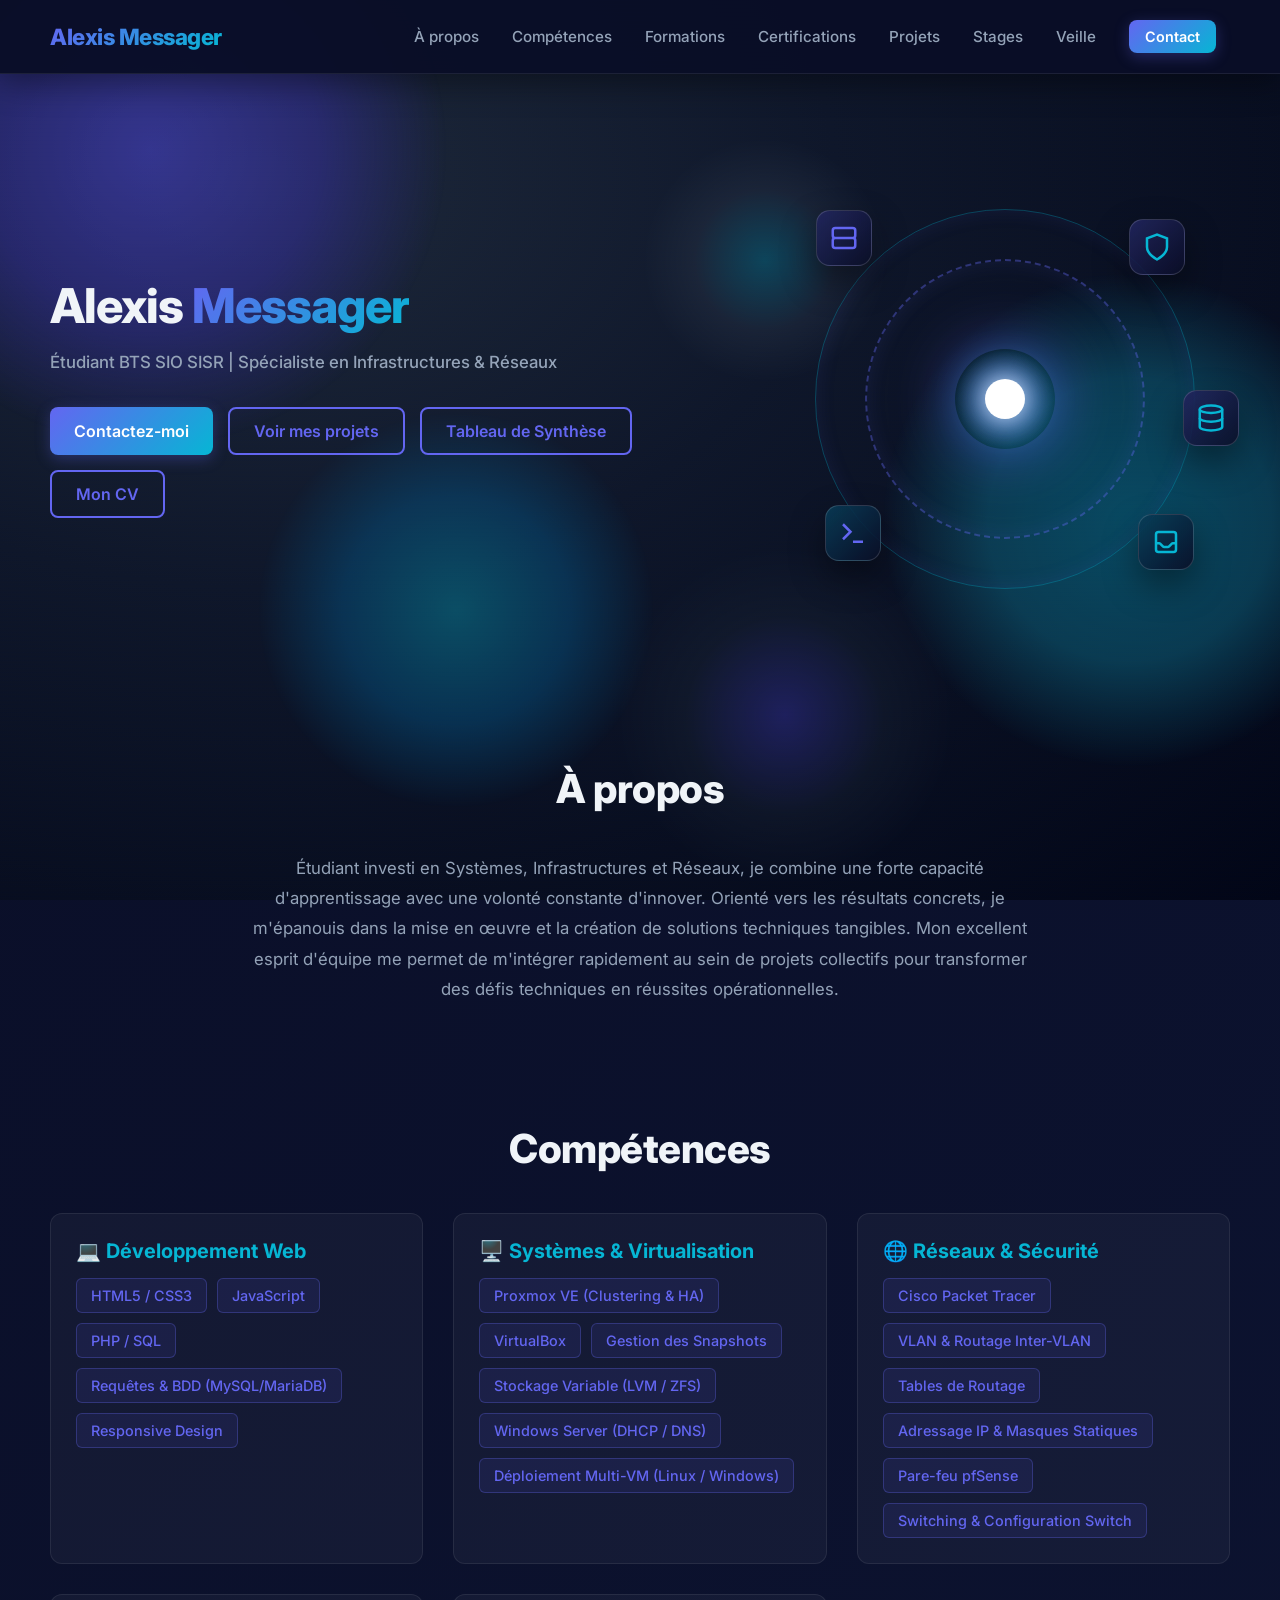
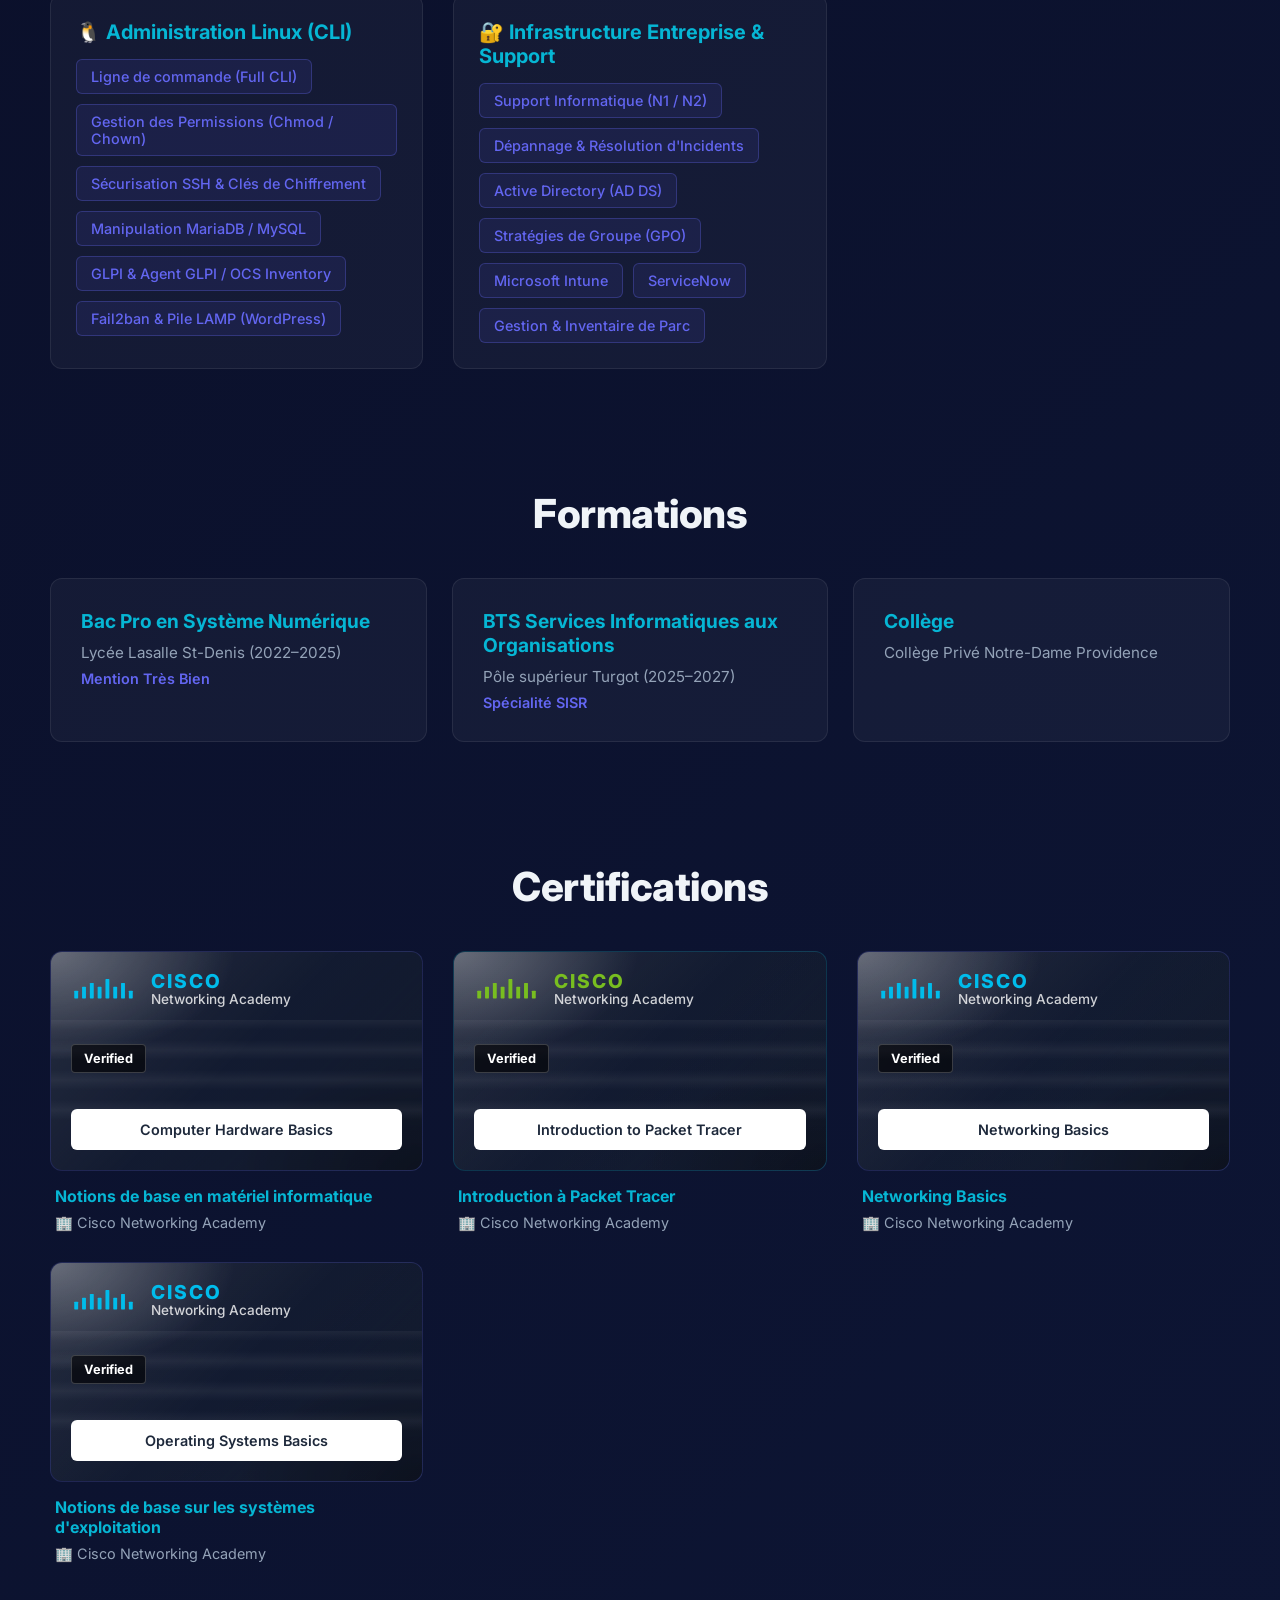
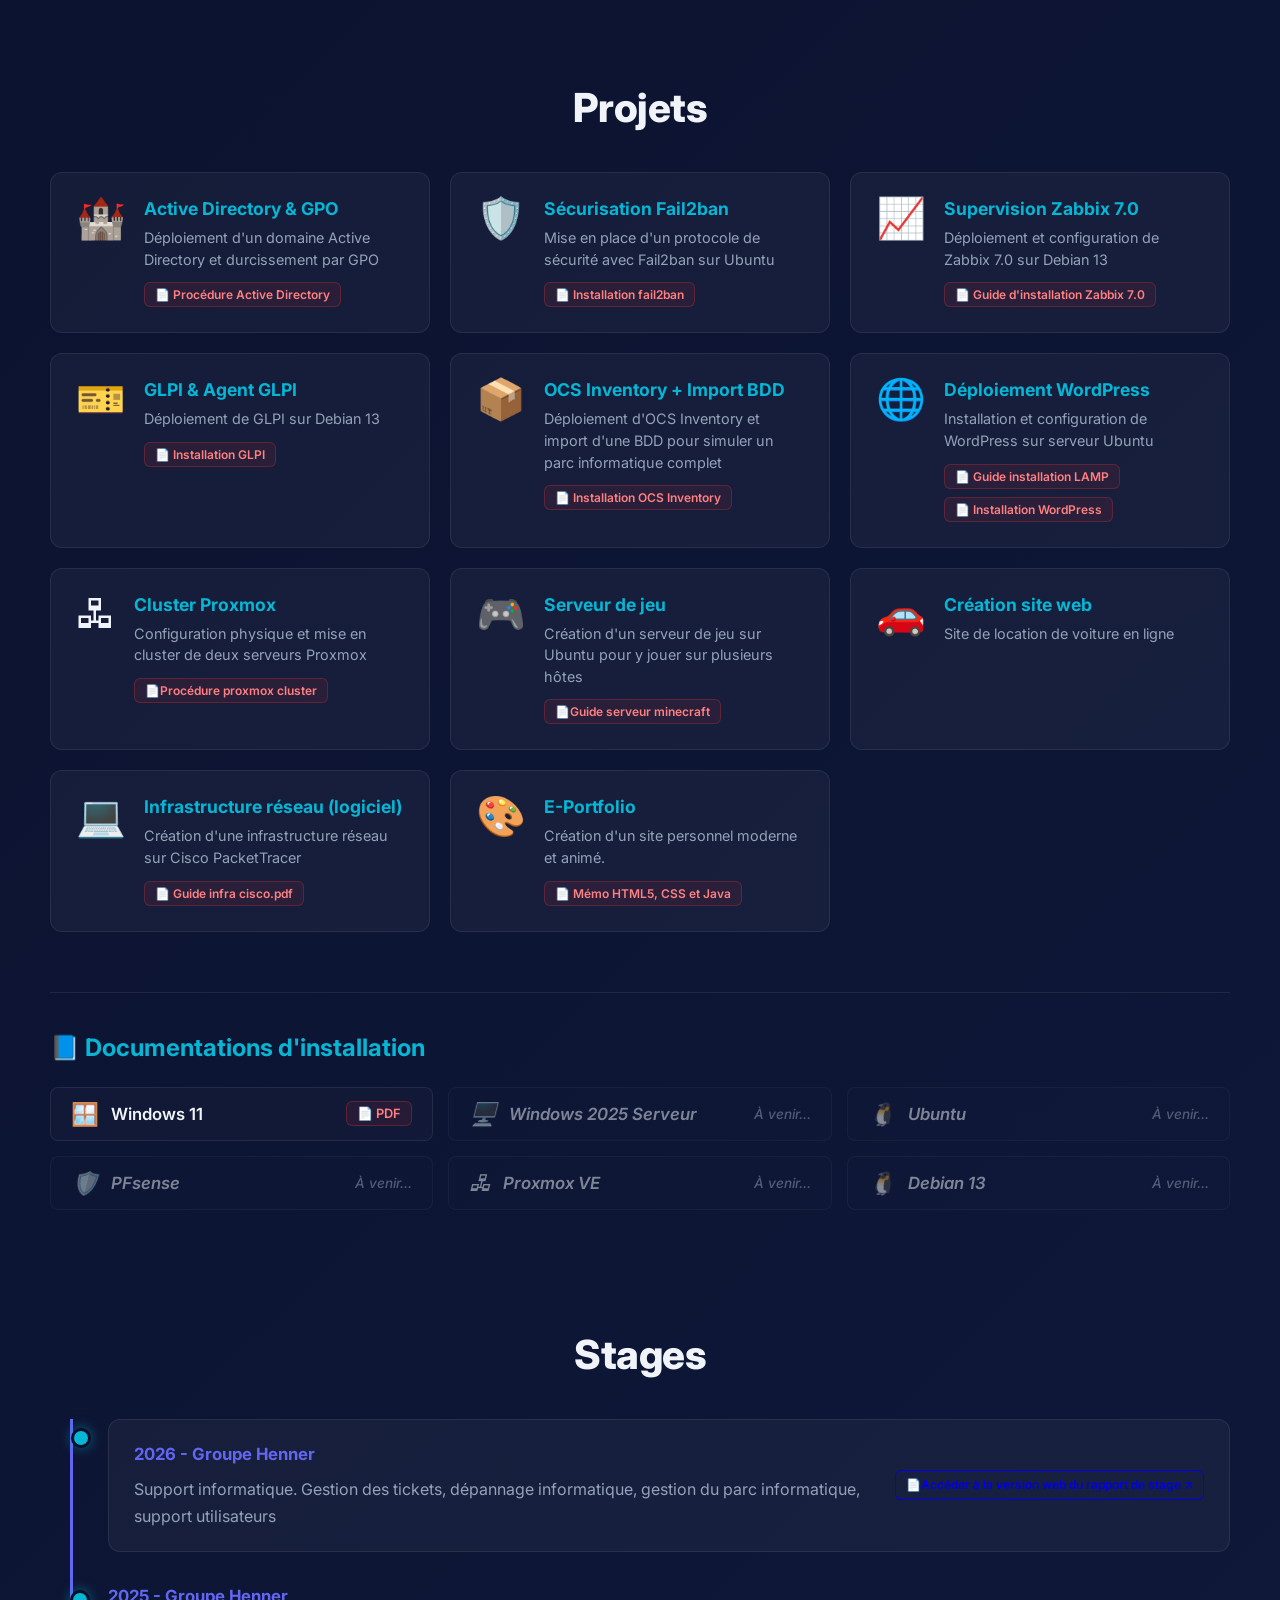
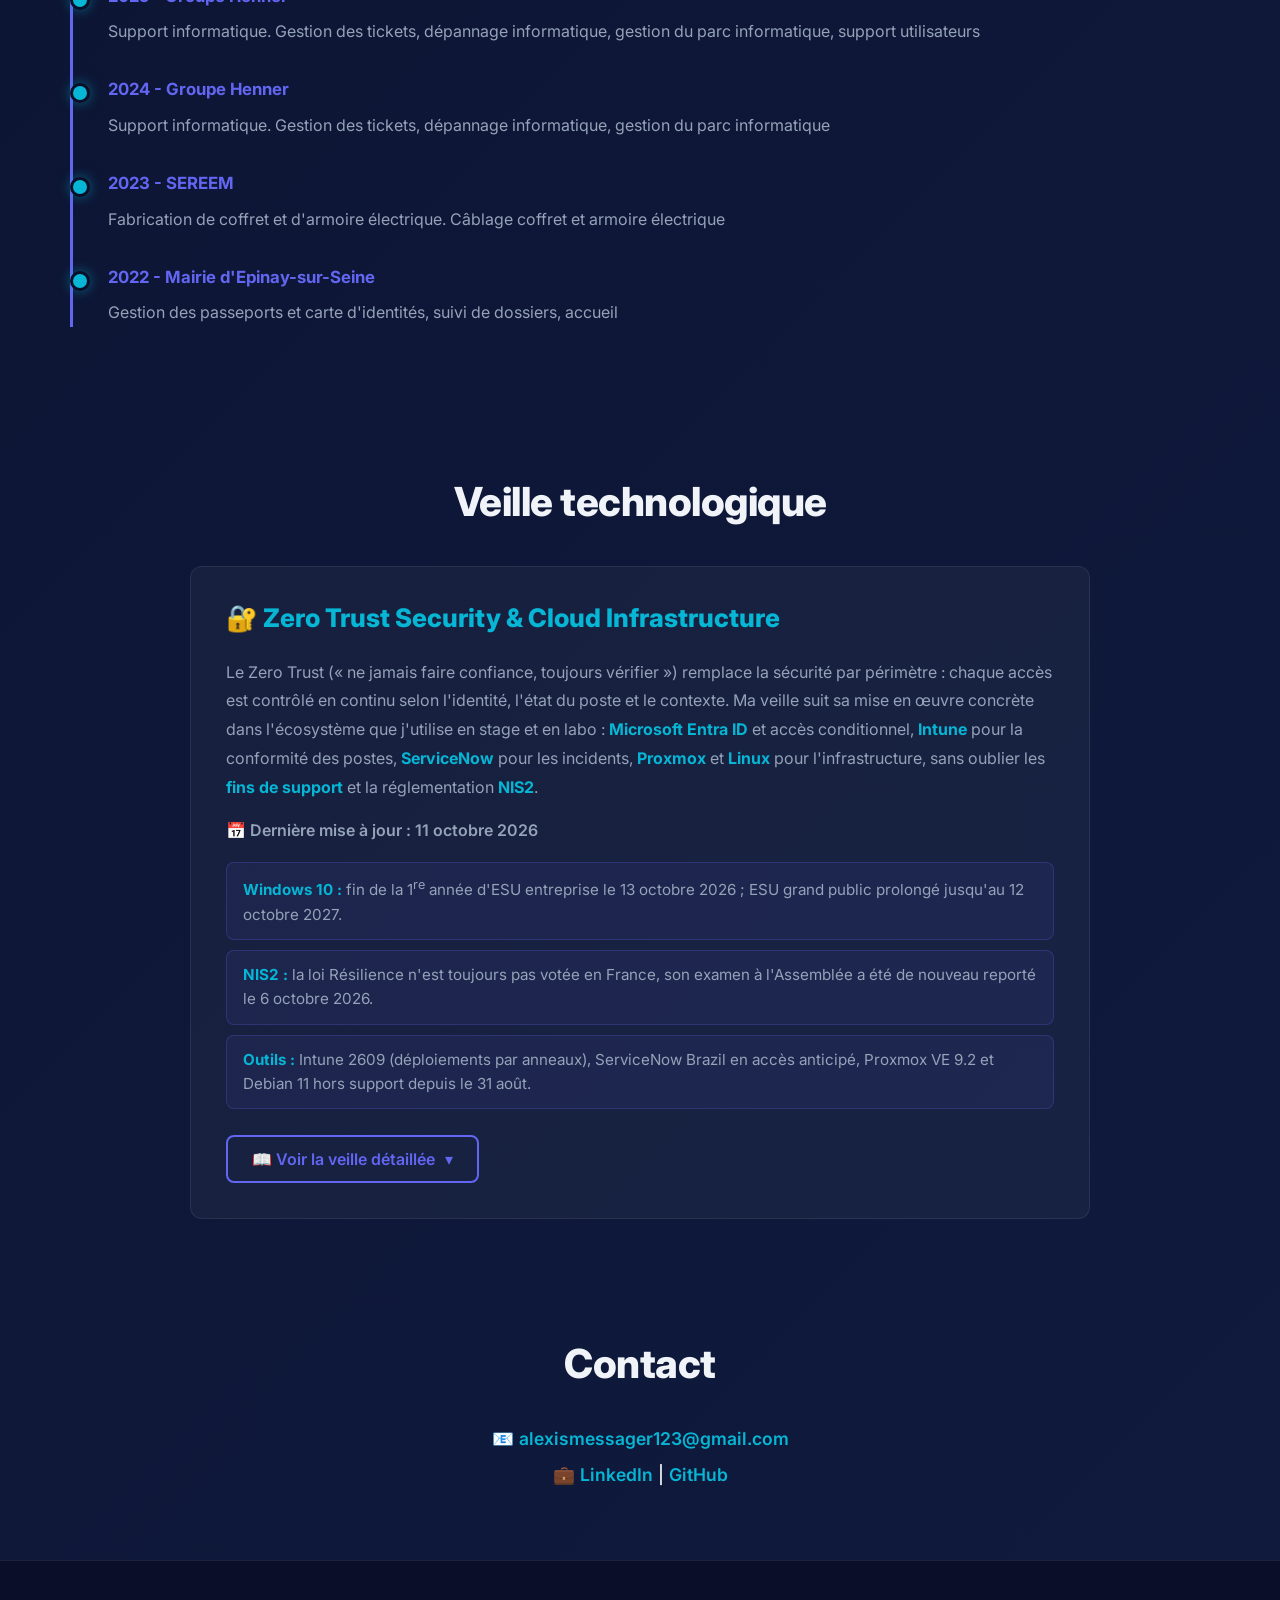
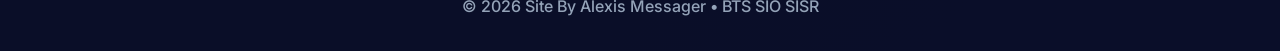
==== index.html @ 8b548053 "Update index.html" ====
<!DOCTYPE html>
<html lang="fr">
<head>
  <meta charset="UTF-8" />
  <meta name="viewport" content="width=device-width, initial-scale=1.0" />
  <title>ePortfolio - Alexis Messager | BTS SIO SISR</title>
  <link rel="preconnect" href="https://fonts.googleapis.com" />
  <link rel="preconnect" href="https://fonts.gstatic.com" crossorigin />
  <link href="https://fonts.googleapis.com/css2?family=Inter:wght@400;500;600;700;800&display=swap" rel="stylesheet" />
  <link rel="stylesheet" href="style.css" />
  <!-- Sans JavaScript : les sections doivent rester visibles -->
  <noscript><style>.reveal { opacity: 1; transform: none; }</style></noscript>
  <script src="script.js" defer></script>
</head>
<body>
  <!-- Sprite SVG : logo Cisco défini une seule fois, réutilisé par les 4 certifications -->
  <svg class="svg-sprite" aria-hidden="true" focusable="false">
    <defs>
      <g id="cisco-bars">
        <rect x="5" y="18" width="6" height="12" rx="1"/>
        <rect x="17" y="12" width="6" height="18" rx="1"/>
        <rect x="29" y="6" width="6" height="24" rx="1"/>
        <rect x="41" y="12" width="6" height="18" rx="1"/>
        <rect x="53" y="0" width="6" height="30" rx="1"/>
        <rect x="65" y="12" width="6" height="18" rx="1"/>
        <rect x="77" y="6" width="6" height="24" rx="1"/>
        <rect x="89" y="18" width="6" height="12" rx="1"/>
      </g>
    </defs>
  </svg>

  <!-- Animated blue background -->
  <div class="bg-canvas">
    <div class="orb orb-1"></div>
    <div class="orb orb-2"></div>
    <div class="orb orb-3"></div>
    <div class="orb orb-4"></div>
    <div class="orb orb-5"></div>
  </div>

  <header>
    <div class="logo">Alexis Messager</div>
    <nav>
      <a href="#about">À propos</a>
      <a href="#competences">Compétences</a>
      <a href="#formations">Formations</a>
      <a href="#certifications">Certifications</a>
      <a href="#projets">Projets</a>
      <a href="#stages">Stages</a>
      <a href="#veille">Veille</a>
      <a href="#contact" class="btn small">Contact</a>
    </nav>
  </header>

  <section class="hero">
    <div class="hero-text">
      <h1>Alexis <span class="gradient">Messager</span></h1>
      <p class="subtitle">Étudiant BTS SIO SISR | Spécialiste en Infrastructures &amp; Réseaux</p>
      <div class="cta">
        <button type="button" class="btn" data-modal="Contact">Contactez-moi</button>
        <button type="button" class="btn outline" data-scroll="projets">Voir mes projets</button>
        <a href="tableau.pdf" target="_blank" rel="noopener" class="btn outline">Tableau de Synthèse</a>
        <a href="CV_MESSAGER_Alexis.pdf" target="_blank" rel="noopener" class="btn outline">Mon CV</a>
      </div>
    </div>
    <div class="hero-visual">
      <!-- Anneaux de données rotatifs -->
      <div class="orbital-ring ring-1"></div>
      <div class="orbital-ring ring-2"></div>

      <!-- Noyau central lumineux -->
      <div class="core-element">
        <div class="glowing-core"></div>
      </div>

      <!-- Modules / Icônes informatique flottants -->
      <div class="floating-module mod-1" title="Serveur">
        <svg viewBox="0 0 24 24" fill="none" stroke="currentColor" stroke-width="2"><path d="M5 12h14M5 12a2 2 0 01-2-2V6a2 2 0 012-2h14a2 2 0 012 2v4a2 2 0 01-2 2M5 12a2 2 0 00-2 2v4a2 2 0 002 2h14a2 2 0 002-2v-4a2 2 0 00-2-2m-2-4h.01M17 16h.01"/></svg>
      </div>
      <div class="floating-module mod-2" title="Réseau">
        <svg viewBox="0 0 24 24" fill="none" stroke="currentColor" stroke-width="2"><path d="M20 13V6a2 2 0 00-2-2H6a2 2 0 00-2 2v7m16 0v5a2 2 0 01-2 2H6a2 2 0 01-2-2v-5m16 0h-2.586a1 1 0 00-.707.293l-2.414 2.414a1 1 0 01-.707.293h-3.172a1 1 0 01-.707-.293l-2.414-2.414A1 1 0 006.586 13H4"/></svg>
      </div>
      <div class="floating-module mod-3" title="Sécurité &amp; GPO">
        <svg viewBox="0 0 24 24" fill="none" stroke="currentColor" stroke-width="2"><path d="M12 22s8-4 8-10V5l-8-3-8 3v7c0 6 8 10 8 10z"/></svg>
      </div>
      <div class="floating-module mod-4" title="Terminal &amp; Shell">
        <svg viewBox="0 0 24 24" fill="none" stroke="currentColor" stroke-width="2"><polyline points="4 17 10 11 4 5"/><line x1="12" y1="19" x2="20" y2="19"/></svg>
      </div>
      <div class="floating-module mod-5" title="Base de données &amp; Cloud">
        <svg viewBox="0 0 24 24" fill="none" stroke="currentColor" stroke-width="2"><ellipse cx="12" cy="5" rx="9" ry="3"/><path d="M21 12c0 1.66-4 3-9 3s-9-1.34-9-3"/><path d="M3 5v14c0 1.66 4 3 9 3s9-1.34 9-3V5"/></svg>
      </div>
    </div>
  </section>

  <main>
    <section id="about" class="reveal">
      <h2>À propos</h2>
      <p>
        Étudiant investi en Systèmes, Infrastructures et Réseaux, je combine une forte capacité d'apprentissage avec une volonté constante d'innover. Orienté vers les résultats concrets, je m'épanouis dans la mise en œuvre et la création de solutions techniques tangibles. Mon excellent esprit d'équipe me permet de m'intégrer rapidement au sein de projets collectifs pour transformer des défis techniques en réussites opérationnelles.
      </p>
    </section>

      <section id="competences" class="reveal">
      <h2>Compétences</h2>
      <div class="skills-grid">
        <div class="skill-category">
          <h3>💻 Développement Web</h3>
          <div class="skills-list">
            <span class="skill-tag">HTML5 / CSS3</span>
            <span class="skill-tag">JavaScript</span>
            <span class="skill-tag">PHP / SQL</span>
            <span class="skill-tag">Requêtes & BDD (MySQL/MariaDB)</span>
            <span class="skill-tag">Responsive Design</span>
          </div>
        </div>
        <div class="skill-category">
          <h3>🖥️ Systèmes & Virtualisation</h3>
          <div class="skills-list">
            <span class="skill-tag">Proxmox VE (Clustering & HA)</span>
            <span class="skill-tag">VirtualBox</span>
            <span class="skill-tag">Gestion des Snapshots</span>
            <span class="skill-tag">Stockage Variable (LVM / ZFS)</span>
            <span class="skill-tag">Windows Server (DHCP / DNS)</span>
            <span class="skill-tag">Déploiement Multi-VM (Linux / Windows)</span>
          </div>
        </div>
        <div class="skill-category">
          <h3>🌐 Réseaux & Sécurité</h3>
          <div class="skills-list">
            <span class="skill-tag">Cisco Packet Tracer</span>
            <span class="skill-tag">VLAN & Routage Inter-VLAN</span>
            <span class="skill-tag">Tables de Routage</span>
            <span class="skill-tag">Adressage IP & Masques Statiques</span>
            <span class="skill-tag">Pare-feu pfSense</span>
            <span class="skill-tag">Switching & Configuration Switch</span>
          </div>
        </div>
        <div class="skill-category">
          <h3>🐧 Administration Linux (CLI)</h3>
          <div class="skills-list">
            <span class="skill-tag">Ligne de commande (Full CLI)</span>
            <span class="skill-tag">Gestion des Permissions (Chmod / Chown)</span>
            <span class="skill-tag">Sécurisation SSH & Clés de Chiffrement</span>
            <span class="skill-tag">Manipulation MariaDB / MySQL</span>
            <span class="skill-tag">GLPI & Agent GLPI / OCS Inventory</span>
            <span class="skill-tag">Fail2ban & Pile LAMP (WordPress)</span>
          </div>
        </div>
        <div class="skill-category">
          <h3>🔐 Infrastructure Entreprise & Support</h3>
          <div class="skills-list">
            <span class="skill-tag">Support Informatique (N1 / N2)</span>
            <span class="skill-tag">Dépannage & Résolution d'Incidents</span>
            <span class="skill-tag">Active Directory (AD DS)</span>
            <span class="skill-tag">Stratégies de Groupe (GPO)</span>
            <span class="skill-tag">Microsoft Intune</span>
            <span class="skill-tag">ServiceNow</span>
            <span class="skill-tag">Gestion & Inventaire de Parc</span>
          </div>
        </div>
      </div>
    </section>
      </div>
    </section>

    <section id="formations" class="reveal">
      <h2>Formations</h2>
      <div class="cards">
        <div class="card">
          <h3>Bac Pro en Système Numérique</h3>
          <p class="card-date">Lycée Lasalle St-Denis (2022–2025)</p>
          <p class="card-detail">Mention Très Bien</p>
        </div>
        <div class="card">
          <h3>BTS Services Informatiques aux Organisations</h3>
          <p class="card-date">Pôle supérieur Turgot (2025–2027)</p>
          <p class="card-detail">Spécialité SISR</p>
        </div>
        <div class="card">
          <h3>Collège</h3>
          <p class="card-date">Collège Privé Notre-Dame Providence</p>
        </div>
      </div>
    </section>

    <section id="certifications" class="reveal">
      <h2>Certifications</h2>
      <div class="certifications-grid">
        <div class="certification-card">
          <div class="cert-badge cisco-blue">
            <div class="cert-header">
              <svg class="cisco-svg" viewBox="0 0 100 40" fill="currentColor" aria-hidden="true"><use href="#cisco-bars" xlink:href="#cisco-bars"/></svg>
              <div class="cert-titles">
                <span class="cisco-logo-text">CISCO</span>
                <span class="networking-academy">Networking Academy</span>
              </div>
            </div>
            <div class="verified-badge">Verified</div>
            <div class="cert-waves blue-waves"></div>
            <div class="cert-title">Computer Hardware Basics</div>
          </div>
          <div class="cert-info">
            <a href="https://www.credly.com/badges/cb7bc615-512a-4272-97a5-005c4af1ce9b/public_url" target="_blank" rel="noopener"><h3>Notions de base en matériel informatique</h3></a>
            <p class="cert-issuer">🏢 Cisco Networking Academy</p>
          </div>
        </div>

        <div class="certification-card">
          <div class="cert-badge cisco-green">
            <div class="cert-header">
              <svg class="cisco-svg" viewBox="0 0 100 40" fill="currentColor" aria-hidden="true"><use href="#cisco-bars" xlink:href="#cisco-bars"/></svg>
              <div class="cert-titles">
                <span class="cisco-logo-text">CISCO</span>
                <span class="networking-academy">Networking Academy</span>
              </div>
            </div>
            <div class="verified-badge">Verified</div>
            <div class="cert-waves green-waves"></div>
            <div class="cert-title">Introduction to Packet Tracer</div>
          </div>
          <div class="cert-info">
            <a href="https://www.credly.com/badges/60abd931-b20b-4126-98ea-74a25fc81924/public_url" target="_blank" rel="noopener"><h3>Introduction à Packet Tracer</h3></a>
            <p class="cert-issuer">🏢 Cisco Networking Academy</p>
          </div>
        </div>

        <div class="certification-card">
          <div class="cert-badge cisco-blue">
            <div class="cert-header">
              <svg class="cisco-svg" viewBox="0 0 100 40" fill="currentColor" aria-hidden="true"><use href="#cisco-bars" xlink:href="#cisco-bars"/></svg>
              <div class="cert-titles">
                <span class="cisco-logo-text">CISCO</span>
                <span class="networking-academy">Networking Academy</span>
              </div>
            </div>
            <div class="verified-badge">Verified</div>
            <div class="cert-waves blue-waves"></div>
            <div class="cert-title">Networking Basics</div>
          </div>
          <div class="cert-info">
            <a href="https://www.credly.com/badges/b9cbf13e-a9bc-4567-839e-75670ef25b5b/public_url" target="_blank" rel="noopener"><h3>Networking Basics</h3></a>
            <p class="cert-issuer">🏢 Cisco Networking Academy</p>
          </div>
        </div>

        <div class="certification-card">
          <div class="cert-badge cisco-blue">
            <div class="cert-header">
              <svg class="cisco-svg" viewBox="0 0 100 40" fill="currentColor" aria-hidden="true"><use href="#cisco-bars" xlink:href="#cisco-bars"/></svg>
              <div class="cert-titles">
                <span class="cisco-logo-text">CISCO</span>
                <span class="networking-academy">Networking Academy</span>
              </div>
            </div>
            <div class="verified-badge">Verified</div>
            <div class="cert-waves blue-waves"></div>
            <div class="cert-title">Operating Systems Basics</div>
          </div>
          <div class="cert-info">
            <a href="https://www.credly.com/badges/120495bf-d6ab-49b7-ab44-d18e151e4d86/public_url" target="_blank" rel="noopener"><h3>Notions de base sur les systèmes d'exploitation</h3></a>
            <p class="cert-issuer">🏢 Cisco Networking Academy</p>
          </div>
        </div>
      </div>
    </section>

    <section id="projets" class="reveal">
      <h2>Projets</h2>
      <div class="projects">
        <!-- 1. Active Directory & GPO -->
        <div class="project" data-modal="Active Directory &amp; GPO">
          <div class="thumb">🏰</div>
          <div class="info">
            <h3>Active Directory &amp; GPO</h3>
            <p>Déploiement d'un domaine Active Directory et durcissement par GPO</p>
            <div class="project-docs">
              <a href="Procédure_AD.pdf" target="_blank" rel="noopener" class="doc-link pdf">📄 Procédure Active Directory</a>
            </div>
          </div>
        </div>

        <!-- 2. Fail2ban -->
        <div class="project" data-modal="Fail2ban">
          <div class="thumb">🛡️</div>
          <div class="info">
            <h3>Sécurisation Fail2ban</h3>
            <p>Mise en place d'un protocole de sécurité avec Fail2ban sur Ubuntu</p>
            <div class="project-docs">
              <a href="installation_fail2ban.pdf" target="_blank" rel="noopener" class="doc-link pdf">📄 Installation fail2ban</a>
            </div>
          </div>
        </div>
         <!-- Zabbix 7.0 -->
<div class="project" data-modal="Zabbix 7.0">
  <div class="thumb">📈</div>
  <div class="info">
    <h3>Supervision Zabbix 7.0</h3>
    <p>Déploiement et configuration de Zabbix 7.0 sur Debian 13</p>
    <div class="project-docs">
      <a href="Guide d'installation Zabbix 7.0.pdf" target="_blank" rel="noopener" class="doc-link pdf">📄 Guide d'installation Zabbix 7.0</a>
    </div>
  </div>
</div>

        <!-- 3. GLPI & Agent GLPI -->
        <div class="project" data-modal="GLPI">
          <div class="thumb">🎫</div>
          <div class="info">
            <h3>GLPI &amp; Agent GLPI</h3>
            <p>Déploiement de GLPI sur Debian 13</p>
            <div class="project-docs">
              <a href="Guide d'installation GLPI 12.pdf" target="_blank" rel="noopener" class="doc-link pdf">📄 Installation GLPI</a>
            </div>
          </div>
        </div>

        <!-- 4. OCS Inventory + Import BDD -->
        <div class="project" data-modal="OCS Inventory">
          <div class="thumb">📦</div>
          <div class="info">
            <h3>OCS Inventory + Import BDD</h3>
            <p>Déploiement d'OCS Inventory et import d'une BDD pour simuler un parc informatique complet</p>
            <div class="project-docs">
              <a href="installation_OCS.pdf" target="_blank" rel="noopener" class="doc-link pdf">📄 Installation OCS Inventory</a>
            </div>
          </div>
        </div>

        <!-- 5. Déploiement WordPress -->
        <div class="project" data-modal="WordPress Ubuntu">
          <div class="thumb">🌐</div>
          <div class="info">
            <h3>Déploiement WordPress</h3>
            <p>Installation et configuration de WordPress sur serveur Ubuntu</p>
            <div class="project-docs">
              <a href="Guide_pile_LAMP.pdf" target="_blank" rel="noopener" class="doc-link pdf">📄 Guide installation LAMP</a>
              <a href="guide_installation_wordpress.pdf" target="_blank" rel="noopener" class="doc-link pdf">📄 Installation WordPress</a>
            </div>
          </div>
        </div>

        <!-- 6. Cluster Proxmox -->
        <div class="project" data-modal="Proxmox">
          <div class="thumb">🖧</div>
          <div class="info">
            <h3>Cluster Proxmox</h3>
            <p>Configuration physique et mise en cluster de deux serveurs Proxmox</p>
            <div class="project-docs">
              <a href="procédure_proxmox_cluster.pdf" target="_blank" rel="noopener" class="doc-link pdf">📄Procédure proxmox cluster</a>
            </div>
          </div>
        </div>

        <!-- 7. Serveur de jeu -->
        <div class="project" data-modal="Serveur de jeu">
          <div class="thumb">🎮</div>
          <div class="info">
            <h3>Serveur de jeu</h3>
            <p>Création d'un serveur de jeu sur Ubuntu pour y jouer sur plusieurs hôtes</p>
            <div class="project-docs">
              <a href="serveur_minecraft.pdf" target="_blank" rel="noopener" class="doc-link pdf">📄Guide serveur minecraft</a>
            </div>
          </div>
        </div>

        <!-- 8. Création site web -->
        <div class="project" data-modal="Site de location">
          <div class="thumb">🚗</div>
          <div class="info">
            <h3>Création site web</h3>
            <p>Site de location de voiture en ligne</p>
          </div>
        </div>

        <!-- 9. Infrastructure réseau -->
        <div class="project" data-modal="Infrastructure réseau">
          <div class="thumb">💻</div>
          <div class="info">
            <h3>Infrastructure réseau (logiciel)</h3>
            <p>Création d'une infrastructure réseau sur Cisco PacketTracer</p>
            <div class="project-docs">
              <a href="documentation_infra_cisco.pdf" target="_blank" rel="noopener" class="doc-link pdf">📄 Guide infra cisco.pdf</a>
            </div>
          </div>
        </div>

        <!-- 10. Portfolio (E-portfolio) en dernier -->
        <div class="project" data-modal="Portfolio">
          <div class="thumb">🎨</div>
          <div class="info">
            <h3>E-Portfolio</h3>
            <p>Création d'un site personnel moderne et animé.</p>
            <div class="project-docs">
              <a href="memo_HTML5_CSS_Java.pdf" target="_blank" rel="noopener" class="doc-link pdf">📄 Mémo HTML5, CSS et Java</a>
            </div>
          </div>
        </div>
      </div>

      <!-- Sous-catégorie : Documentations d'installation -->
      <div class="sub-category">
        <h3 class="sub-title">📘 Documentations d'installation</h3>
        <div class="doc-grid">

          <!-- Doc Windows 11 (Disponible) -->
          <a href="configwindows11.pdf" target="_blank" rel="noopener" class="doc-item">
            <div class="doc-details">
              <span class="thumb-mini">🪟</span>
              <h4>Windows 11</h4>
            </div>
            <span class="doc-link pdf">📄 PDF</span>
          </a>

          <!-- Doc Windows 2025 Serveur -->
          <div class="doc-item unavailable">
            <div class="doc-details">
              <span class="thumb-mini">🖥️</span>
              <h4>Windows 2025 Serveur</h4>
            </div>
            <span class="doc-status">À venir...</span>
          </div>

          <!-- Doc Ubuntu -->
          <div class="doc-item unavailable">
            <div class="doc-details">
              <span class="thumb-mini">🐧</span>
              <h4>Ubuntu</h4>
            </div>
            <span class="doc-status">À venir...</span>
          </div>

          <!-- Doc PFsense -->
          <div class="doc-item unavailable">
            <div class="doc-details">
              <span class="thumb-mini">🛡️</span>
              <h4>PFsense</h4>
            </div>
            <span class="doc-status">À venir...</span>
          </div>

          <!-- Doc Proxmox -->
          <div class="doc-item unavailable">
            <div class="doc-details">
              <span class="thumb-mini">🖧</span>
              <h4>Proxmox VE</h4>
            </div>
            <span class="doc-status">À venir...</span>
          </div>

          <!-- Doc Debian 13 -->
          <div class="doc-item unavailable">
            <div class="doc-details">
              <span class="thumb-mini">🐧</span>
              <h4>Debian 13</h4>
            </div>
            <span class="doc-status">À venir...</span>
          </div>

        </div>
      </div>
    </section>

    <section id="stages" class="reveal">
      <h2>Stages</h2>
      <ul class="timeline">
        <li class="stage-item">
          <div class="stage-content">
            <span>2026 - Groupe Henner</span>
            Support informatique. Gestion des tickets, dépannage informatique, gestion du parc informatique, support utilisateurs
          </div>
          <a href="rapport_stage_henner.html" target="_blank" rel="noopener" class="doc-link html-report">📄Accéder à la version web du rapport de stage ↗</a>
        </li>
        <li>
          <span>2025 - Groupe Henner</span>
          Support informatique. Gestion des tickets, dépannage informatique, gestion du parc informatique, support utilisateurs
        </li>
        <li>
          <span>2024 - Groupe Henner</span>
          Support informatique. Gestion des tickets, dépannage informatique, gestion du parc informatique
        </li>
        <li>
          <span>2023 - SEREEM</span>
          Fabrication de coffret et d'armoire électrique. Câblage coffret et armoire électrique
        </li>
        <li>
          <span>2022 - Mairie d'Epinay-sur-Seine</span>
          Gestion des passeports et carte d'identités, suivi de dossiers, accueil
        </li>
      </ul>
    </section>

    <section id="veille" class="reveal">
      <h2>Veille technologique</h2>
      <div class="veille-container">
        <div class="veille-card">
          <h3>🔐 Zero Trust Security &amp; Cloud Infrastructure</h3>

          <!-- ===== RÉSUMÉ (toujours visible) ===== -->
          <div class="veille-summary">
            <p>Le Zero Trust (« ne jamais faire confiance, toujours vérifier ») remplace la sécurité par périmètre : chaque accès est contrôlé en continu selon l'identité, l'état du poste et le contexte. Ma veille suit sa mise en œuvre concrète dans l'écosystème que j'utilise en stage et en labo : <strong>Microsoft Entra ID</strong> et accès conditionnel, <strong>Intune</strong> pour la conformité des postes, <strong>ServiceNow</strong> pour les incidents, <strong>Proxmox</strong> et <strong>Linux</strong> pour l'infrastructure, sans oublier les <strong>fins de support</strong> et la réglementation <strong>NIS2</strong>.</p>
            <p class="veille-updated">📅 Dernière mise à jour : <time datetime="2026-10-11">11 octobre 2026</time></p>
            <ul class="veille-highlights">
              <li><strong>Windows 10 :</strong> fin de la 1<sup>re</sup> année d'ESU entreprise le 13 octobre 2026 ; ESU grand public prolongé jusqu'au 12 octobre 2027.</li>
              <li><strong>NIS2 :</strong> la loi Résilience n'est toujours pas votée en France, son examen à l'Assemblée a été de nouveau reporté le 6 octobre 2026.</li>
              <li><strong>Outils :</strong> Intune 2609 (déploiements par anneaux), ServiceNow Brazil en accès anticipé, Proxmox VE 9.2 et Debian 11 hors support depuis le 31 août.</li>
            </ul>
          </div>

          <!-- ===== VOLET DÉROULANT (veille complète) ===== -->
          <details class="veille-details">
            <summary>
              <span class="label-closed">📖 Voir la veille détaillée</span>
              <span class="label-open">📖 Masquer la veille détaillée</span>
            </summary>

            <div class="veille-content">
              <p class="veille-note">Informations vérifiées le 11 octobre 2026 auprès des sources listées en bas de section. Certaines échéances (NIS2, ESU Windows 10, sorties ServiceNow) évoluent régulièrement.</p>

              <h4>📌 Contexte &amp; Enjeux</h4>
              <p>L'architecture Zero Trust ("Ne jamais faire confiance, toujours vérifier") révolutionne la sécurité du système d'information. En éliminant la notion de périmètre de confiance traditionnel, elle impose un contrôle continu des accès, des identités et des terminaux, indispensable pour accompagner l'essor du travail hybride et des infrastructures Cloud.</p>
              <ul>
                <li><strong>Trois principes :</strong> vérifier explicitement chaque demande d'accès, appliquer le moindre privilège, partir du principe qu'une compromission a déjà eu lieu.</li>
                <li><strong>Cinq piliers (NIST SP 800-207, modèle de maturité CISA) :</strong> identité, appareils, réseaux, applications &amp; charges de travail, données.</li>
                <li><strong>Évolution en 2026 :</strong> l'identité devient le principal point de contrôle, le Zero Trust s'étend aux environnements industriels (OT) et, depuis septembre 2026, au trafic des agents IA.</li>
              </ul>

              <h4>⚙️ Méthodologie &amp; Supports de veille</h4>
              <ul>
                <li><strong>Collecte automatisée (Push) :</strong> Flux RSS centralisés sur Feedly (IT-Connect, ZDNet, Microsoft Security Blog) et Google Alerts sur les mots-clés <code>Zero Trust</code>, <code>Microsoft Entra ID</code>, <code>Intune Compliance</code>.</li>
                <li><strong>Recherche active (Pull) :</strong> Consultation hebdomadaire des documentations officielles Microsoft Learn, ServiceNow Community et bulletins de sécurité cert-fr.</li>
              </ul>
              <div class="veille-table-wrap">
                <table class="veille-table">
                  <thead>
                    <tr><th>Support</th><th>Type</th><th>Rythme</th><th>Ce que j'y cherche</th></tr>
                  </thead>
                  <tbody>
                    <tr><td>Feedly (IT-Connect, ZDNet, Microsoft Security Blog)</td><td>Flux RSS (push)</td><td>Quotidien</td><td>Actualités sécurité et écosystème Microsoft</td></tr>
                    <tr><td>Google Alerts</td><td>Alertes mail (push)</td><td>Au fil de l'eau</td><td>Zero Trust, Entra ID, Intune Compliance</td></tr>
                    <tr><td>Microsoft Learn — « What's new in Intune »</td><td>Documentation officielle (pull)</td><td>Hebdomadaire</td><td>Nouvelles fonctions, versions de service (2609…)</td></tr>
                    <tr><td>Message Center Microsoft (via Entra.News)</td><td>Annonces éditeur</td><td>Hebdomadaire</td><td>Changements Entra ID avec dates d'application</td></tr>
                    <tr><td>ServiceNow Community &amp; Release Notes</td><td>Documentation officielle (pull)</td><td>À chaque release</td><td>Calendrier des familles, patchs, nouveautés</td></tr>
                    <tr><td>Debian (annonces LTS), Proxmox (communiqués, forum)</td><td>Annonces projet (pull)</td><td>À chaque publication</td><td>Versions, fins de support, correctifs</td></tr>
                    <tr><td>ANSSI / CERT-FR</td><td>Bulletins officiels (pull)</td><td>Hebdomadaire</td><td>Alertes, NIS2, référentiel ReCyF</td></tr>
                    <tr><td>CISA — « Journey to Zero Trust »</td><td>Guides officiels (pull)</td><td>À chaque publication</td><td>Bonnes pratiques Zero Trust</td></tr>
                  </tbody>
                </table>
              </div>

              <h4>📰 Fil d'actualités &amp; Évolution de la thématique</h4>
              <p>Classées par domaine, de la plus récente à la plus ancienne.</p>

              <details class="veille-sub" open>
                <summary>🔑 Identité &amp; accès — Microsoft Entra ID</summary>
                <ul>
                  <li><strong>Octobre 2026 :</strong> Windows Hello for Business et macOS Platform SSO sont reconnus comme facteurs MFA à part entière : l'utilisateur n'a plus besoin d'une clé d'accès supplémentaire pour satisfaire l'exigence de MFA.</li>
                  <li><strong>5 octobre 2026 :</strong> campagne d'inscription SSPR (réinitialisation de mot de passe en libre-service) qui invite administrateurs et utilisateurs à enregistrer leurs méthodes d'authentification avant le durcissement.</li>
                  <li><strong>Septembre 2026 :</strong> échéance de migration des « Custom controls » de l'accès conditionnel vers <em>External MFA</em> (solutions MFA tierces) ; leur retrait définitif est prévu en mai 2027.</li>
                  <li><strong>Printemps–été 2026 :</strong> application renforcée de l'accès conditionnel. Une stratégie ciblant « toutes les ressources » avec des exclusions s'applique désormais aussi aux connexions qui ne demandent que des autorisations OIDC ou annuaire limitées : ces applications peuvent recevoir un défi MFA ou de conformité de l'appareil. Déploiement progressif à partir de fin mars 2026.</li>
                  <li><strong>Depuis octobre 2024 :</strong> MFA obligatoire pour les portails d'administration (Azure, Entra, Intune), dans le cadre de la Secure Future Initiative lancée en novembre 2023.</li>
                </ul>
              </details>

              <details class="veille-sub" open>
                <summary>💻 Postes, Windows &amp; Intune</summary>
                <ul>
                  <li><strong>13 octobre 2026 :</strong> fin de la première année d'ESU entreprise pour Windows 10 ; la deuxième année court jusqu'au 12 octobre 2027 et la troisième jusqu'au 10 octobre 2028. Les tarifs d'ESU des entreprises vont environ doubler d'après la presse spécialisée.</li>
                  <li><strong>Fin septembre 2026 — Intune 2609 :</strong> la nouvelle page « appareil unique » devient l'expérience par défaut, paramètres pour Windows 26H2, nouveaux réglages de protection d'exécution des agents IA (Microsoft Defender for Endpoint) et intégration en libre-service des partenaires de conformité MDM.</li>
                  <li><strong>Septembre 2026 — Intune « Deployments » (aperçu public) :</strong> déploiement progressif d'applications et de stratégies de configuration par anneaux, avec maîtrise du calendrier et couplage possible à l'approbation par plusieurs administrateurs (Multiple Admin Approval).</li>
                  <li><strong>Septembre 2026 :</strong> Microsoft poursuit son objectif de désactiver NTLM par défaut dans Windows, à terme, pour une authentification sécurisée par défaut.</li>
                  <li><strong>Septembre 2026 :</strong> le Zero Trust s'étend au trafic des agents IA : Microsoft Purview et Entra Global Secure Access protègent désormais les données en transit (disponibilité générale), y compris les flux d'agents agissant pour le compte d'un utilisateur.</li>
                  <li><strong>25 juin 2026 :</strong> Microsoft prolonge d'un an l'ESU grand public de Windows 10, désormais valable jusqu'au 12 octobre 2027 (changement apparu dans la documentation, sans annonce formelle).</li>
                  <li><strong>14 octobre 2025 :</strong> fin du support standard de Windows 10.</li>
                </ul>
              </details>

              <details class="veille-sub" open>
                <summary>🎫 ServiceNow</summary>
                <ul>
                  <li><strong>24 septembre 2026 :</strong> la release <strong>Brazil</strong> passe en accès anticipé (instances de développement personnelles disponibles le même jour) ; disponibilité générale attendue début novembre 2026. Au programme : outils de développement basés sur des agents IA (Build Agent, Autonomous Engineer).</li>
                  <li><strong>5 mai 2026 :</strong> disponibilité générale de la release <strong>Australia</strong> (accès anticipé le 12 mars). Première release à nom de pays, après Zurich (septembre 2025) qui concluait la série des noms de villes de A à Z. Les versions majeures passent à un rythme T2/T4. Nouveautés : analytique de plateforme unifiée, gouvernance de l'IA renforcée, rôles d'administration granulaires, historique d'usurpation d'identité.</li>
                  <li><strong>À venir :</strong> la release suivante, Canada, est annoncée pour 2027.</li>
                </ul>
              </details>

              <details class="veille-sub" open>
                <summary>🖧 Virtualisation — Proxmox VE</summary>
                <ul>
                  <li><strong>21 mai 2026 — Proxmox VE 9.2 :</strong> équilibreur de charge dynamique (migration automatique des VM gérées par la haute disponibilité), commandes pour « armer » et « désarmer » la HA sur tout le cluster pendant une maintenance, WireGuard et BGP dans le SDN, gestion graphique des modèles de CPU personnalisés. Base Debian 13.5, noyau Linux 7.0, QEMU 11.0, LXC 7.0, ZFS 2.4.</li>
                  <li><strong>19 novembre 2025 — Proxmox VE 9.1 :</strong> conteneurs LXC créés depuis des images OCI, état TPM au format qcow2, virtualisation imbriquée, Intel TDX, actions groupées au niveau du datacenter, noyau 6.17.</li>
                  <li><strong>Août 2025 — Proxmox VE 9.0 :</strong> passage à Debian 13, snapshots en chaînes de volumes (iSCSI, Fibre Channel), règles d'affinité HA, SDN fabrics (OpenFabric, OSPF), extension RAIDZ avec ZFS 2.3.</li>
                </ul>
              </details>

              <details class="veille-sub" open>
                <summary>🐧 Systèmes Linux — Debian &amp; Ubuntu</summary>
                <ul>
                  <li><strong>12 septembre 2026 :</strong> Debian 13.7, mise à jour intermédiaire de « Trixie » (version stable depuis le 9 août 2025).</li>
                  <li><strong>31 août 2026 :</strong> fin du support LTS de Debian 11 « Bullseye » : plus aucune mise à jour de sécurité depuis septembre (un support commercial étendu existe pour un sous-ensemble de paquets). Debian 12 « Bookworm » est en LTS depuis juin 2026.</li>
                  <li><strong>27 août 2026 :</strong> Ubuntu 26.04.1 LTS « Resolute Raccoon ».</li>
                </ul>
              </details>

              <details class="veille-sub" open>
                <summary>🏛️ Réglementation &amp; référentiels</summary>
                <ul>
                  <li><strong>6 octobre 2026 :</strong> l'examen en séance à l'Assemblée nationale du projet de loi Résilience (transposition de NIS2, REC et DORA), prévu le 7 octobre, est de nouveau retiré de l'ordre du jour, sans nouvelle date.</li>
                  <li><strong>1<sup>er</sup> octobre 2026 :</strong> le directeur général de l'ANSSI indique envisager d'exiger une conformité complète à NIS2 fin 2028.</li>
                  <li><strong>8 juillet 2026 :</strong> la Commission européenne saisit la Cour de justice de l'UE contre la France et trois autres États pour défaut de transposition dans les délais (échéance initiale : 17 octobre 2024).</li>
                  <li><strong>24 juin 2026 :</strong> la CISA publie un guide sur la transition vers des architectures Zero Trust modernes (TIC 3.0 et SASE), dans sa série « Journey to Zero Trust ».</li>
                  <li><strong>29 avril 2026 :</strong> la CISA et ses partenaires publient « Adapting Zero Trust Principles to Operational Technology », premier guide complet d'application du Zero Trust aux systèmes industriels, aligné sur le NIST CSF 2.0.</li>
                  <li><strong>17 mars 2026 :</strong> l'ANSSI met à disposition le Référentiel Cyber France (ReCyF), mesures recommandées pour atteindre les objectifs de NIS2, diffusé comme document de travail.</li>
                </ul>
              </details>

              <h4>⏳ Fins de support à surveiller</h4>
              <div class="veille-table-wrap">
                <table class="veille-table">
                  <thead>
                    <tr><th>Produit</th><th>Échéance</th><th>Statut</th></tr>
                  </thead>
                  <tbody>
                    <tr><td>Windows 10 22H2 — ESU entreprise, année 1</td><td>13 octobre 2026</td><td><span class="tag tag-soon">Imminent</span></td></tr>
                    <tr><td>Windows Server 2016 — support étendu</td><td>12 janvier 2027</td><td><span class="tag tag-soon">Proche</span></td></tr>
                    <tr><td>Entra ID — Custom controls (accès conditionnel)</td><td>Retrait en mai 2027</td><td><span class="tag tag-plan">Migration à faire</span></td></tr>
                    <tr><td>Windows 10 — ESU grand public (prolongé) et ESU entreprise, année 2</td><td>12 octobre 2027</td><td><span class="tag tag-plan">À planifier</span></td></tr>
                    <tr><td>Windows 10 — ESU entreprise, année 3</td><td>10 octobre 2028</td><td><span class="tag tag-plan">À planifier</span></td></tr>
                    <tr><td>Debian 12 « Bookworm » — LTS</td><td>30 juin 2028</td><td><span class="tag tag-ok">En LTS</span></td></tr>
                    <tr><td>Debian 13 « Trixie » — sécurité, puis LTS</td><td>9 août 2028, puis 30 juin 2030</td><td><span class="tag tag-ok">Support actif</span></td></tr>
                    <tr><td>Debian 11 « Bullseye » — LTS</td><td>31 août 2026</td><td><span class="tag tag-ended">Terminé</span></td></tr>
                    <tr><td>Windows 10 — support standard</td><td>14 octobre 2025</td><td><span class="tag tag-ended">Terminé</span></td></tr>
                  </tbody>
                </table>
              </div>

              <h4>🛠️ Technologies &amp; Notions clés</h4>
              <ul>
                <li><strong>Gestion des Identités (IAM) :</strong> Microsoft Entra ID, authentification forte (MFA), accès conditionnel, External MFA, Windows Hello for Business.</li>
                <li><strong>Gestion des Terminaux (MDM) :</strong> Microsoft Intune pour garantir la conformité des postes avant autorisation réseau.</li>
                <li><strong>Segmentation &amp; Supervision :</strong> Microsegmentation sur hyperviseurs (Proxmox/VirtualBox), filtrage applicatif (Fail2ban, UFW) et gestion d'incidents via ServiceNow.</li>
                <li><strong>Cadres de référence :</strong> NIST SP 800-207, modèle de maturité Zero Trust de la CISA, directive NIS2 et référentiel ReCyF de l'ANSSI.</li>
              </ul>

              <h4>💡 Application pratique &amp; Impact dans mon parcours</h4>
              <p>Cette veille a directement nourri mon expérience professionnelle lors de mes stages chez <strong>Groupe Henner</strong> (enrôlement et conformité de postes via Microsoft Intune, gestion des tickets sous ServiceNow). Elle m'a également permis d'appliquer des stratégies de segmentation et de durcissement réseau sur mes environnements de laboratoire (VirtualBox, clusters Proxmox et règles GPO sous Active Directory).</p>

              <h4>🔗 Sources consultées</h4>
              <ul class="veille-sources">
                <li><a href="https://www.helpnetsecurity.com/2026/01/29/microsoft-entra-conditional-access-policy-enforcement/" target="_blank" rel="noopener">Help Net Security — Changement d'application de l'accès conditionnel Entra</a></li>
                <li><a href="https://techcommunity.microsoft.com/blog/microsoft-entra-blog/microsoft-entra-id-security-updates-what-organizations-need-to-do-now/4522024" target="_blank" rel="noopener">Microsoft Tech Community — Entra ID security updates (Custom controls, SSPR)</a></li>
                <li><a href="https://daily.entra.news/topics/conditional-access/" target="_blank" rel="noopener">Entra.News — Conditional Access</a></li>
                <li><a href="https://learn.microsoft.com/en-us/intune/whats-new/" target="_blank" rel="noopener">Microsoft Learn — What's new in Microsoft Intune</a></li>
                <li><a href="https://www.microsoft.com/en-us/security/blog/2026/09/24/whats-new-in-microsoft-security-september-2026/" target="_blank" rel="noopener">Microsoft Security Blog — What's new in Microsoft Security : septembre 2026</a></li>
                <li><a href="https://techcommunity.microsoft.com/blog/windows-itpro-blog/windows-news-you-can-use-september-2026/4552395" target="_blank" rel="noopener">Windows IT Pro Blog — Windows news you can use : septembre 2026</a></li>
                <li><a href="https://www.bleepingcomputer.com/news/microsoft/microsoft-quietly-extends-free-windows-10-esu-support-to-october-2027/" target="_blank" rel="noopener">BleepingComputer — Prolongation de l'ESU grand public Windows 10</a></li>
                <li><a href="https://computerworld.com/article/4231366/windows-11-gains-ground-as-price-hike-looms-for-windows-10-security-updates.html" target="_blank" rel="noopener">Computerworld — Hausse des tarifs ESU Windows 10</a></li>
                <li><a href="https://www.microsoft.com/en-us/windows-server/blog/2026/02/25/planning-ahead-for-windows-server-2016-end-of-support/" target="_blank" rel="noopener">Microsoft Windows Server Blog — Fin de support de Windows Server 2016</a></li>
                <li><a href="https://www.servicenow.com/community/product-launch-forum/i-would-like-to-know-the-new-australia-version-release-date/td-p/3577767" target="_blank" rel="noopener">ServiceNow Community — Dates de la release Australia</a></li>
                <li><a href="https://www.dotsquares.com/press-and-events/tech/servicenow-brazil-release-2026" target="_blank" rel="noopener">Dotsquares — ServiceNow Brazil release 2026</a></li>
                <li><a href="https://proxmox.com/en/about/company-details/press-releases/proxmox-virtual-environment-9-2" target="_blank" rel="noopener">Proxmox — Communiqué Proxmox VE 9.2</a></li>
                <li><a href="https://www.proxmox.com/en/services/training-courses/videos/proxmox-virtual-environment/whats-new-in-proxmox-ve-9-1" target="_blank" rel="noopener">Proxmox — Nouveautés de Proxmox VE 9.1</a></li>
                <li><a href="https://www.debian.org/News/2026/20260831" target="_blank" rel="noopener">Debian — Fin du support LTS de Debian 11</a></li>
                <li><a href="https://en.wikipedia.org/wiki/Debian_release_version_history" target="_blank" rel="noopener">Wikipedia — Historique des versions de Debian</a></li>
                <li><a href="https://en.wikipedia.org/wiki/Ubuntu" target="_blank" rel="noopener">Wikipedia — Ubuntu</a></li>
                <li><a href="https://www.leto.legal/news/assemblee-nationale-report-projet-loi-resilience-nis2-octobre-2026" target="_blank" rel="noopener">Leto — Report de l'examen de la loi Résilience (NIS2)</a></li>
                <li><a href="https://aocsi.fr/blog/loi-resilience-transposition-nis2" target="_blank" rel="noopener">AOCSI — Où en est la transposition de NIS2</a></li>
                <li><a href="https://www.assemblee-nationale.fr/dyn/17/dossiers/DLR5L17N50731" target="_blank" rel="noopener">Assemblée nationale — Dossier législatif du projet de loi Résilience</a></li>
                <li><a href="https://www.cisa.gov/news-events/news/new-cisa-guide-assists-federal-agencies-transitioning-modernized-zero-trust-architectures" target="_blank" rel="noopener">CISA — Guide de transition vers le Zero Trust (TIC 3.0)</a></li>
                <li><a href="https://industrialcyber.co/zero-trust/new-cisa-guidance-outlines-zero-trust-roadmap-for-ot-environments-facing-legacy-constraints-and-growing-attack-surfaces/" target="_blank" rel="noopener">Industrial Cyber — Guide CISA Zero Trust pour l'OT</a></li>
              </ul>
            </div>
          </details>
        </div>
      </div>
    </section>

    <section id="contact" class="reveal">
      <h2>Contact</h2>
      <div class="contact-content">
        <p>📧 <a href="mailto:alexismessager123@gmail.com">alexismessager123@gmail.com</a></p>
        <p>💼 <a href="https://linkedin.com" target="_blank" rel="noopener">LinkedIn</a> | <a href="https://github.com" target="_blank" rel="noopener">GitHub</a></p>
      </div>
    </section>
  </main>

  <footer>
    <p>© <span id="year"></span> Site By Alexis Messager • BTS SIO SISR</p>
  </footer>

  <div id="modal" class="modal" role="dialog" aria-modal="true" aria-labelledby="modalTitle">
    <div class="modal-content">
      <span class="close" data-close-modal>&times;</span>
      <h3 id="modalTitle"></h3>
      <p id="modalBody"></p>
    </div>
  </div>

  <button type="button" class="scroll-top" data-scroll-top aria-label="Retour en haut">⬆</button>
</body>
</html>
---- style.css ----
/* ============================================================
   ePortfolio — Alexis Messager
   Sommaire : variables · fond animé · header · boutons · hero ·
   sections · modale · responsive · mode "lite" · reduced-motion
   ============================================================ */

:root {
  --bg: #0a0e27;
  --card: rgba(255, 255, 255, 0.04);
  --accent1: #6366f1;
  --accent2: #06b6d4;
  --text: #f0f4f8;
  --muted: #94a3b8;
  --border: rgba(255, 255, 255, 0.08);

  /* Flou "verre dépoli" : remplacé par un fond uni dans le mode .lite
     et quand le navigateur ne supporte pas backdrop-filter (voir bas du fichier) */
  --blur-sm: blur(4px);
  --blur-md: blur(10px);
  --blur-lg: blur(12px);
  --header-bg: rgba(10, 14, 39, 0.8);
  --module-bg: transparent;

  /* Transitions ciblées (évite "transition: all" qui surveille toutes les propriétés) */
  --card-transition: background-color 0.3s ease, border-color 0.3s ease,
                     box-shadow 0.3s ease, transform 0.3s ease;
  --reveal-ease: cubic-bezier(0.25, 0.46, 0.45, 0.94);
}

* {
  box-sizing: border-box;
  margin: 0;
  padding: 0;
  font-family: "Inter", system-ui, -apple-system, "Segoe UI", Roboto, "Helvetica Neue", Arial, sans-serif;
}

html {
  scroll-behavior: smooth;
}

body {
  background: linear-gradient(135deg, #0a0e27 0%, #0f1a3d 100%);
  color: var(--text);
  overflow-x: hidden;
  position: relative;
}

/* Sprite SVG (logo Cisco défini une seule fois dans le HTML) */
.svg-sprite {
  position: absolute;
  width: 0;
  height: 0;
  overflow: hidden;
}

/* ===== ANIMATED BACKGROUND ===== */
.bg-canvas {
  position: fixed;
  top: 0;
  left: 0;
  width: 100%;
  height: 100%;
  z-index: -1;
  overflow: hidden;
  pointer-events: none;
  background: radial-gradient(ellipse at 20% 20%, #1e293b 0%, #0f172a 40%, #020617 100%);
}

/* Orbes + anneaux : promus sur leur propre couche GPU.
   (will-change fait le travail ; translateZ(0) sert de repli pour les vieux
   navigateurs. Le transform des @keyframes prend le dessus pendant l'animation.) */
.orb,
.orbital-ring {
  will-change: transform;
  transform: translateZ(0);
  -webkit-backface-visibility: hidden;
  backface-visibility: hidden;
}

.orb {
  position: absolute;
  border-radius: 50%;
  -webkit-filter: blur(90px);
  filter: blur(90px);
  opacity: 0.5;
  mix-blend-mode: screen;
}

.orb-1 {
  width: 600px; height: 600px;
  background: radial-gradient(circle, #4f46e5 0%, #3730a3 40%, transparent 70%);
  top: -150px; left: -150px;
  animation: orbFloat1 20s linear infinite;
}

.orb-2 {
  width: 500px; height: 500px;
  background: radial-gradient(circle, #0891b2 0%, #0e7490 40%, transparent 70%);
  top: 30%; right: -100px;
  animation: orbFloat2 24s linear infinite;
  opacity: 0.45;
}

.orb-3 {
  width: 400px; height: 400px;
  background: radial-gradient(circle, #06b6d4 0%, #0369a1 40%, transparent 70%);
  bottom: 10%; left: 20%;
  animation: orbFloat3 18s linear infinite;
  opacity: 0.35;
}

.orb-4 {
  width: 350px; height: 350px;
  background: radial-gradient(circle, #4f46e5 0%, #1e293b 40%, transparent 70%);
  top: 60%; right: 25%;
  animation: orbFloat4 26s linear infinite;
  opacity: 0.3;
}

.orb-5 {
  width: 250px; height: 250px;
  background: radial-gradient(circle, #06b6d4 0%, #334155 40%, transparent 70%);
  top: 15%; left: 50%;
  animation: orbFloat5 22s linear infinite;
  opacity: 0.28;
}

@keyframes orbFloat1 {
  0%   { transform: translate3d(0, 0, 0) scale(1); }
  25%  { transform: translate3d(80px, 60px, 0) scale(1.1); }
  50%  { transform: translate3d(30px, 120px, 0) scale(0.95); }
  75%  { transform: translate3d(-40px, 50px, 0) scale(1.05); }
  100% { transform: translate3d(0, 0, 0) scale(1); }
}

@keyframes orbFloat2 {
  0%   { transform: translate3d(0, 0, 0) scale(1); }
  33%  { transform: translate3d(-70px, 80px, 0) scale(1.08); }
  66%  { transform: translate3d(-100px, 20px, 0) scale(0.92); }
  100% { transform: translate3d(0, 0, 0) scale(1); }
}

@keyframes orbFloat3 {
  0%   { transform: translate3d(0, 0, 0) scale(1); }
  40%  { transform: translate3d(60px, -50px, 0) scale(1.12); }
  80%  { transform: translate3d(-30px, -80px, 0) scale(0.9); }
  100% { transform: translate3d(0, 0, 0) scale(1); }
}

@keyframes orbFloat4 {
  0%   { transform: translate3d(0, 0, 0) scale(1); }
  30%  { transform: translate3d(-80px, -40px, 0) scale(1.06); }
  60%  { transform: translate3d(40px, -70px, 0) scale(0.94); }
  100% { transform: translate3d(0, 0, 0) scale(1); }
}

@keyframes orbFloat5 {
  0%   { transform: translate3d(0, 0, 0) scale(1); }
  50%  { transform: translate3d(-50px, 90px, 0) scale(1.15); }
  100% { transform: translate3d(0, 0, 0) scale(1); }
}

.bg-canvas::after {
  content: '';
  position: absolute;
  top: 0; left: 0;
  width: 100%; height: 100%;
  background: repeating-linear-gradient(
    0deg,
    transparent,
    transparent 3px,
    rgba(0, 60, 180, 0.01) 3px,
    rgba(0, 60, 180, 0.01) 4px
  );
  pointer-events: none;
}

/* ===== HEADER ===== */
header {
  display: flex;
  justify-content: space-between;
  align-items: center;
  padding: 20px 50px;
  position: -webkit-sticky;
  position: sticky;
  top: 0;
  background: var(--header-bg);
  -webkit-backdrop-filter: var(--blur-lg);
  backdrop-filter: var(--blur-lg);
  z-index: 10;
  box-shadow: 0 8px 32px rgba(0, 0, 0, 0.4);
  border-bottom: 1px solid var(--border);
}

.logo {
  font-weight: 800;
  font-size: 1.4rem;
  background: linear-gradient(135deg, var(--accent1), var(--accent2));
  -webkit-background-clip: text;
  background-clip: text;
  -webkit-text-fill-color: transparent;
  letter-spacing: -0.5px;
}

nav {
  display: flex;
  align-items: center;
  gap: 5px;
}

nav a {
  color: var(--muted);
  text-decoration: none;
  margin: 0 14px;
  transition: color 0.3s ease;
  font-size: 0.95rem;
  font-weight: 500;
  position: relative;
}

nav a::after {
  content: '';
  position: absolute;
  bottom: -5px;
  left: 0;
  width: 0;
  height: 2px;
  background: linear-gradient(90deg, var(--accent1), var(--accent2));
  transition: width 0.3s ease;
}

nav a:hover {
  color: var(--text);
}

nav a:hover::after {
  width: 100%;
}

/* ===== BUTTONS ===== */
.btn {
  background: linear-gradient(135deg, var(--accent1), var(--accent2));
  border: none;
  color: white;
  padding: 12px 24px;
  border-radius: 8px;
  cursor: pointer;
  font-weight: 600;
  transition: transform 0.3s ease, box-shadow 0.3s ease, background-color 0.3s ease;
  font-size: 1rem;
  box-shadow: 0 4px 15px rgba(99, 102, 241, 0.3);
  text-decoration: none;
  display: inline-block;
}

.btn:hover {
  transform: translateY(-2px);
  box-shadow: 0 8px 25px rgba(99, 102, 241, 0.4);
}

.btn:active {
  transform: translateY(0);
}

.btn.outline {
  background: transparent;
  border: 2px solid var(--accent1);
  color: var(--accent1);
  box-shadow: none;
}

.btn.outline:hover {
  background: rgba(99, 102, 241, 0.1);
  box-shadow: 0 4px 15px rgba(99, 102, 241, 0.2);
}

.btn.small {
  padding: 8px 16px;
  font-size: 0.9rem;
}

/* ===== HERO ===== */
.hero {
  display: flex;
  align-items: center;
  justify-content: space-between;
  padding: 100px 50px 80px;
  gap: 60px;
}

.hero-text {
  max-width: 600px;
}

.hero-text h1 {
  font-size: 3rem;
  margin-bottom: 15px;
  font-weight: 800;
  letter-spacing: -1px;
  line-height: 1.1;
}

.subtitle {
  color: var(--muted);
  font-size: 1.1rem;
  margin-bottom: 30px;
  font-weight: 500;
}

.hero-text p {
  color: var(--muted);
  line-height: 1.7;
  font-size: 1.05rem;
}

.cta {
  display: flex;
  gap: 15px;
  margin-top: 30px;
  flex-wrap: wrap;
}

.gradient {
  background: linear-gradient(135deg, var(--accent1), var(--accent2));
  -webkit-background-clip: text;
  background-clip: text;
  -webkit-text-fill-color: transparent;
}

/* ===== ANIMATION HERO (DATA CORE + ORBITING MODULES) ===== */
.hero-visual {
  width: 450px;
  height: 450px;
  position: relative;
  display: flex;
  align-items: center;
  justify-content: center;
  flex-shrink: 0;
}

/* Animations du hero mises en pause quand il sort de l'écran (classe posée par script.js) */
.hero-visual.is-paused,
.hero-visual.is-paused * {
  animation-play-state: paused;
}

.orbital-ring {
  position: absolute;
  border-radius: 50%;
  box-shadow: inset 0 0 20px rgba(99, 102, 241, 0.1);
}

.ring-1 {
  width: 280px;
  height: 280px;
  border: 2px dashed rgba(99, 102, 241, 0.4);
  animation: spin 20s linear infinite;
}

.ring-2 {
  width: 380px;
  height: 380px;
  border: 1px solid rgba(6, 182, 212, 0.3);
  animation: spin 30s linear infinite reverse;
}

.core-element {
  position: absolute;
  width: 100px;
  height: 100px;
  border-radius: 50%;
  background: radial-gradient(circle, rgba(99, 102, 241, 0.8) 0%, transparent 70%);
  box-shadow: 0 0 60px rgba(99, 102, 241, 0.6);
  animation: pulseCore 4s ease-in-out infinite;
  will-change: transform, opacity;
  display: flex;
  align-items: center;
  justify-content: center;
  z-index: 2;
}

.glowing-core {
  width: 40px;
  height: 40px;
  border-radius: 50%;
  background: #fff;
  box-shadow: 0 0 30px #fff, 0 0 50px var(--accent2);
}

/* Modules informatique en orbite autour de l'animation */
.floating-module {
  position: absolute;
  background-color: var(--module-bg);
  -webkit-backdrop-filter: var(--blur-lg);
  backdrop-filter: var(--blur-lg);
  border: 1px solid rgba(255, 255, 255, 0.15);
  border-radius: 14px;
  padding: 12px;
  box-shadow: 0 15px 35px rgba(0, 0, 0, 0.4);
  animation: float 6s ease-in-out infinite;
  will-change: transform;
  color: var(--accent2);
  z-index: 3;
  transition: transform 0.3s ease, border-color 0.3s ease;
}

.floating-module:hover {
  border-color: var(--accent1);
  transform: scale(1.15);
}

.floating-module svg {
  width: 30px;
  height: 30px;
  display: block;
}

/* Positions et délais d'animation individuels */
.mod-1 {
  top: 8%;
  left: 8%;
  animation-delay: 0s;
  background-image: linear-gradient(135deg, rgba(99, 102, 241, 0.25), transparent);
  color: var(--accent1);
}

.mod-2 {
  bottom: 12%;
  right: 8%;
  animation-delay: -3s;
  background-image: linear-gradient(135deg, rgba(6, 182, 212, 0.25), transparent);
}

.mod-3 {
  top: 10%;
  right: 10%;
  animation-delay: -1.5s;
  background-image: linear-gradient(135deg, rgba(99, 102, 241, 0.25), transparent);
  color: var(--accent2);
}

.mod-4 {
  bottom: 14%;
  left: 10%;
  animation-delay: -4.5s;
  background-image: linear-gradient(135deg, rgba(6, 182, 212, 0.25), transparent);
  color: var(--accent1);
}

.mod-5 {
  top: 48%;
  right: -2%;
  animation-delay: -2s;
  background-image: linear-gradient(135deg, rgba(99, 102, 241, 0.25), transparent);
  color: var(--accent2);
}

@keyframes spin {
  100% { transform: rotate(360deg); }
}

@keyframes pulseCore {
  0%, 100% { transform: scale(1); opacity: 0.8; }
  50%      { transform: scale(1.15); opacity: 1; }
}

@keyframes float {
  0%, 100% { transform: translateY(0px) rotate(0deg); }
  50%      { transform: translateY(-16px) rotate(4deg); }
}

/* ===== MAIN CONTENT ===== */
main {
  position: relative;
  z-index: 1;
}

section {
  padding: 60px 50px;
  max-width: 1400px;
  margin: 0 auto;
}

section h2 {
  font-size: 2.5rem;
  margin-bottom: 40px;
  text-align: center;
  font-weight: 800;
  letter-spacing: -0.5px;
}

/* ===== EFFET "VERRE" + TRANSITION COMMUNE DES CARTES ===== */
.skill-category,
.card,
.project,
.timeline li.stage-item,
.veille-card,
.doc-item {
  -webkit-backdrop-filter: var(--blur-md);
  backdrop-filter: var(--blur-md);
  transition: var(--card-transition);
}

/* ===== ABOUT ===== */
#about {
  padding: 60px 50px;
}

#about p {
  font-size: 1.05rem;
  line-height: 1.8;
  text-align: center;
  max-width: 800px;
  margin: 0 auto;
  color: var(--muted);
}

/* ===== SKILLS ===== */
.skills-grid {
  display: grid;
  grid-template-columns: repeat(auto-fit, minmax(320px, 1fr));
  gap: 30px;
}

.skill-category {
  background: var(--card);
  padding: 25px;
  border-radius: 12px;
  border: 1px solid var(--border);
}

.skill-category:hover {
  background: rgba(255, 255, 255, 0.06);
  border-color: rgba(99, 102, 241, 0.3);
  box-shadow: 0 8px 25px rgba(99, 102, 241, 0.1);
  transform: translateY(-5px);
}

.skill-category h3 {
  font-size: 1.25rem;
  margin-bottom: 15px;
  color: var(--accent2);
  font-weight: 700;
}

.skills-list {
  display: flex;
  flex-wrap: wrap;
  gap: 10px;
}

.skill-tag {
  background: rgba(99, 102, 241, 0.1);
  border: 1px solid rgba(99, 102, 241, 0.3);
  color: var(--accent1);
  padding: 8px 14px;
  border-radius: 6px;
  font-size: 0.9rem;
  font-weight: 500;
  transition: background-color 0.3s ease, border-color 0.3s ease, transform 0.3s ease;
  cursor: default;
}

.skill-tag:hover {
  background: rgba(99, 102, 241, 0.2);
  border-color: rgba(99, 102, 241, 0.5);
  transform: scale(1.05);
}

/* ===== FORMATIONS ===== */
.cards {
  display: grid;
  grid-template-columns: repeat(auto-fit, minmax(280px, 1fr));
  gap: 25px;
}

.card {
  background: var(--card);
  padding: 30px;
  border-radius: 12px;
  border: 1px solid var(--border);
}

.card:hover {
  background: rgba(255, 255, 255, 0.06);
  border-color: rgba(6, 182, 212, 0.3);
  box-shadow: 0 8px 25px rgba(6, 182, 212, 0.1);
  transform: translateY(-5px);
}

.card h3 {
  color: var(--accent2);
  margin-bottom: 10px;
  font-size: 1.2rem;
  font-weight: 700;
}

.card-date {
  color: var(--muted);
  font-size: 0.95rem;
  margin-bottom: 8px;
}

.card-detail {
  color: var(--accent1);
  font-size: 0.9rem;
  font-weight: 600;
}

/* ===== CERTIFICATIONS ===== */
.certifications-grid {
  display: grid;
  grid-template-columns: repeat(auto-fit, minmax(300px, 1fr));
  gap: 30px;
}

.certification-card {
  display: flex;
  flex-direction: column;
  gap: 15px;
  transition: transform 0.3s ease;
}

.certification-card:hover {
  transform: translateY(-8px);
}

.cert-badge {
  position: relative;
  height: 220px;
  border-radius: 12px;
  padding: 20px;
  display: flex;
  flex-direction: column;
  justify-content: space-between;
  overflow: hidden;
  border: 1px solid rgba(255, 255, 255, 0.1);
}

.cert-badge.cisco-blue {
  background: linear-gradient(135deg, rgba(15, 23, 42, 0.8) 0%, rgba(30, 41, 59, 0.6) 100%);
  border-color: rgba(99, 102, 241, 0.2);
}

.cert-badge.cisco-green {
  background: linear-gradient(135deg, rgba(15, 23, 42, 0.8) 0%, rgba(30, 41, 59, 0.6) 100%);
  border-color: rgba(6, 182, 212, 0.2);
}

.cert-badge::before {
  content: '';
  position: absolute;
  top: 0;
  left: 0;
  right: 0;
  bottom: 0;
  background:
    radial-gradient(ellipse at top left, rgba(255, 255, 255, 0.3) 0%, transparent 35%),
    radial-gradient(ellipse at bottom right, rgba(0, 0, 0, 0.3) 0%, transparent 35%),
    linear-gradient(135deg, rgba(255, 255, 255, 0.1) 0%, transparent 50%, rgba(0, 0, 0, 0.2) 100%);
  pointer-events: none;
}

/* ===== LOGOS CISCO DYNAMIQUES ===== */
.cert-header {
  display: flex;
  align-items: flex-end;
  gap: 15px;
  position: relative;
  z-index: 2;
}

.cert-titles {
  display: flex;
  flex-direction: column;
}

.cisco-svg {
  width: 65px;
  height: auto;
  margin-bottom: 2px;
}

.cisco-logo-text {
  font-weight: 800;
  font-size: 1.2rem;
  letter-spacing: 2px;
  line-height: 1;
}

.networking-academy {
  font-size: 0.85rem;
  color: rgba(255, 255, 255, 0.8);
  font-weight: 500;
}

.cisco-blue .cisco-svg,
.cisco-blue .cisco-logo-text {
  color: #00bceb;
}

.cisco-green .cisco-svg,
.cisco-green .cisco-logo-text {
  color: #78be20;
}

.verified-badge {
  background: rgba(0, 0, 0, 0.6);
  color: white;
  padding: 6px 12px;
  border-radius: 4px;
  font-size: 0.8rem;
  font-weight: 700;
  align-self: flex-start;
  position: relative;
  z-index: 2;
  border: 1px solid rgba(255, 255, 255, 0.2);
}

.cert-waves {
  position: absolute;
  bottom: 50px;
  left: 0;
  right: 0;
  height: 100px;
  opacity: 0.25;
}

.blue-waves,
.green-waves {
  background: repeating-linear-gradient(180deg, rgba(255, 255, 255, 0.2) 0px, transparent 10px, transparent 20px, rgba(255, 255, 255, 0.2) 30px);
}

.cert-title {
  background: white;
  color: #1e293b;
  padding: 12px 15px;
  border-radius: 6px;
  text-align: center;
  font-weight: 600;
  font-size: 0.9rem;
  position: relative;
  z-index: 2;
}

.cert-info {
  padding: 0 5px;
}

.cert-info h3 {
  color: var(--accent2);
  margin-bottom: 8px;
  font-size: 1rem;
  font-weight: 700;
}

.cert-info a {
  text-decoration: none;
}

.cert-info a:hover h3 {
  color: var(--accent1);
}

.cert-issuer {
  color: var(--muted);
  font-size: 0.9rem;
}

/* ===== PROJECT DOC LINKS ===== */
.project-docs {
  display: flex;
  flex-wrap: wrap;
  gap: 8px;
  margin-top: 12px;
}

.doc-link {
  display: inline-flex;
  align-items: center;
  gap: 4px;
  font-size: 0.75rem;
  padding: 4px 10px;
  border-radius: 6px;
  text-decoration: none;
  font-weight: 600;
  transition: background-color 0.2s ease, box-shadow 0.2s ease, transform 0.2s ease;
  border: 1px solid;
  white-space: nowrap;
}

.doc-link.pdf {
  background: rgba(220, 50, 50, 0.1);
  color: #ff8080;
  border-color: rgba(220, 50, 50, 0.3);
}

.doc-link.pdf:hover {
  background: rgba(220, 50, 50, 0.2);
  box-shadow: 0 4px 12px rgba(220, 50, 50, 0.25);
  transform: translateY(-2px);
}

/* ===== PROJECTS ===== */
.projects {
  display: grid;
  grid-template-columns: repeat(auto-fit, minmax(300px, 1fr));
  gap: 20px;
}

.project {
  display: flex;
  align-items: flex-start;
  gap: 18px;
  background: var(--card);
  padding: 25px;
  border-radius: 12px;
  cursor: pointer;
  border: 1px solid var(--border);
}

.project:hover {
  background: rgba(255, 255, 255, 0.07);
  border-color: rgba(99, 102, 241, 0.3);
  transform: translateY(-5px);
  box-shadow: 0 10px 30px rgba(99, 102, 241, 0.15);
}

.thumb {
  font-size: 2.5rem;
  flex-shrink: 0;
  line-height: 1;
}

.info {
  flex: 1;
}

.info h3 {
  color: var(--accent2);
  margin-bottom: 8px;
  font-size: 1.1rem;
  font-weight: 700;
}

.info p {
  color: var(--muted);
  font-size: 0.9rem;
  line-height: 1.5;
}

/* ===== TIMELINE (STAGES) ===== */
.timeline {
  list-style: none;
  border-left: 3px solid var(--accent1);
  padding-left: 35px;
  margin-left: 20px;
}

.timeline li {
  margin: 30px 0;
  position: relative;
  padding-left: 0;
  color: var(--muted);
  line-height: 1.7;
}

.timeline li::before {
  content: '';
  position: absolute;
  left: -38px;
  top: 8px;
  width: 14px;
  height: 14px;
  background: var(--accent2);
  border-radius: 50%;
  border: 3px solid var(--bg);
  box-shadow: 0 0 12px rgba(6, 182, 212, 0.5);
}

.timeline span {
  color: var(--accent1);
  font-weight: 700;
  display: block;
  margin-bottom: 8px;
  font-size: 1.05rem;
}

.timeline li.stage-item {
  display: flex;
  justify-content: space-between;
  align-items: center;
  gap: 20px;
  background: var(--card);
  padding: 20px 25px;
  border-radius: 12px;
  border: 1px solid var(--border);
}

.timeline li.stage-item:hover {
  background: rgba(255, 255, 255, 0.06);
  border-color: rgba(99, 102, 241, 0.3);
  box-shadow: 0 8px 25px rgba(99, 102, 241, 0.15);
  transform: translateY(-2px);
}

.timeline li.stage-item .stage-content {
  flex: 1;
}

/* ===== VEILLE ===== */
.veille-container {
  max-width: 900px;
  margin: 0 auto;
}

.veille-card {
  background: var(--card);
  padding: 35px;
  border-radius: 12px;
  border: 1px solid var(--border);
}

.veille-card:hover {
  background: rgba(255, 255, 255, 0.06);
  border-color: rgba(99, 102, 241, 0.3);
  box-shadow: 0 12px 30px rgba(99, 102, 241, 0.12);
}

.veille-card h3 {
  color: var(--accent2);
  margin-bottom: 25px;
  font-size: 1.6rem;
  font-weight: 800;
}

.veille-content h4 {
  color: var(--accent1);
  margin-top: 25px;
  margin-bottom: 12px;
  font-size: 1.15rem;
  font-weight: 700;
}

.veille-content p {
  color: var(--muted);
  line-height: 1.8;
  margin-bottom: 18px;
  font-size: 1rem;
}

.veille-content ul {
  list-style: none;
  padding-left: 0;
  margin-bottom: 20px;
}

.veille-content ul li {
  color: var(--muted);
  padding: 10px 0;
  padding-left: 28px;
  position: relative;
  line-height: 1.7;
  font-size: 0.95rem;
}

.veille-content ul li::before {
  content: "→";
  position: absolute;
  left: 0;
  color: var(--accent2);
  font-weight: bold;
}

.veille-content ul li strong {
  color: var(--accent2);
  font-weight: 700;
}

/* ===== VEILLE : résumé + volet déroulant ===== */
.veille-summary p {
  color: var(--muted);
  line-height: 1.8;
  margin-bottom: 14px;
  font-size: 1rem;
}

.veille-summary strong {
  color: var(--accent2);
  font-weight: 700;
}

.veille-updated {
  font-size: 0.9rem;
  color: var(--accent2);
  font-weight: 600;
}

.veille-highlights {
  list-style: none;
  display: grid;
  gap: 10px;
  margin: 18px 0 26px;
}

.veille-highlights li {
  background: rgba(99, 102, 241, 0.08);
  border: 1px solid rgba(99, 102, 241, 0.25);
  border-radius: 8px;
  padding: 12px 16px;
  color: var(--muted);
  font-size: 0.95rem;
  line-height: 1.6;
}

.veille-highlights strong {
  color: var(--accent2);
}

/* Bouton d'ouverture du volet principal */
.veille-details > summary {
  display: inline-flex;
  align-items: center;
  gap: 10px;
  cursor: pointer;
  list-style: none;
  padding: 12px 24px;
  border: 2px solid var(--accent1);
  border-radius: 8px;
  color: var(--accent1);
  font-weight: 600;
  font-size: 1rem;
  transition: background-color 0.3s ease;
}

.veille-details > summary::-webkit-details-marker {
  display: none;
}

.veille-details > summary::after {
  content: "▾";
  display: inline-block;
  transition: transform 0.3s ease;
}

.veille-details[open] > summary::after {
  transform: rotate(180deg);
}

.veille-details > summary:hover {
  background: rgba(99, 102, 241, 0.1);
}

.veille-details .label-open,
.veille-details[open] .label-closed {
  display: none;
}

.veille-details[open] .label-open {
  display: inline;
}

.veille-details[open] > .veille-content {
  margin-top: 10px;
}

.veille-note {
  font-size: 0.9rem;
  font-style: italic;
  padding: 10px 14px;
  border-left: 3px solid var(--accent2);
  background: rgba(6, 182, 212, 0.06);
  border-radius: 0 8px 8px 0;
}

/* Sous-volets par domaine */
.veille-sub {
  border: 1px solid var(--border);
  border-radius: 10px;
  margin: 14px 0;
  background: rgba(255, 255, 255, 0.02);
}

.veille-sub > summary {
  display: flex;
  justify-content: space-between;
  align-items: center;
  gap: 10px;
  cursor: pointer;
  list-style: none;
  padding: 14px 18px;
  color: var(--text);
  font-weight: 700;
}

.veille-sub > summary::-webkit-details-marker {
  display: none;
}

.veille-sub > summary::after {
  content: "+";
  color: var(--accent2);
  font-size: 1.4rem;
  line-height: 1;
}

.veille-sub[open] > summary::after {
  content: "–";
}

.veille-sub > ul {
  padding: 0 18px;
  margin-bottom: 8px;
}

/* Tableaux (supports de veille, fins de support) */
.veille-table-wrap {
  overflow-x: auto;
  margin: 10px 0 24px;
  -webkit-overflow-scrolling: touch;
}

.veille-table {
  width: 100%;
  min-width: 560px;
  border-collapse: collapse;
  font-size: 0.92rem;
}

.veille-table th,
.veille-table td {
  text-align: left;
  vertical-align: top;
  padding: 10px 14px;
  border-bottom: 1px solid var(--border);
  color: var(--muted);
  line-height: 1.5;
}

.veille-table th {
  color: var(--accent1);
  font-size: 0.8rem;
  font-weight: 700;
  text-transform: uppercase;
  letter-spacing: 0.5px;
}

.veille-table td:first-child {
  color: var(--text);
  font-weight: 600;
}

.tag {
  display: inline-block;
  padding: 3px 10px;
  border: 1px solid;
  border-radius: 6px;
  font-size: 0.78rem;
  font-weight: 700;
  white-space: nowrap;
}

.tag-ended { background: rgba(220, 50, 50, 0.1);  color: #ff8080; border-color: rgba(220, 50, 50, 0.3); }
.tag-soon  { background: rgba(245, 158, 11, 0.1); color: #fbbf24; border-color: rgba(245, 158, 11, 0.35); }
.tag-plan  { background: rgba(99, 102, 241, 0.1); color: #a5b4fc; border-color: rgba(99, 102, 241, 0.35); }
.tag-ok    { background: rgba(34, 197, 94, 0.1);  color: #4ade80; border-color: rgba(34, 197, 94, 0.3); }

/* Sources */
.veille-sources li {
  padding: 6px 0 6px 28px;
  font-size: 0.9rem;
}

.veille-sources a {
  color: var(--accent2);
  text-decoration: none;
  font-weight: 600;
}

.veille-sources a:hover {
  color: var(--accent1);
}

/* ===== CONTACT ===== */
.contact-content {
  text-align: center;
}

#contact p {
  margin: 15px 0;
  font-size: 1.1rem;
  font-weight: 500;
}

#contact a {
  color: var(--accent2);
  text-decoration: none;
  transition: color 0.3s ease;
  font-weight: 600;
  position: relative;
}

#contact a::after {
  content: '';
  position: absolute;
  bottom: -3px;
  left: 0;
  width: 0;
  height: 2px;
  background: linear-gradient(90deg, var(--accent2), var(--accent1));
  transition: width 0.3s ease;
}

#contact a:hover {
  color: var(--accent1);
}

#contact a:hover::after {
  width: 100%;
}

/* ===== FOOTER ===== */
footer {
  text-align: center;
  padding: 35px 30px;
  color: var(--muted);
  background: rgba(10, 14, 39, 0.9);
  border-top: 1px solid var(--border);
  font-weight: 500;
}

/* ===== RÉVÉLATION AU SCROLL ===== */
.reveal {
  opacity: 0;
  transform: translateY(50px);
  transition: opacity 0.8s var(--reveal-ease), transform 0.8s var(--reveal-ease);
}

/* "none" plutôt que translateY(0) : une fois révélée, la section ne garde
   plus de couche de composition permanente */
.reveal.show {
  opacity: 1;
  transform: none;
}

/* ===== MODAL ===== */
.modal {
  position: fixed;
  top: 0;
  left: 0;
  width: 100%;
  height: 100%;
  background: rgba(0, 0, 0, 0.9);
  display: none;
  justify-content: center;
  align-items: center;
  z-index: 200;
  -webkit-backdrop-filter: var(--blur-sm);
  backdrop-filter: var(--blur-sm);
}

.modal.open {
  display: flex;
}

.modal-content {
  background: var(--bg);
  padding: 40px;
  border-radius: 16px;
  max-width: 600px;
  width: 90%;
  position: relative;
  border: 1px solid var(--border);
  box-shadow: 0 20px 60px rgba(99, 102, 241, 0.25);
  animation: slideUp 0.3s ease;
}

@keyframes slideUp {
  from {
    opacity: 0;
    transform: translateY(40px);
  }
  to {
    opacity: 1;
    transform: translateY(0);
  }
}

.modal-content h3 {
  color: var(--accent2);
  margin-bottom: 18px;
  font-size: 1.8rem;
  font-weight: 800;
}

.modal-content p {
  color: var(--muted);
  line-height: 1.8;
  font-size: 1rem;
}

.close {
  position: absolute;
  top: 15px;
  right: 20px;
  cursor: pointer;
  font-size: 2rem;
  color: var(--accent2);
  transition: color 0.3s ease, background-color 0.3s ease, transform 0.3s ease;
  background: none;
  border: none;
  width: 40px;
  height: 40px;
  display: flex;
  align-items: center;
  justify-content: center;
  border-radius: 8px;
}

.close:hover {
  color: white;
  background: rgba(99, 102, 241, 0.1);
  transform: rotate(90deg);
}

/* ===== SCROLL TO TOP ===== */
.scroll-top {
  position: fixed;
  bottom: 30px;
  right: 30px;
  background: linear-gradient(135deg, var(--accent1), var(--accent2));
  border: none;
  color: white;
  padding: 15px;
  width: 50px;
  height: 50px;
  border-radius: 10px;
  cursor: pointer;
  font-size: 1.2rem;
  display: none;
  transition: transform 0.3s ease, box-shadow 0.3s ease;
  box-shadow: 0 8px 25px rgba(99, 102, 241, 0.4);
  font-weight: bold;
}

.scroll-top.visible {
  display: block;
}

.scroll-top:hover {
  transform: translateY(-5px);
  box-shadow: 0 12px 35px rgba(99, 102, 241, 0.5);
}

.scroll-top:active {
  transform: translateY(-2px);
}

/* ===== SOUS-CATÉGORIE DOCS TECHNIQUES ===== */
.sub-category {
  margin-top: 60px;
  border-top: 1px solid var(--border);
  padding-top: 40px;
}

.sub-title {
  font-size: 1.5rem;
  color: var(--accent2);
  margin-bottom: 25px;
  text-align: left;
  font-weight: 700;
}

.doc-grid {
  display: grid;
  grid-template-columns: repeat(auto-fit, minmax(300px, 1fr));
  gap: 15px;
}

.doc-item {
  display: flex;
  align-items: center;
  justify-content: space-between;
  background: rgba(255, 255, 255, 0.02);
  border: 1px solid var(--border);
  padding: 12px 20px;
  border-radius: 8px;
}

a.doc-item {
  text-decoration: none;
}

.doc-item .doc-link {
  font-size: 0.8rem;
  padding: 4px 10px;
}

.doc-item:hover {
  background: rgba(255, 255, 255, 0.05);
  border-color: rgba(99, 102, 241, 0.3);
  transform: translateY(-2px);
  box-shadow: 0 5px 15px rgba(99, 102, 241, 0.1);
}

/* Documentations à venir : grisées, en italique, sans effet de survol */
.doc-item.unavailable {
  opacity: 0.5;
  font-style: italic;
  cursor: not-allowed;
}

.doc-item.unavailable:hover {
  background: rgba(255, 255, 255, 0.02);
  border-color: var(--border);
  transform: none;
  box-shadow: none;
}

.doc-status {
  font-size: 0.85rem;
  color: var(--muted);
  font-weight: 500;
}

.doc-details {
  display: flex;
  align-items: center;
  gap: 12px;
}

.doc-details h4 {
  color: var(--text);
  font-size: 1.05rem;
  font-weight: 600;
}

.thumb-mini {
  font-size: 1.4rem;
}

/* ===== RESPONSIVE ===== */
@media (max-width: 768px) {
  header {
    flex-direction: column;
    gap: 15px;
    padding: 15px 20px;
  }

  .logo {
    font-size: 1.2rem;
  }

  nav {
    flex-wrap: wrap;
    justify-content: center;
    gap: 3px;
  }

  nav a {
    margin: 0 8px;
    font-size: 0.85rem;
  }

  .hero {
    flex-direction: column;
    text-align: center;
    padding: 60px 20px 40px;
    gap: 40px;
  }

  .hero-text h1 {
    font-size: 2.2rem;
  }

  .hero-text p {
    font-size: 1rem;
  }

  .hero-visual { width: 320px; height: 320px; }
  .ring-1 { width: 200px; height: 200px; }
  .ring-2 { width: 280px; height: 280px; }

  .cta {
    justify-content: center;
  }

  section {
    padding: 40px 20px;
  }

  section h2 {
    font-size: 1.8rem;
  }

  .skills-grid,
  .cards,
  .certifications-grid,
  .projects {
    grid-template-columns: 1fr;
  }

  .timeline li.stage-item {
    flex-direction: column;
    align-items: flex-start;
    gap: 15px;
  }

  .modal-content {
    padding: 30px 20px;
  }

  .modal-content h3 {
    font-size: 1.4rem;
  }
}

@media (max-width: 480px) {
  header {
    padding: 12px 15px;
  }

  .logo {
    font-size: 1rem;
  }

  nav {
    flex-direction: column;
    align-items: stretch;
  }

  nav a {
    padding: 8px 12px;
    text-align: center;
  }

  .hero {
    padding: 40px 15px 30px;
  }

  .hero-text h1 {
    font-size: 1.8rem;
  }

  .subtitle {
    font-size: 0.95rem;
  }

  .cta {
    flex-direction: column;
  }

  .btn {
    width: 100%;
  }

  section {
    padding: 30px 15px;
  }

  section h2 {
    font-size: 1.5rem;
  }
}

/* ============================================================
   REPLI SANS FLOU MATÉRIEL
   Deux déclencheurs, mêmes valeurs :
   1) le navigateur ne connaît pas backdrop-filter  → @supports not
   2) script.js détecte une machine sans accélération GPU
      (ou un CPU à 2 cœurs max)                      → classe .lite sur <html>
   Test manuel : ajouter ?lite=1 (forcer) ou ?lite=0 (désactiver) à l'URL.
   ============================================================ */
@supports not ((backdrop-filter: blur(1px)) or (-webkit-backdrop-filter: blur(1px))) {
  :root {
    --blur-sm: none;
    --blur-md: none;
    --blur-lg: none;
    --header-bg: rgba(10, 14, 39, 0.96);
    --module-bg: rgba(10, 14, 39, 0.88);
  }
}

:root.lite {
  --blur-sm: none;
  --blur-md: none;
  --blur-lg: none;
  --header-bg: rgba(10, 14, 39, 0.96);
  --module-bg: rgba(10, 14, 39, 0.88);
}

/* Fond animé : plus de flou 90px ni de mélange "screen" recalculés à chaque
   image — les dégradés radiaux sont déjà doux. Orbes figés (position de départ). */
.lite .orb {
  -webkit-filter: none;
  filter: none;
  mix-blend-mode: normal;
  animation: none;
  will-change: auto;
}

/* Pour couper aussi les animations du hero en mode lite, décommenter :
.lite .orbital-ring,
.lite .core-element,
.lite .floating-module { animation: none; will-change: auto; }
*/

/* ============================================================
   PRÉFÉRENCE SYSTÈME : MOINS D'ANIMATIONS
   ============================================================ */
@media (prefers-reduced-motion: reduce) {
  html {
    scroll-behavior: auto;
  }

  .orb,
  .orbital-ring,
  .core-element,
  .floating-module {
    animation: none;
    will-change: auto;
  }

  .modal-content {
    animation: none;
  }

  .reveal {
    opacity: 1;
    transform: none;
    transition: none;
  }

  *,
  *::before,
  *::after {
    transition-duration: 0.01ms !important;
  }
}
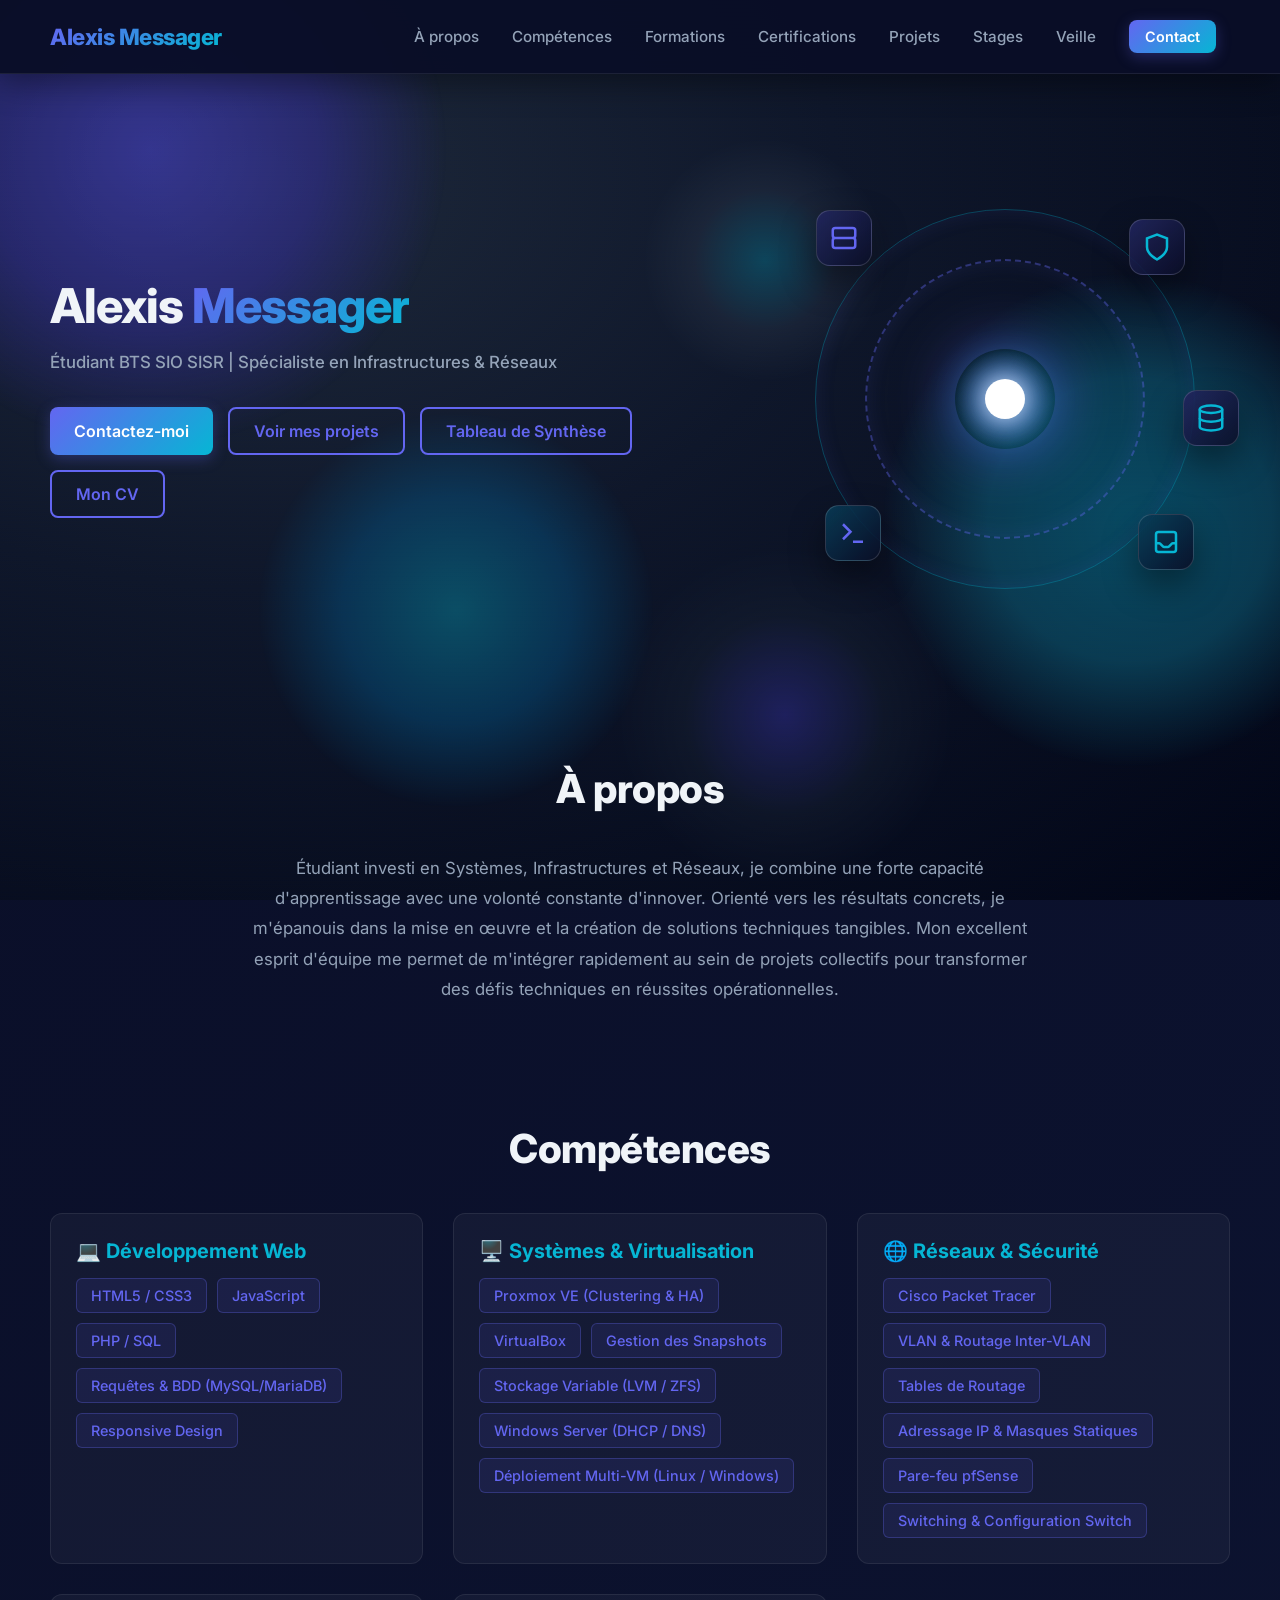
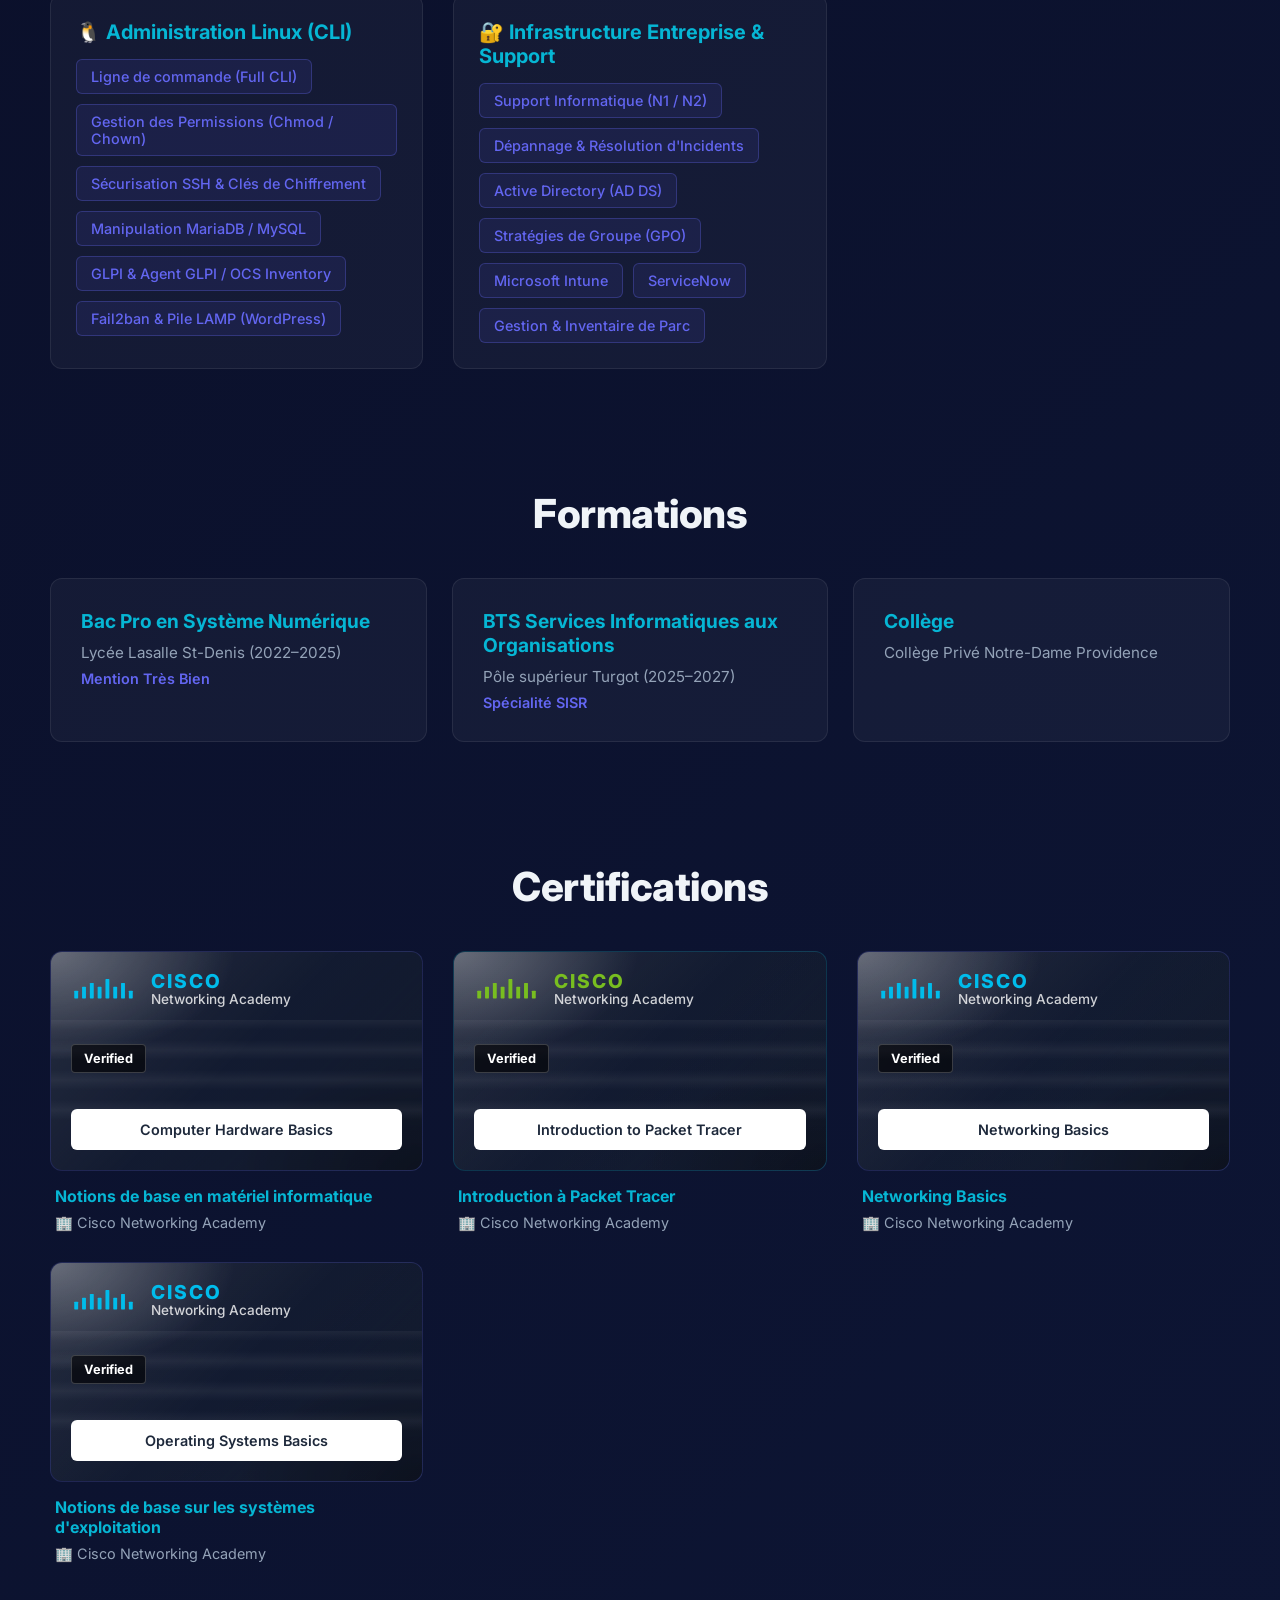
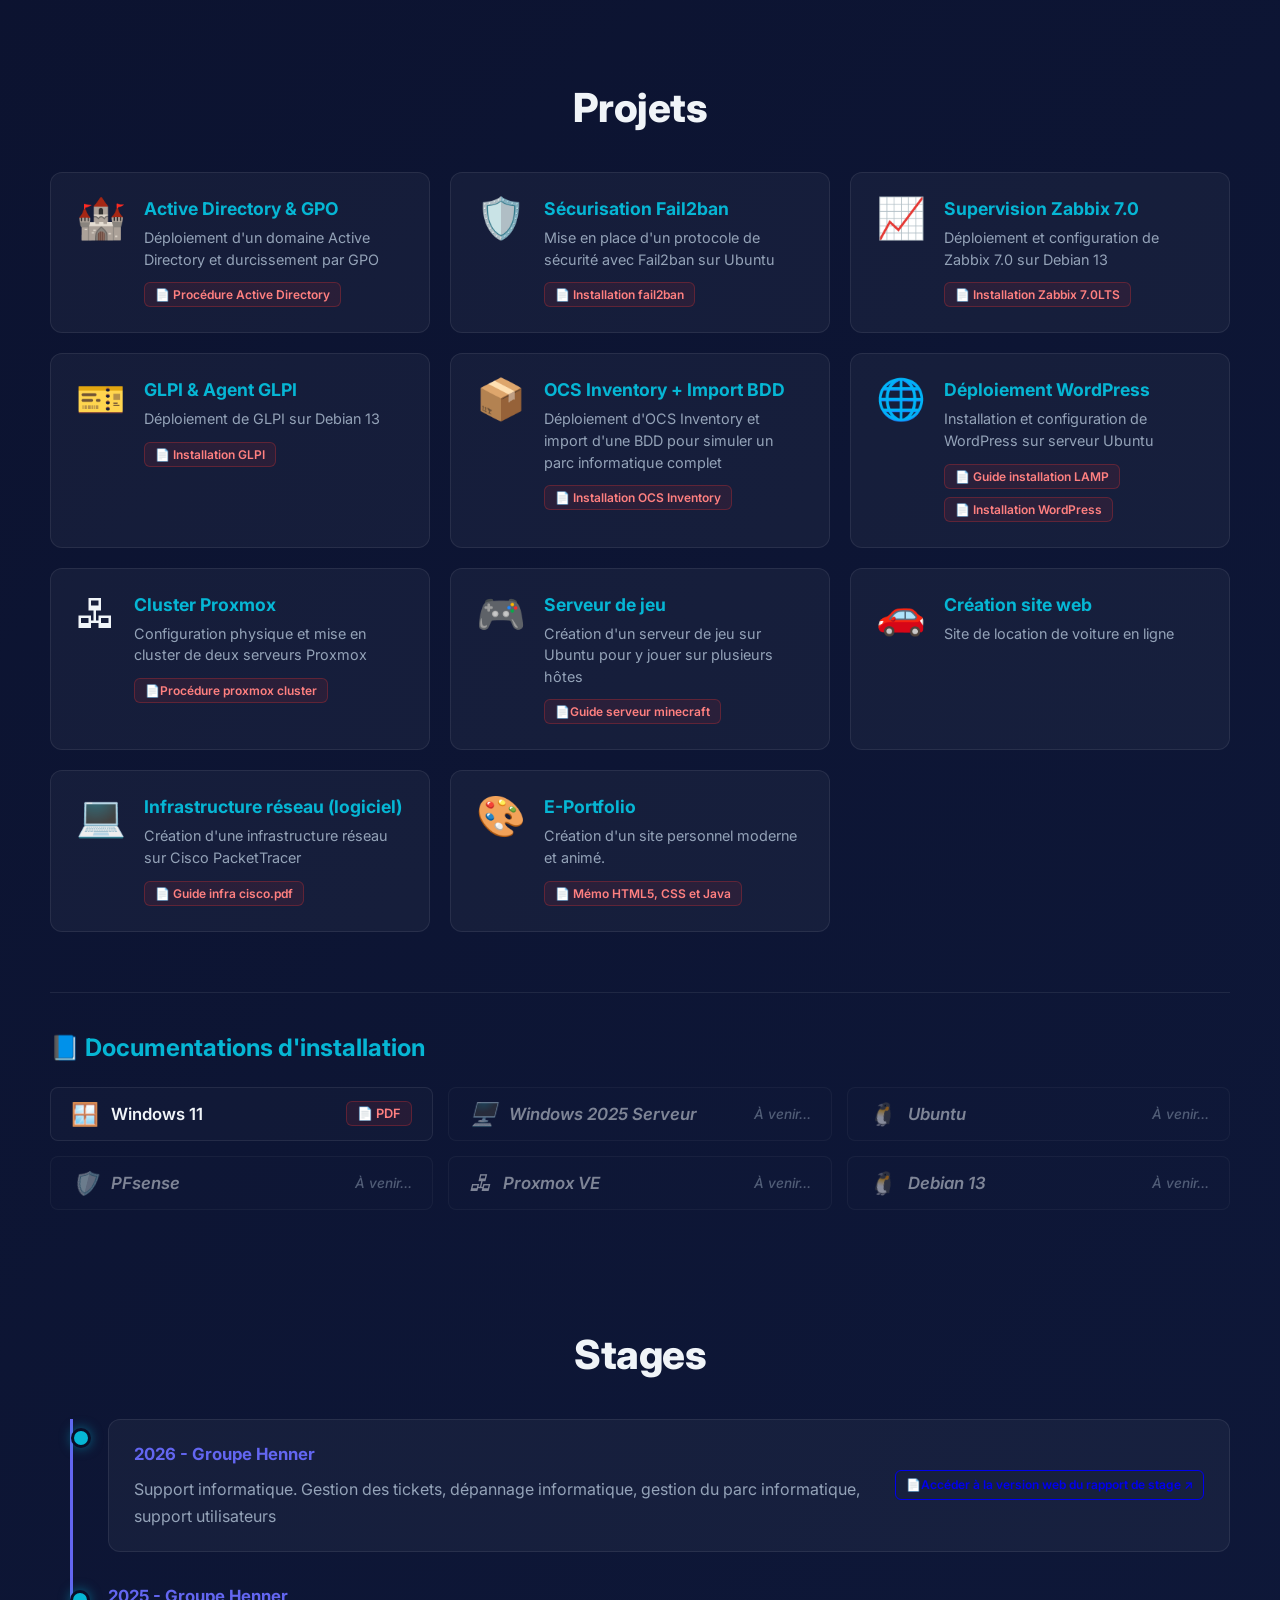
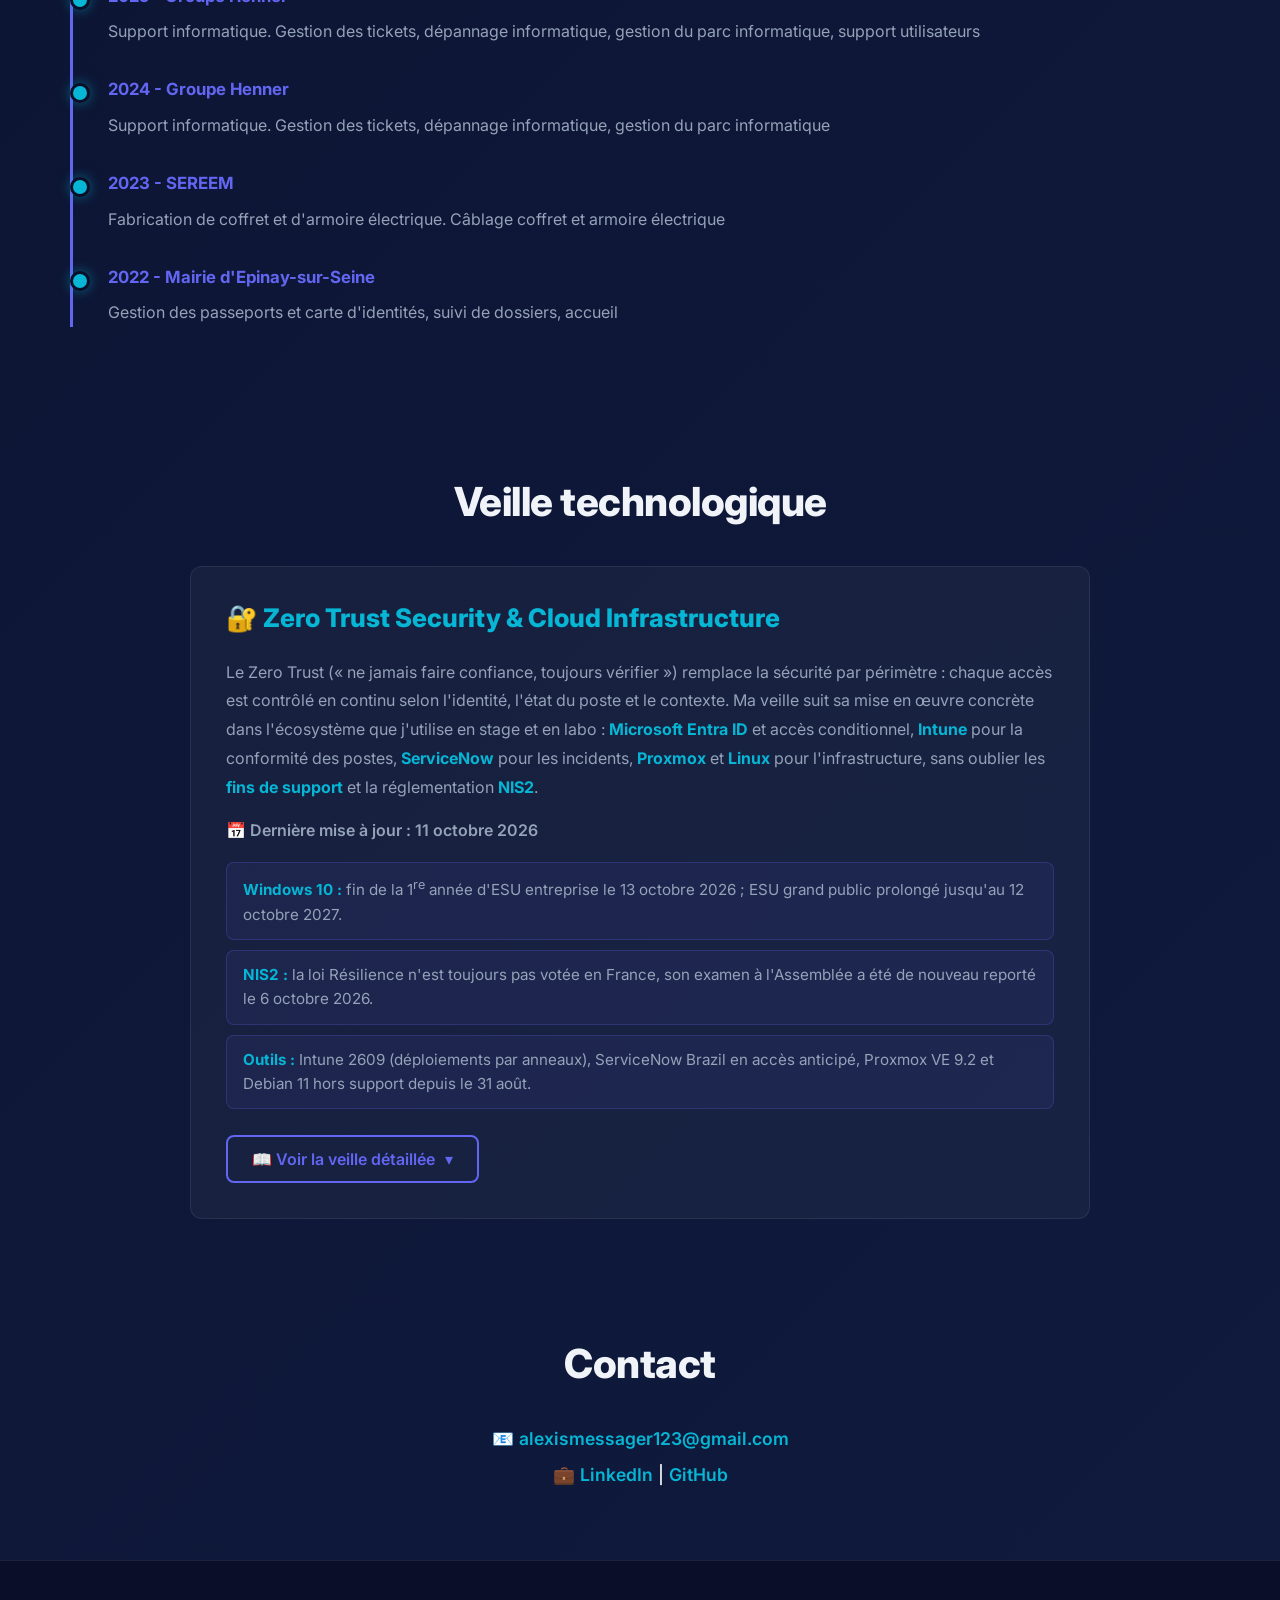
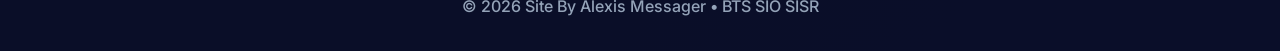
==== commit bb46a4c7: "Update index.html" ====
--- a/index.html
+++ b/index.html
@@ -297,7 +297,7 @@
     <h3>Supervision Zabbix 7.0</h3>
     <p>Déploiement et configuration de Zabbix 7.0 sur Debian 13</p>
     <div class="project-docs">
-      <a href="Guide d'installation Zabbix 7.0.pdf" target="_blank" rel="noopener" class="doc-link pdf">📄 Guide d'installation Zabbix 7.0</a>
+      <a href="Guide d'installation Zabbix 7.0.pdf" target="_blank" rel="noopener" class="doc-link pdf">📄 Installation Zabbix 7.0LTS</a>
     </div>
   </div>
 </div>
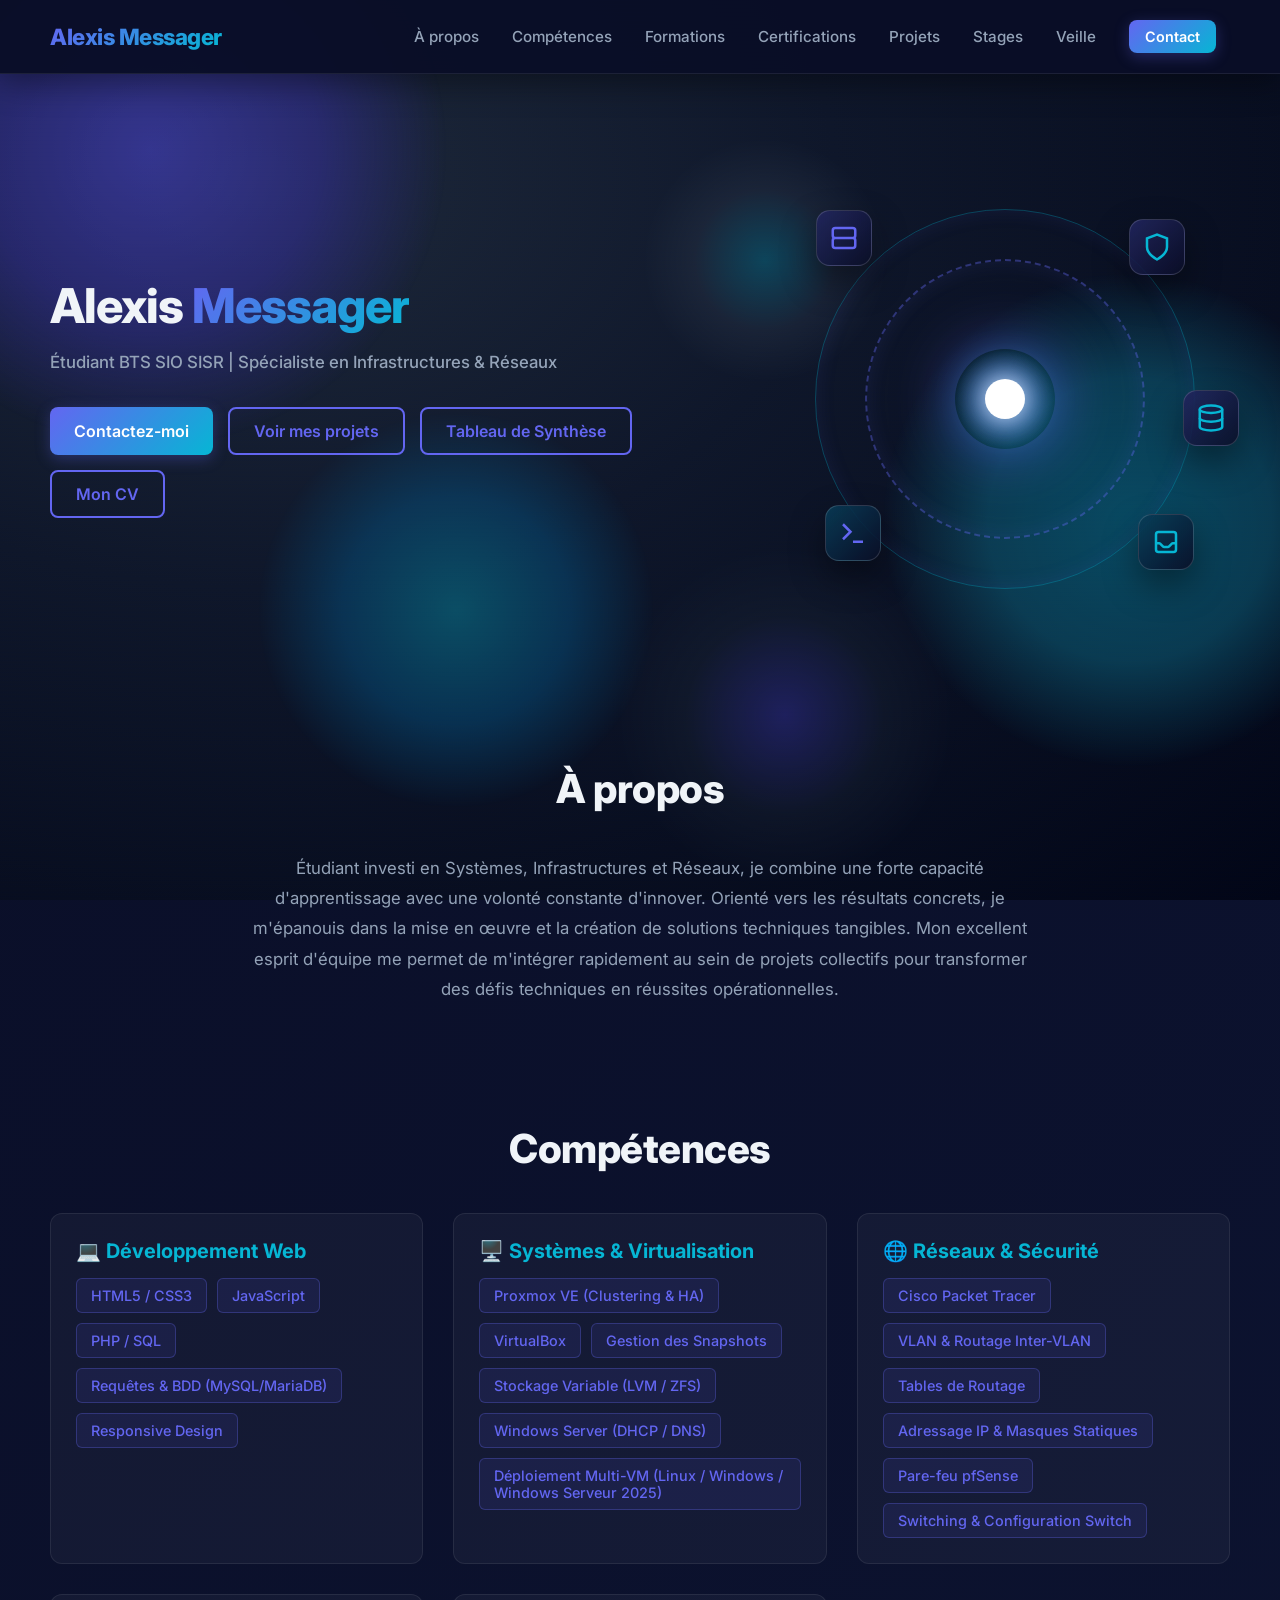
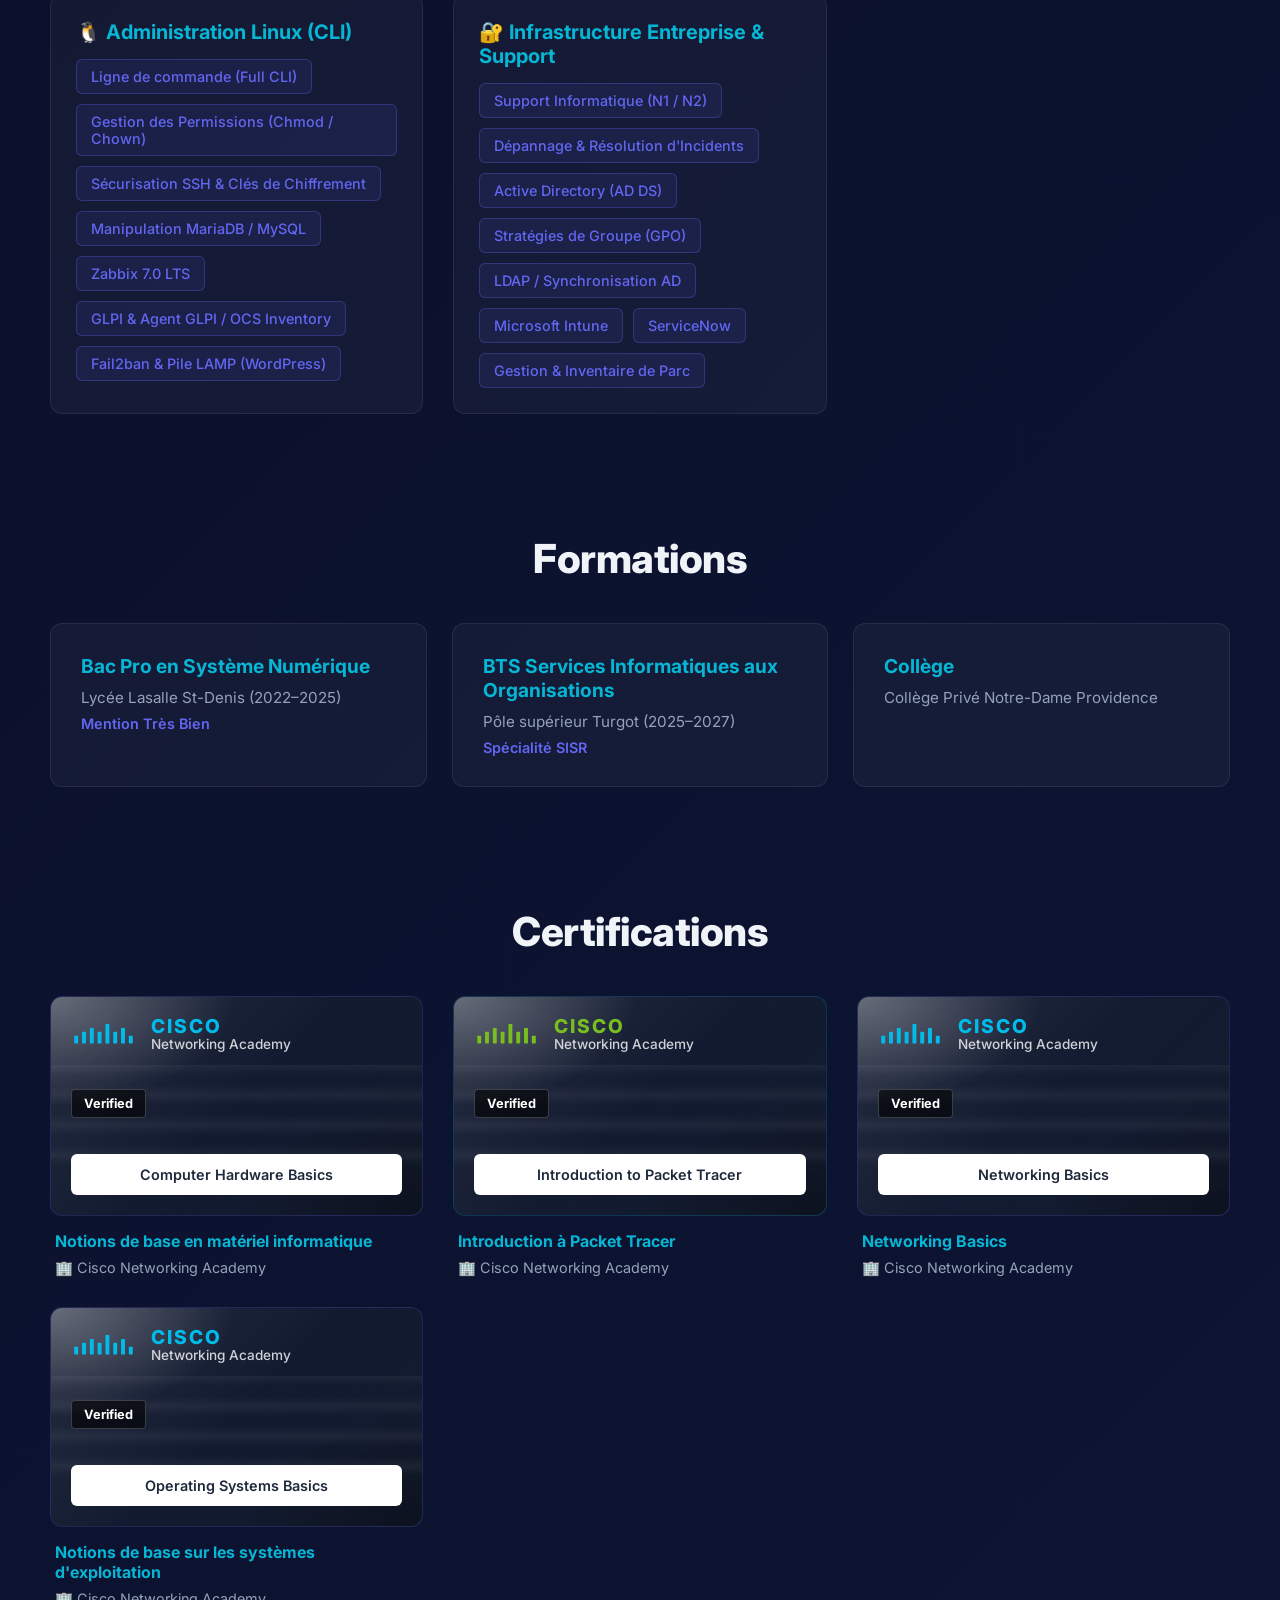
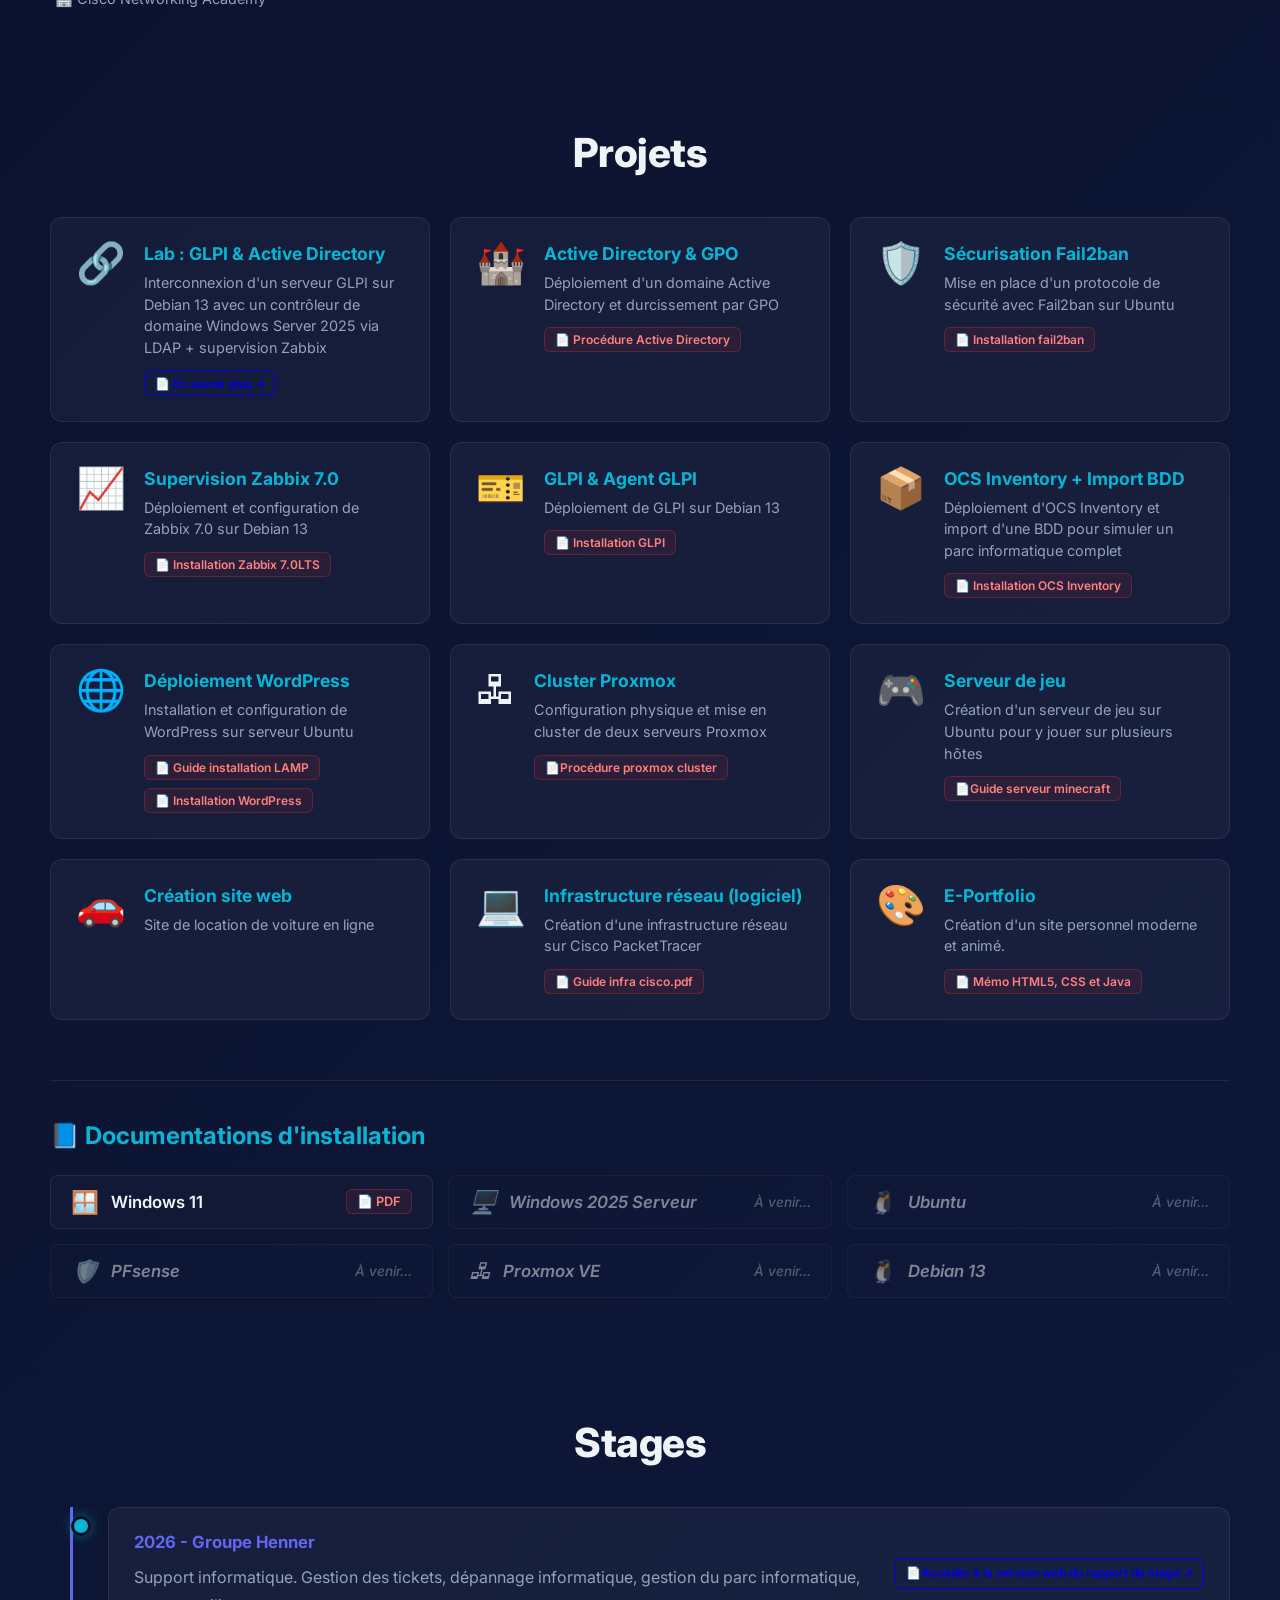
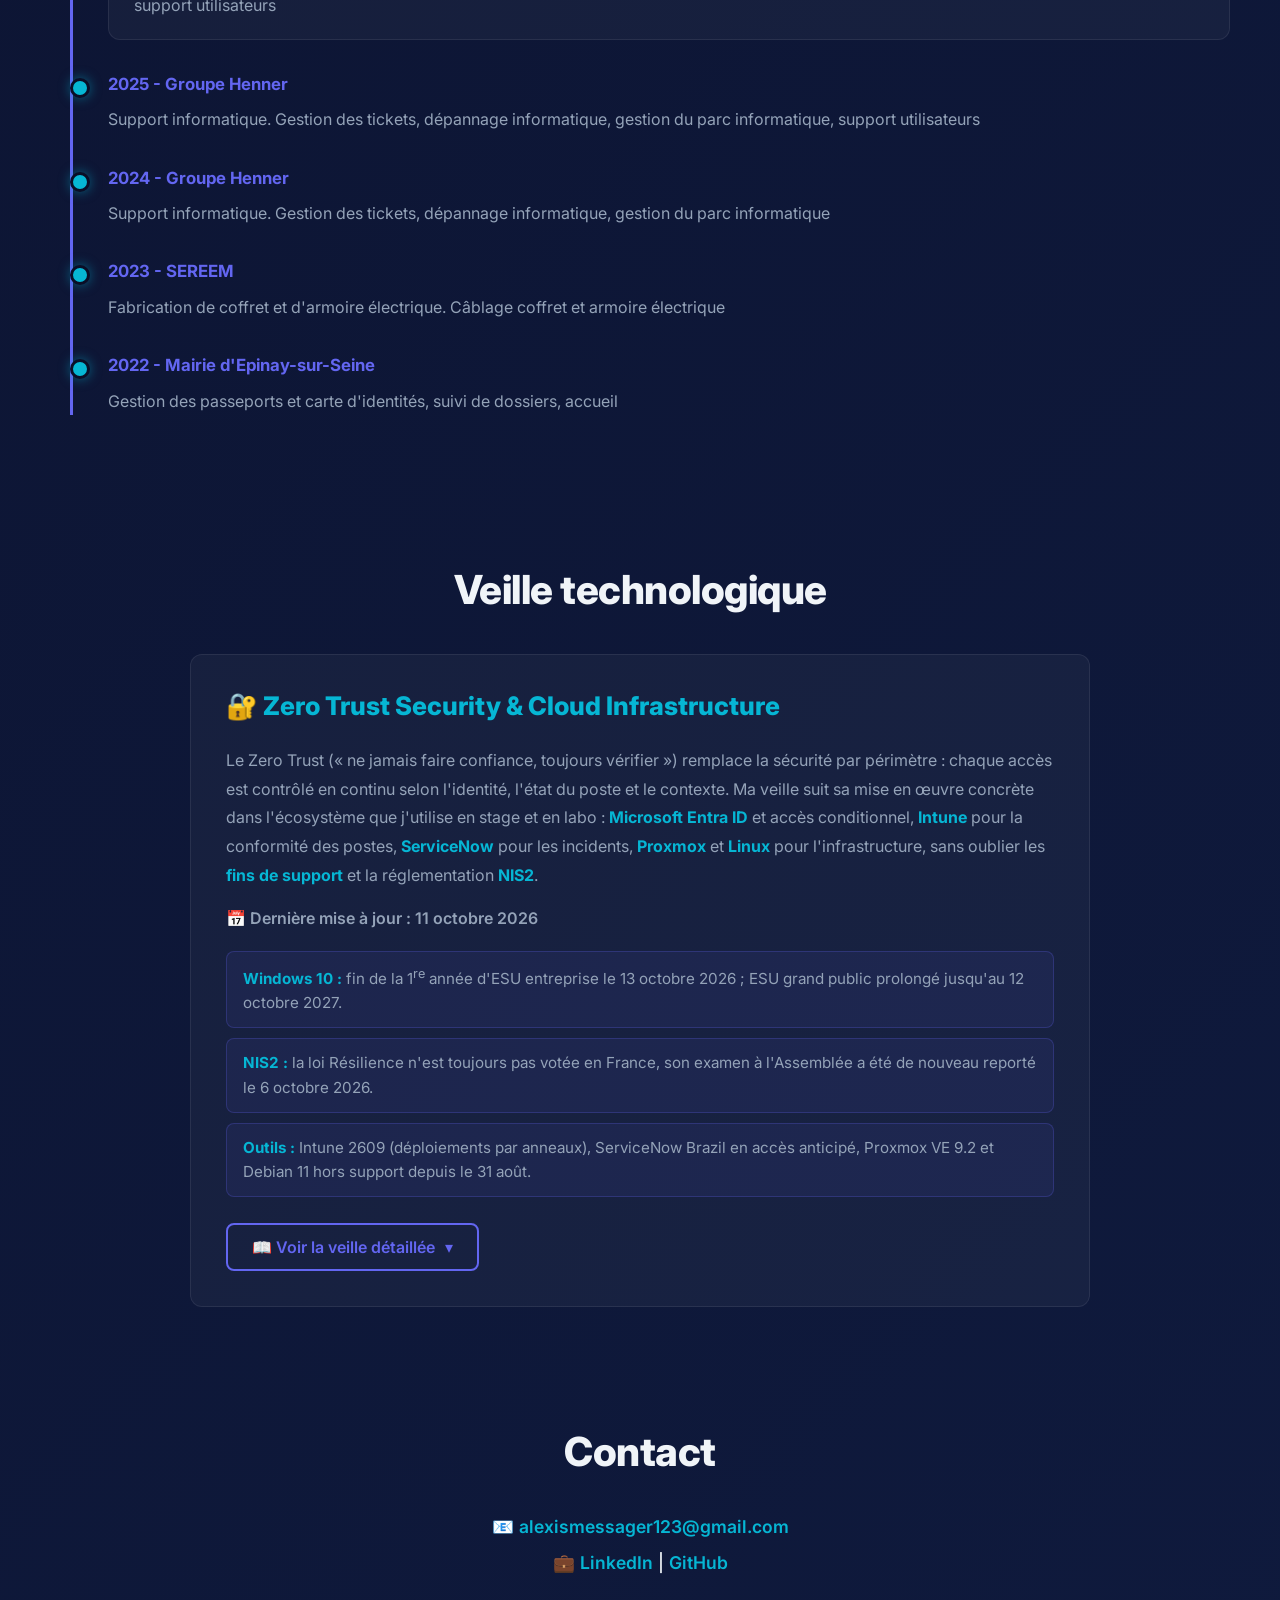
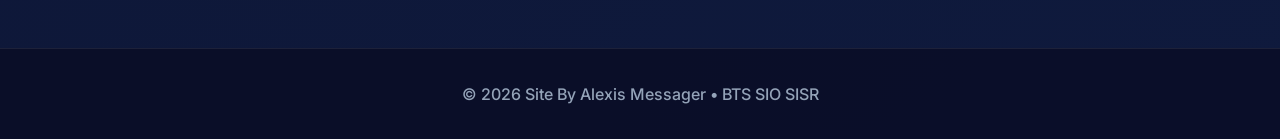
==== commit 10f30e7b: "Add files via upload" ====
--- a/index.html
+++ b/index.html
@@ -121,7 +121,7 @@
             <span class="skill-tag">Gestion des Snapshots</span>
             <span class="skill-tag">Stockage Variable (LVM / ZFS)</span>
             <span class="skill-tag">Windows Server (DHCP / DNS)</span>
-            <span class="skill-tag">Déploiement Multi-VM (Linux / Windows)</span>
+            <span class="skill-tag">Déploiement Multi-VM (Linux / Windows / Windows Serveur 2025)</span>
           </div>
         </div>
         <div class="skill-category">
@@ -142,6 +142,7 @@
             <span class="skill-tag">Gestion des Permissions (Chmod / Chown)</span>
             <span class="skill-tag">Sécurisation SSH & Clés de Chiffrement</span>
             <span class="skill-tag">Manipulation MariaDB / MySQL</span>
+            <span class="skill-tag">Zabbix 7.0 LTS</span>
             <span class="skill-tag">GLPI & Agent GLPI / OCS Inventory</span>
             <span class="skill-tag">Fail2ban & Pile LAMP (WordPress)</span>
           </div>
@@ -153,6 +154,7 @@
             <span class="skill-tag">Dépannage & Résolution d'Incidents</span>
             <span class="skill-tag">Active Directory (AD DS)</span>
             <span class="skill-tag">Stratégies de Groupe (GPO)</span>
+            <span class="skill-tag">LDAP / Synchronisation AD</span>
             <span class="skill-tag">Microsoft Intune</span>
             <span class="skill-tag">ServiceNow</span>
             <span class="skill-tag">Gestion & Inventaire de Parc</span>
@@ -267,6 +269,18 @@
     <section id="projets" class="reveal">
       <h2>Projets</h2>
       <div class="projects">
+        <!-- Lab : Intégration GLPI & Active Directory -->
+        <div class="project" onclick="openModal('Lab GLPI & Active Directory')">
+          <div class="thumb">🔗</div>
+          <div class="info">
+            <h3>Lab : GLPI & Active Directory</h3>
+            <p>Interconnexion d'un serveur GLPI sur Debian 13 avec un contrôleur de domaine Windows Server 2025 via LDAP + supervision Zabbix</p>
+            <div class="project-docs">
+            <a href="lab.html" target="_blank" class="doc-link html-report" onclick="event.stopPropagation()">📄 En savoir plus ↗</a>
+            </div>
+          </div>
+        </div>
+        
         <!-- 1. Active Directory & GPO -->
         <div class="project" data-modal="Active Directory &amp; GPO">
           <div class="thumb">🏰</div>
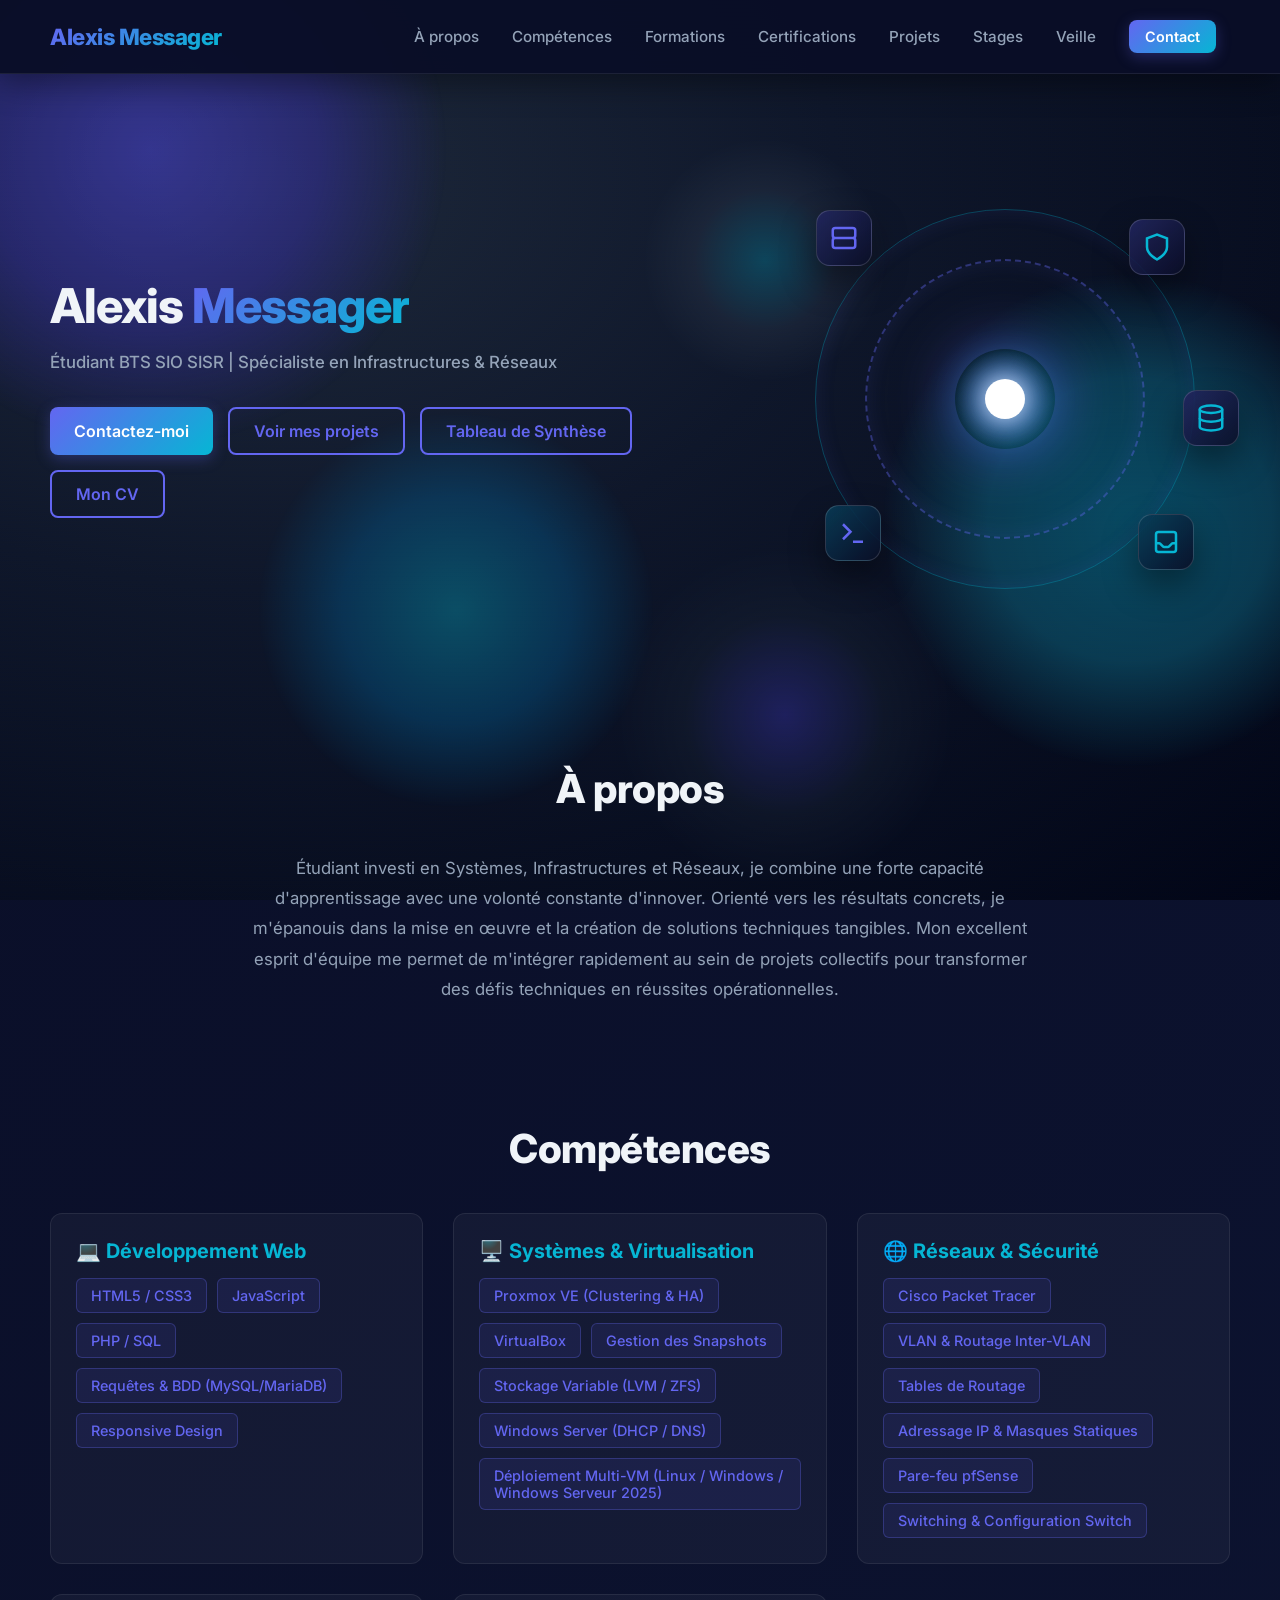
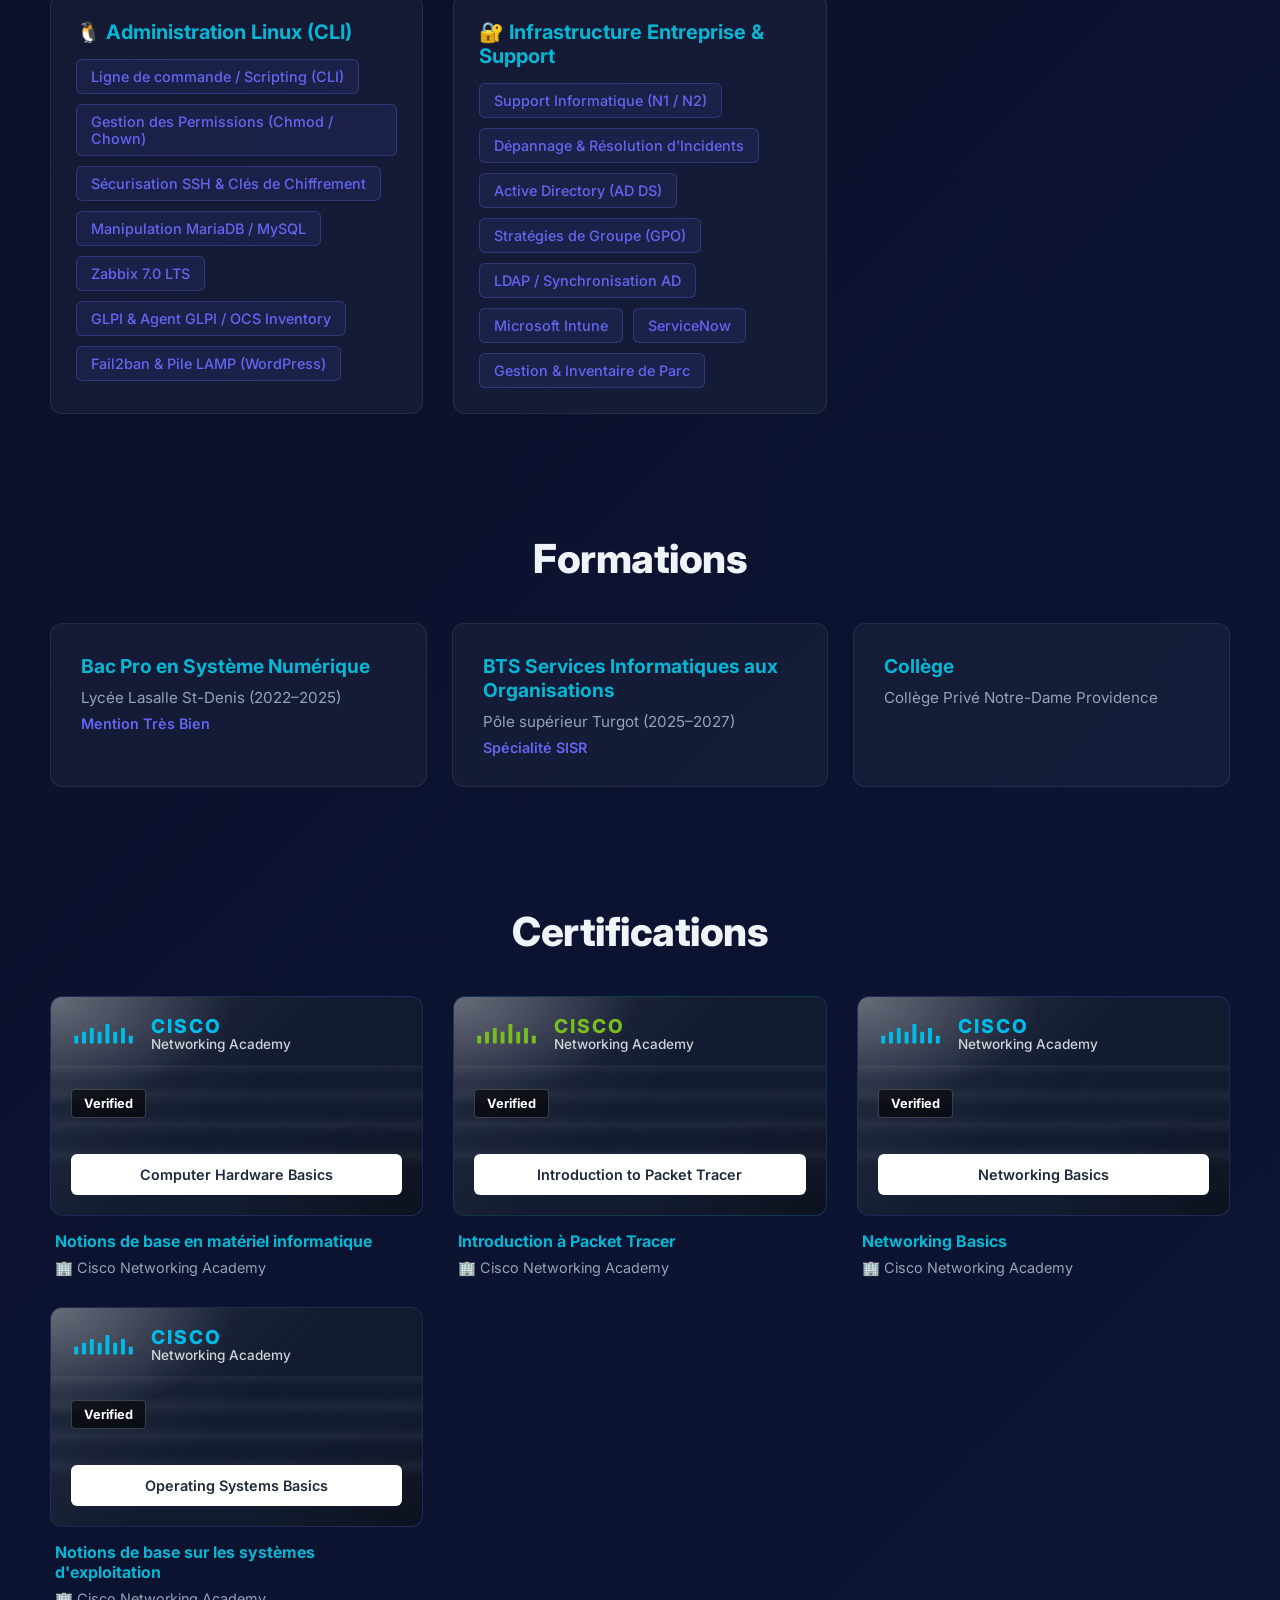
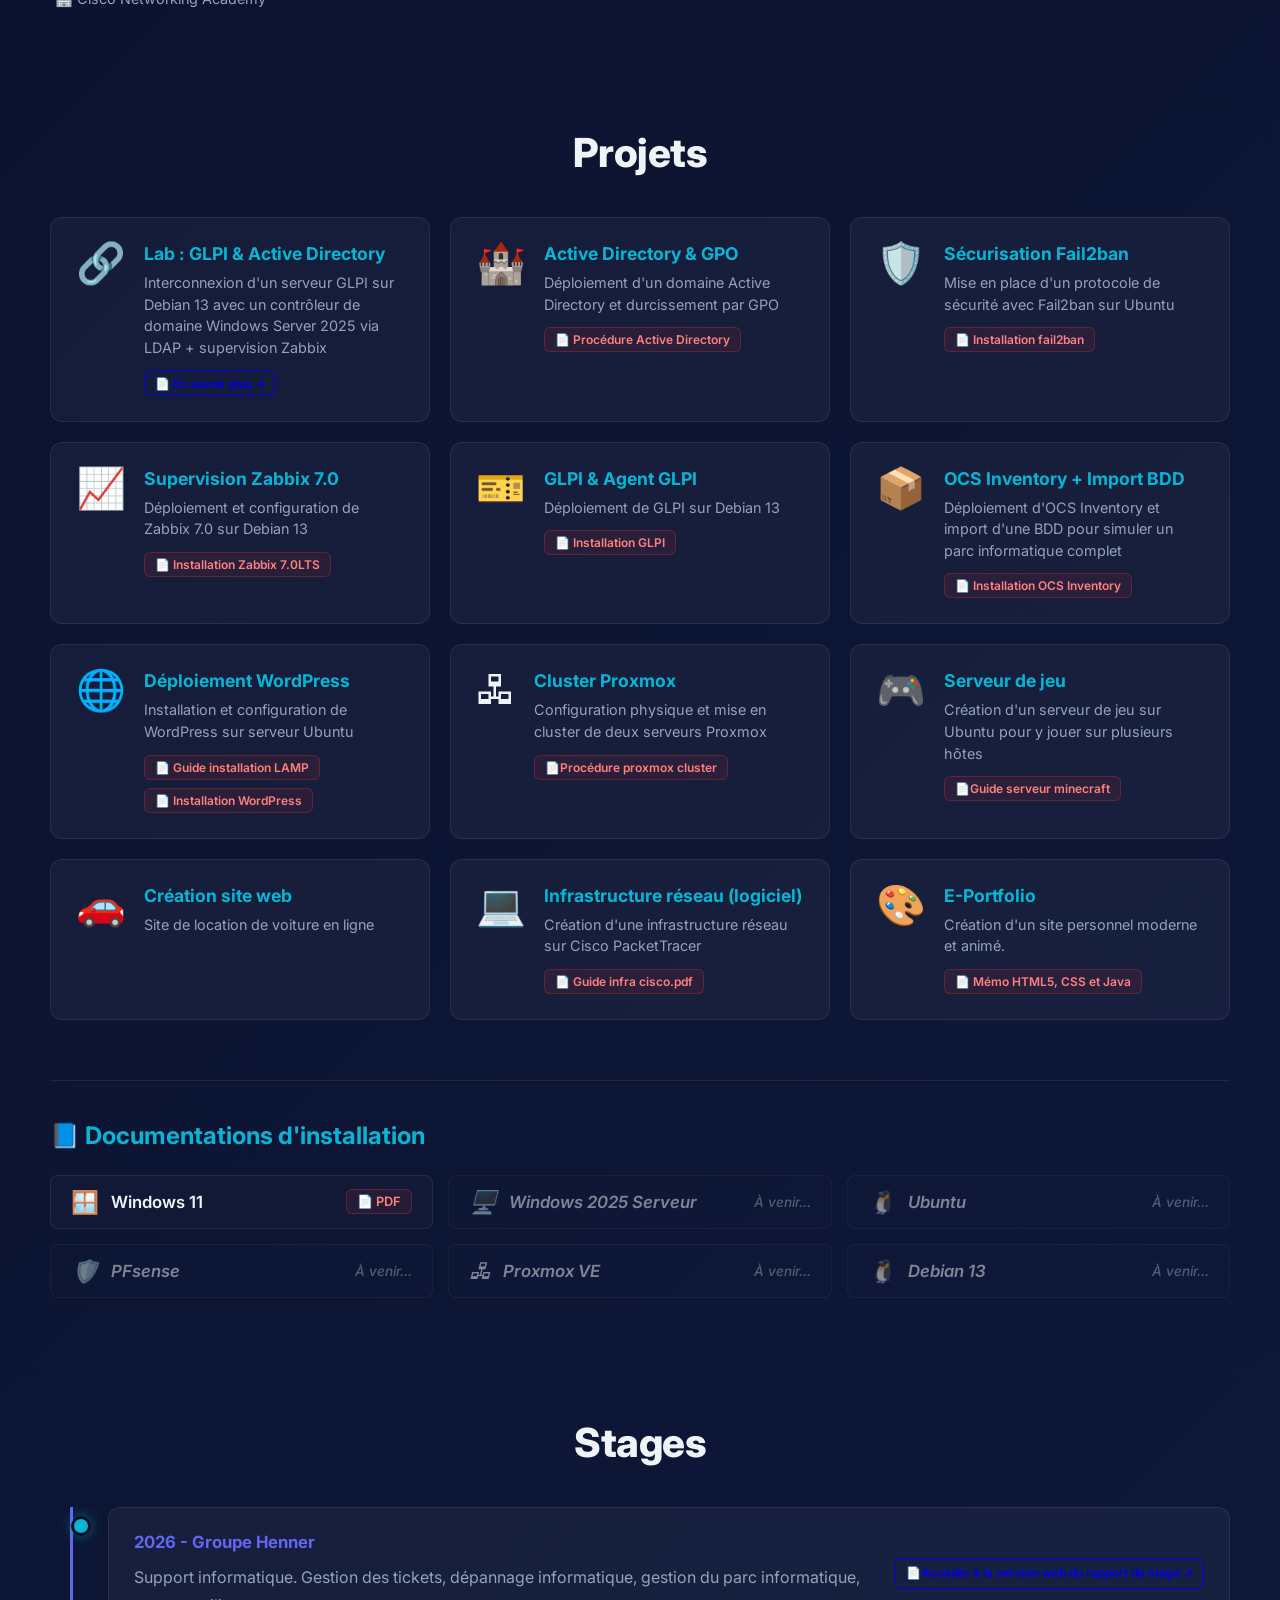
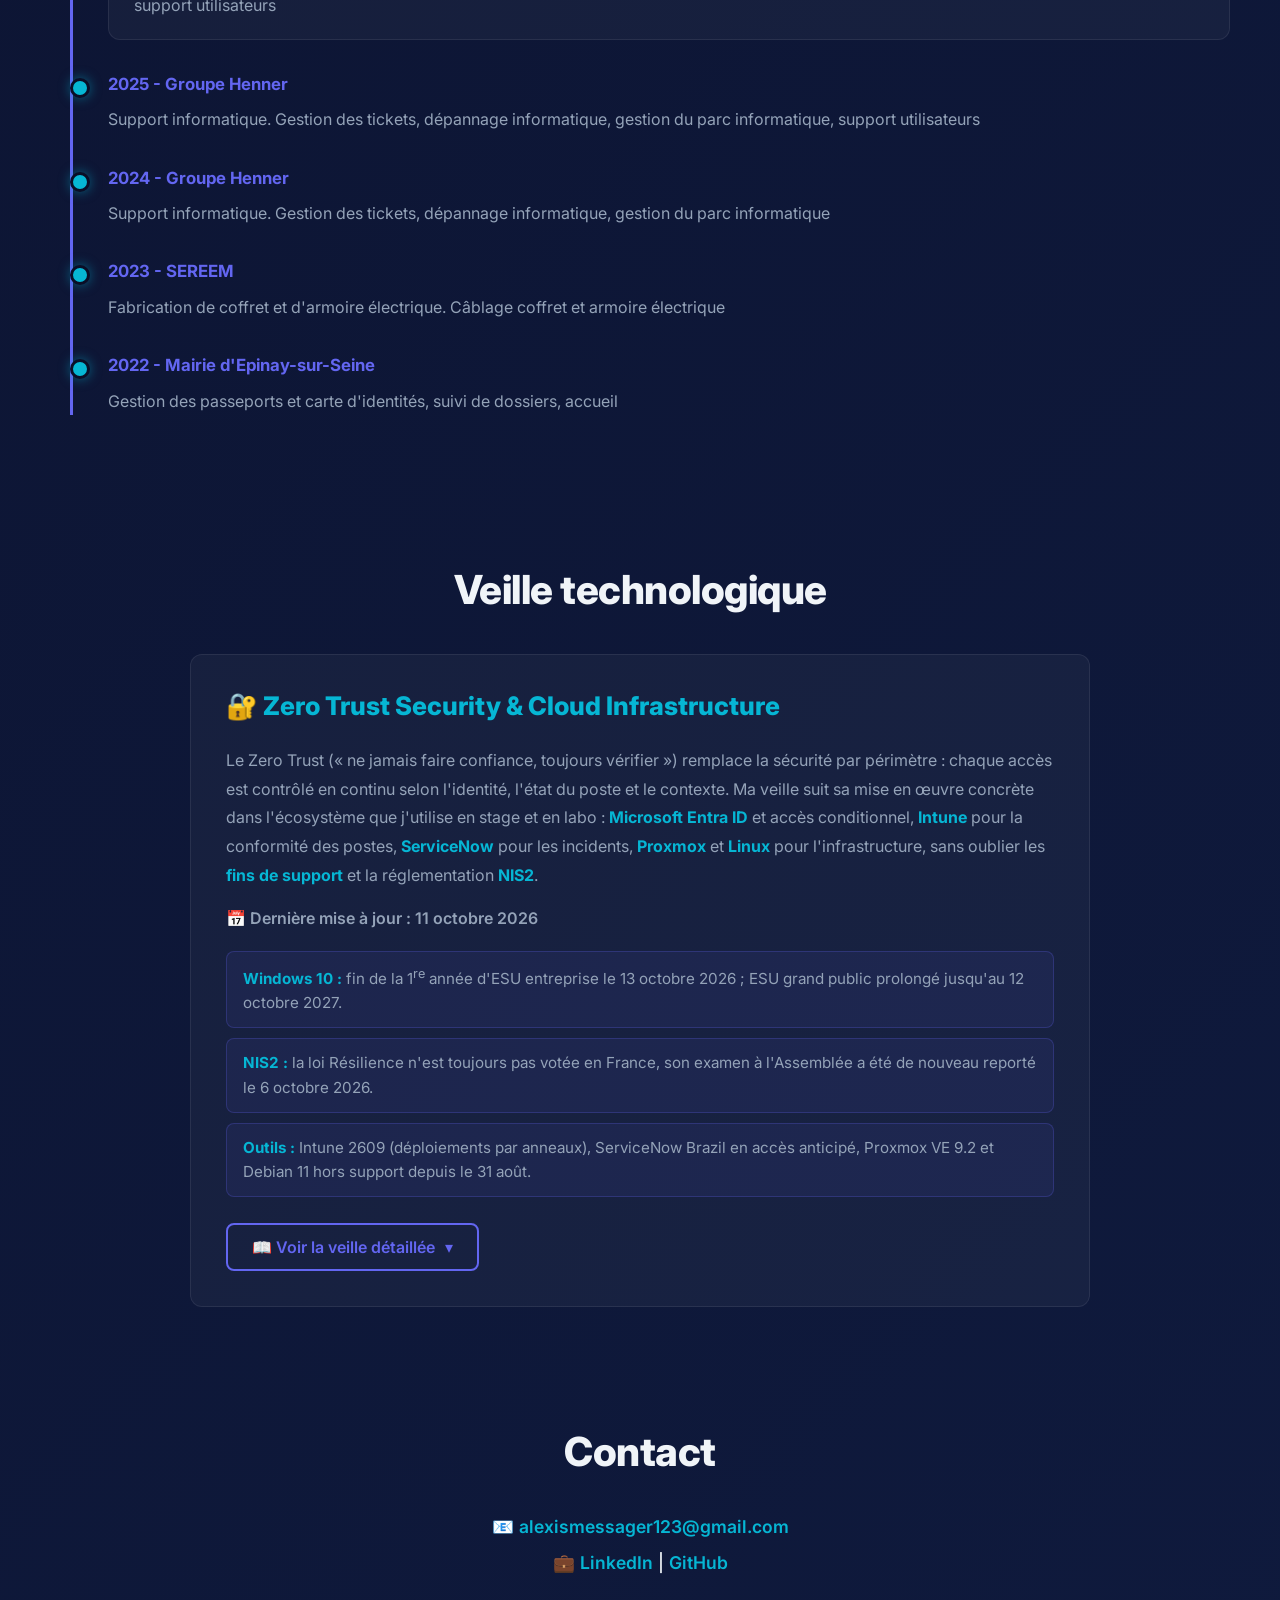
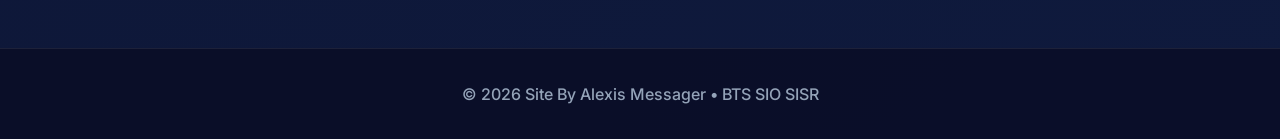
==== commit a48ecee7: "Update skill tag for Linux Administration" ====
--- a/index.html
+++ b/index.html
@@ -138,7 +138,7 @@
         <div class="skill-category">
           <h3>🐧 Administration Linux (CLI)</h3>
           <div class="skills-list">
-            <span class="skill-tag">Ligne de commande (Full CLI)</span>
+            <span class="skill-tag">Ligne de commande / Scripting (CLI)</span>
             <span class="skill-tag">Gestion des Permissions (Chmod / Chown)</span>
             <span class="skill-tag">Sécurisation SSH & Clés de Chiffrement</span>
             <span class="skill-tag">Manipulation MariaDB / MySQL</span>
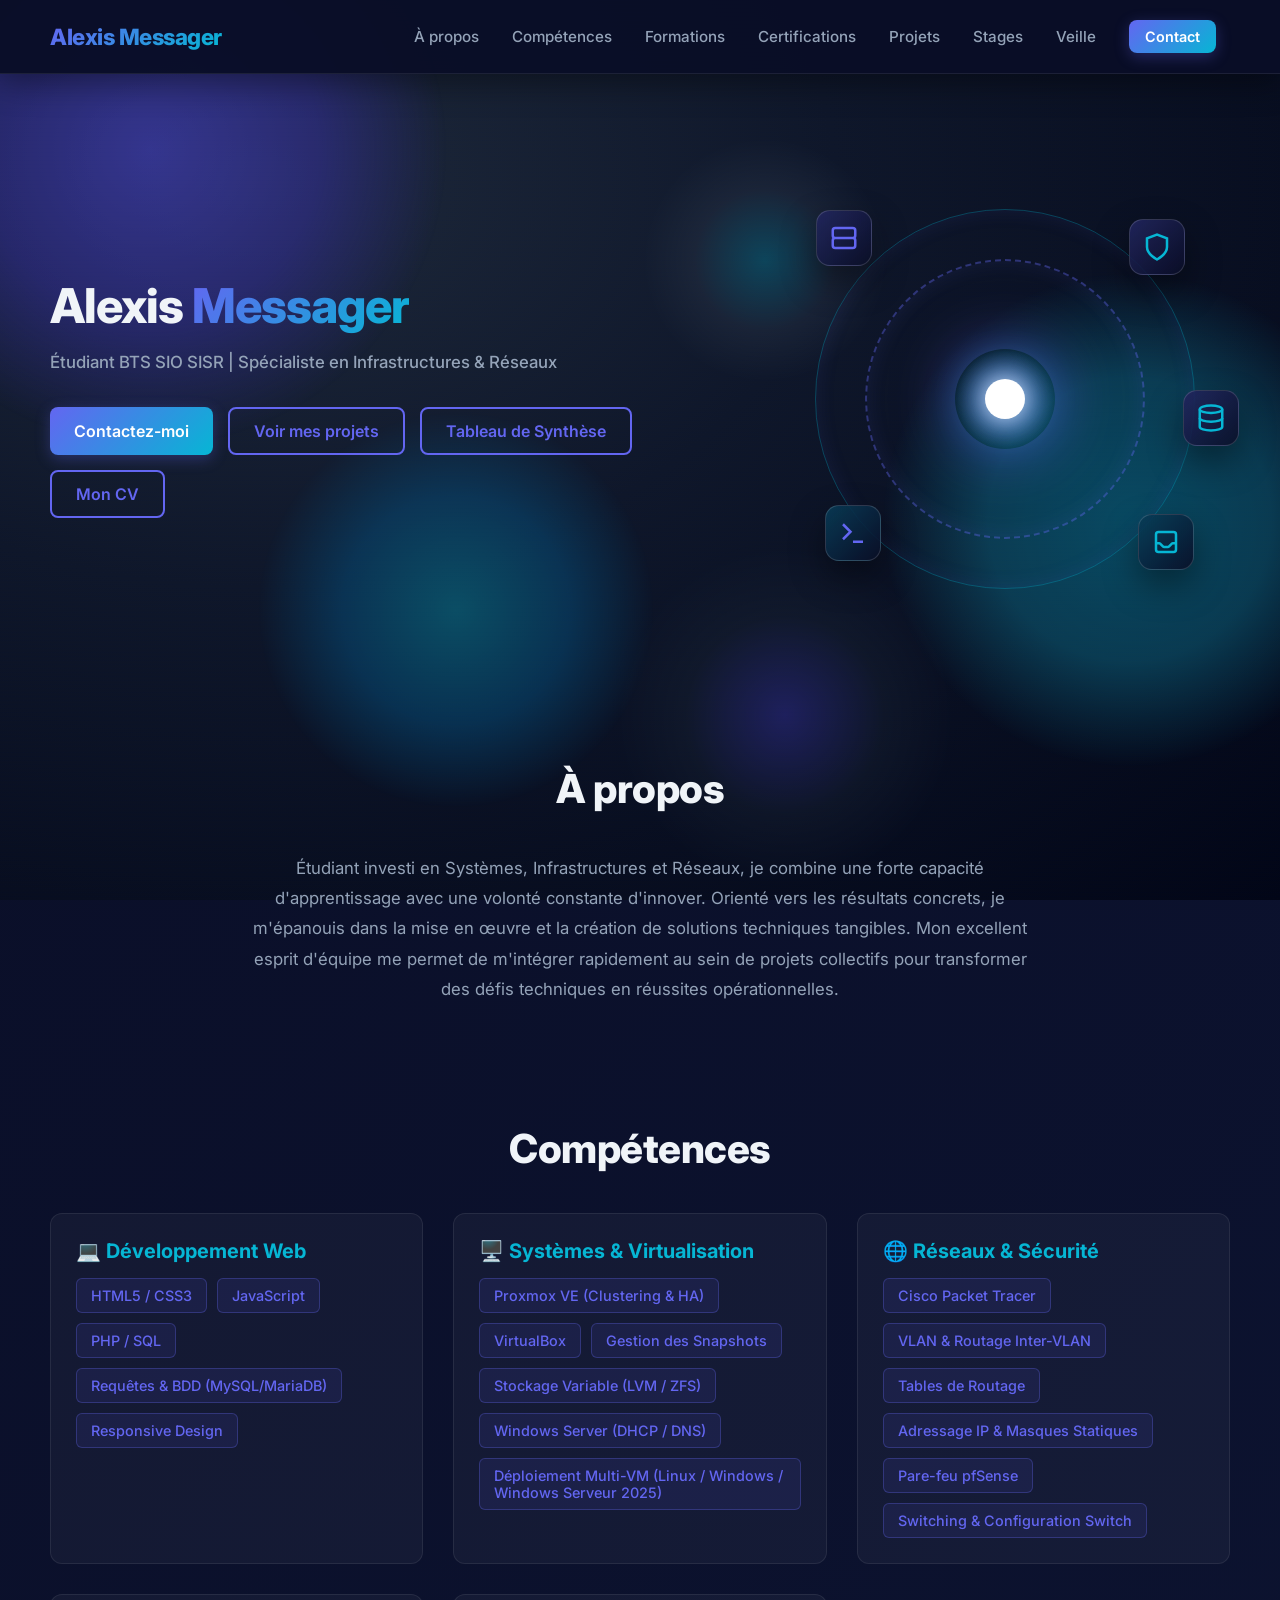
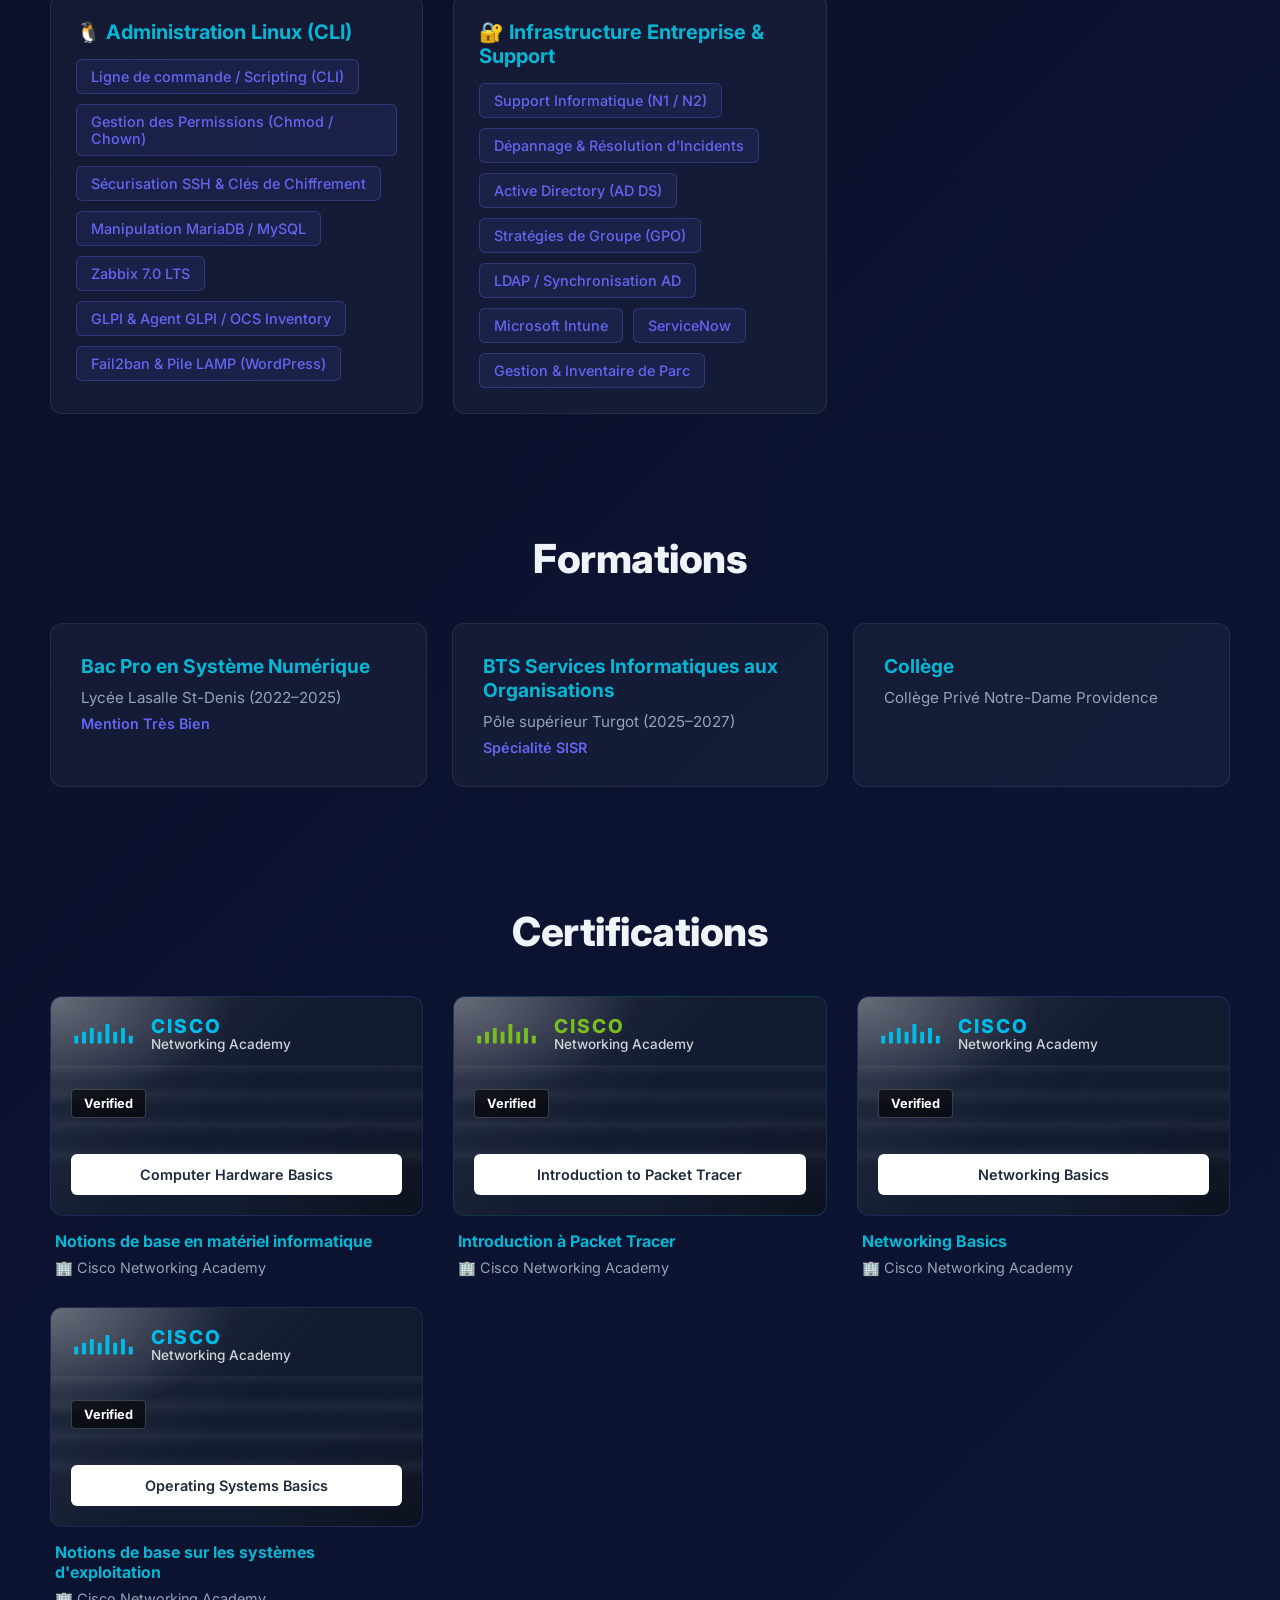
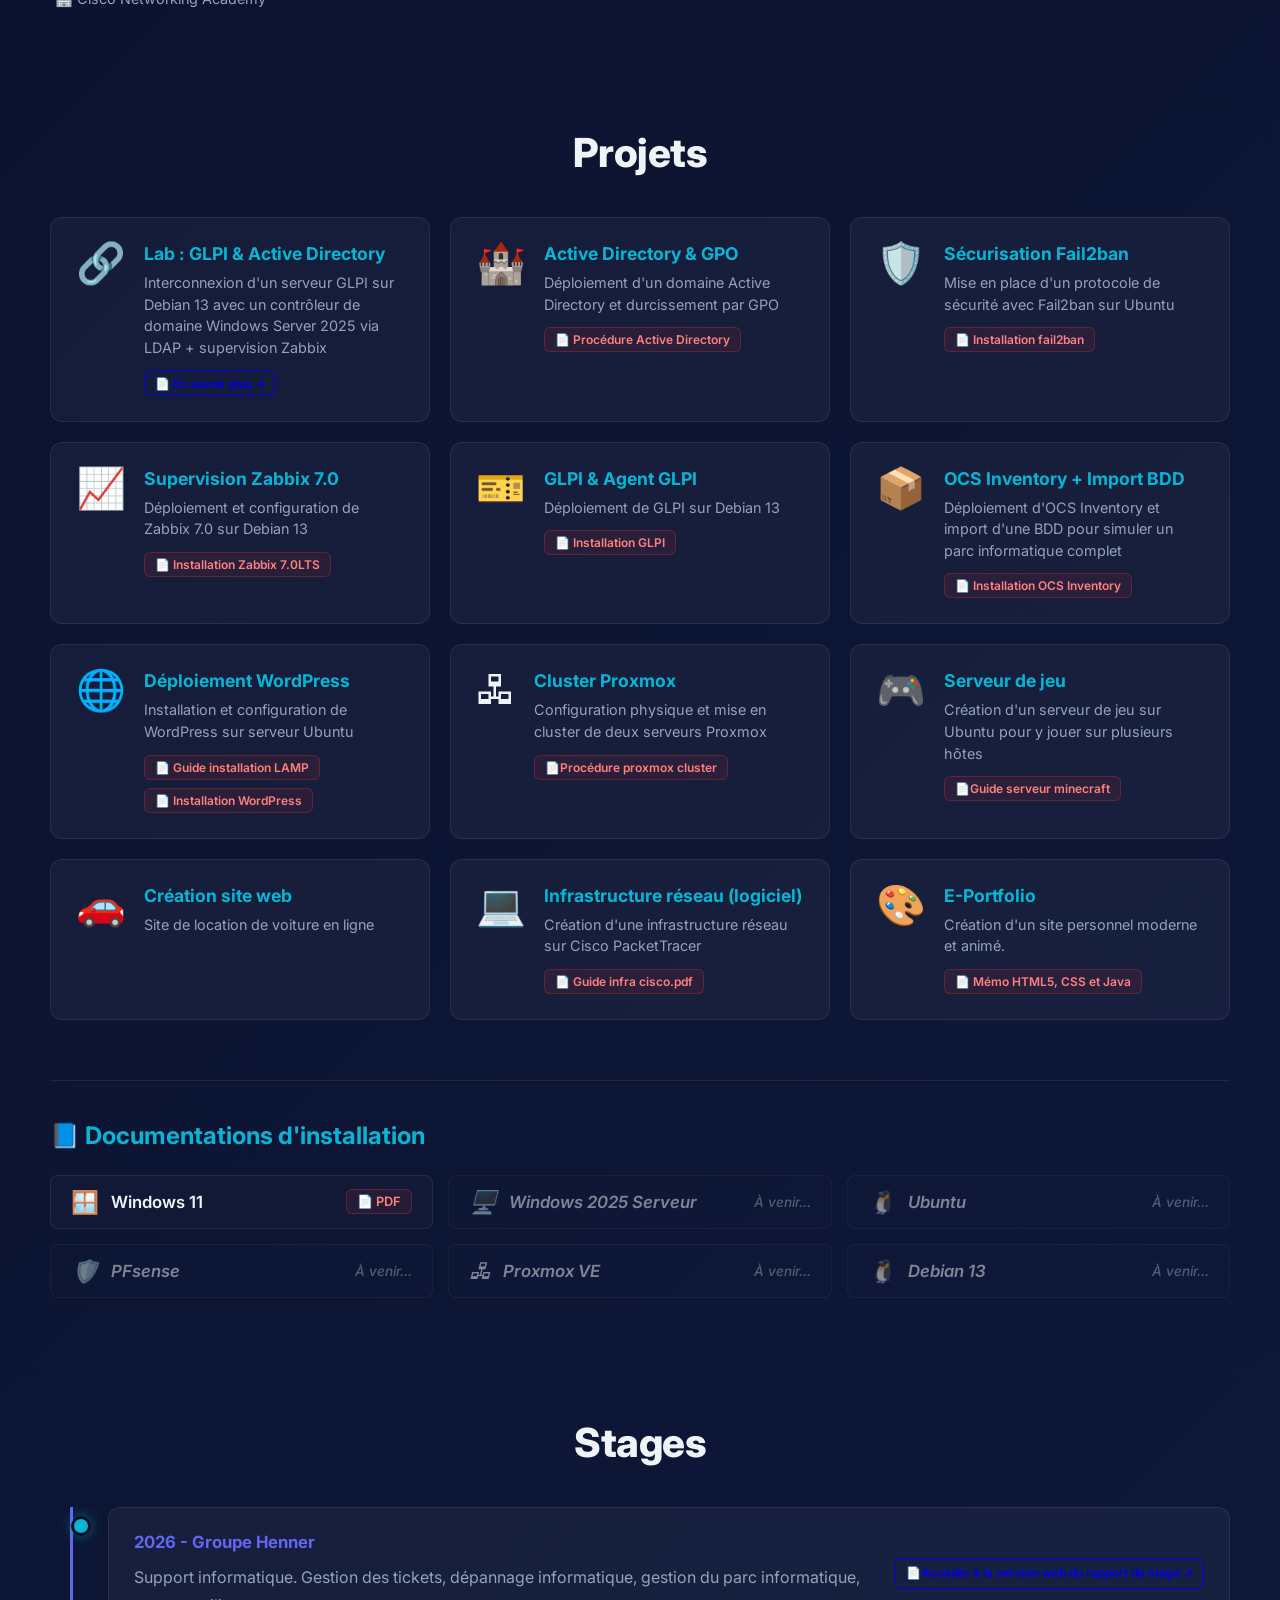
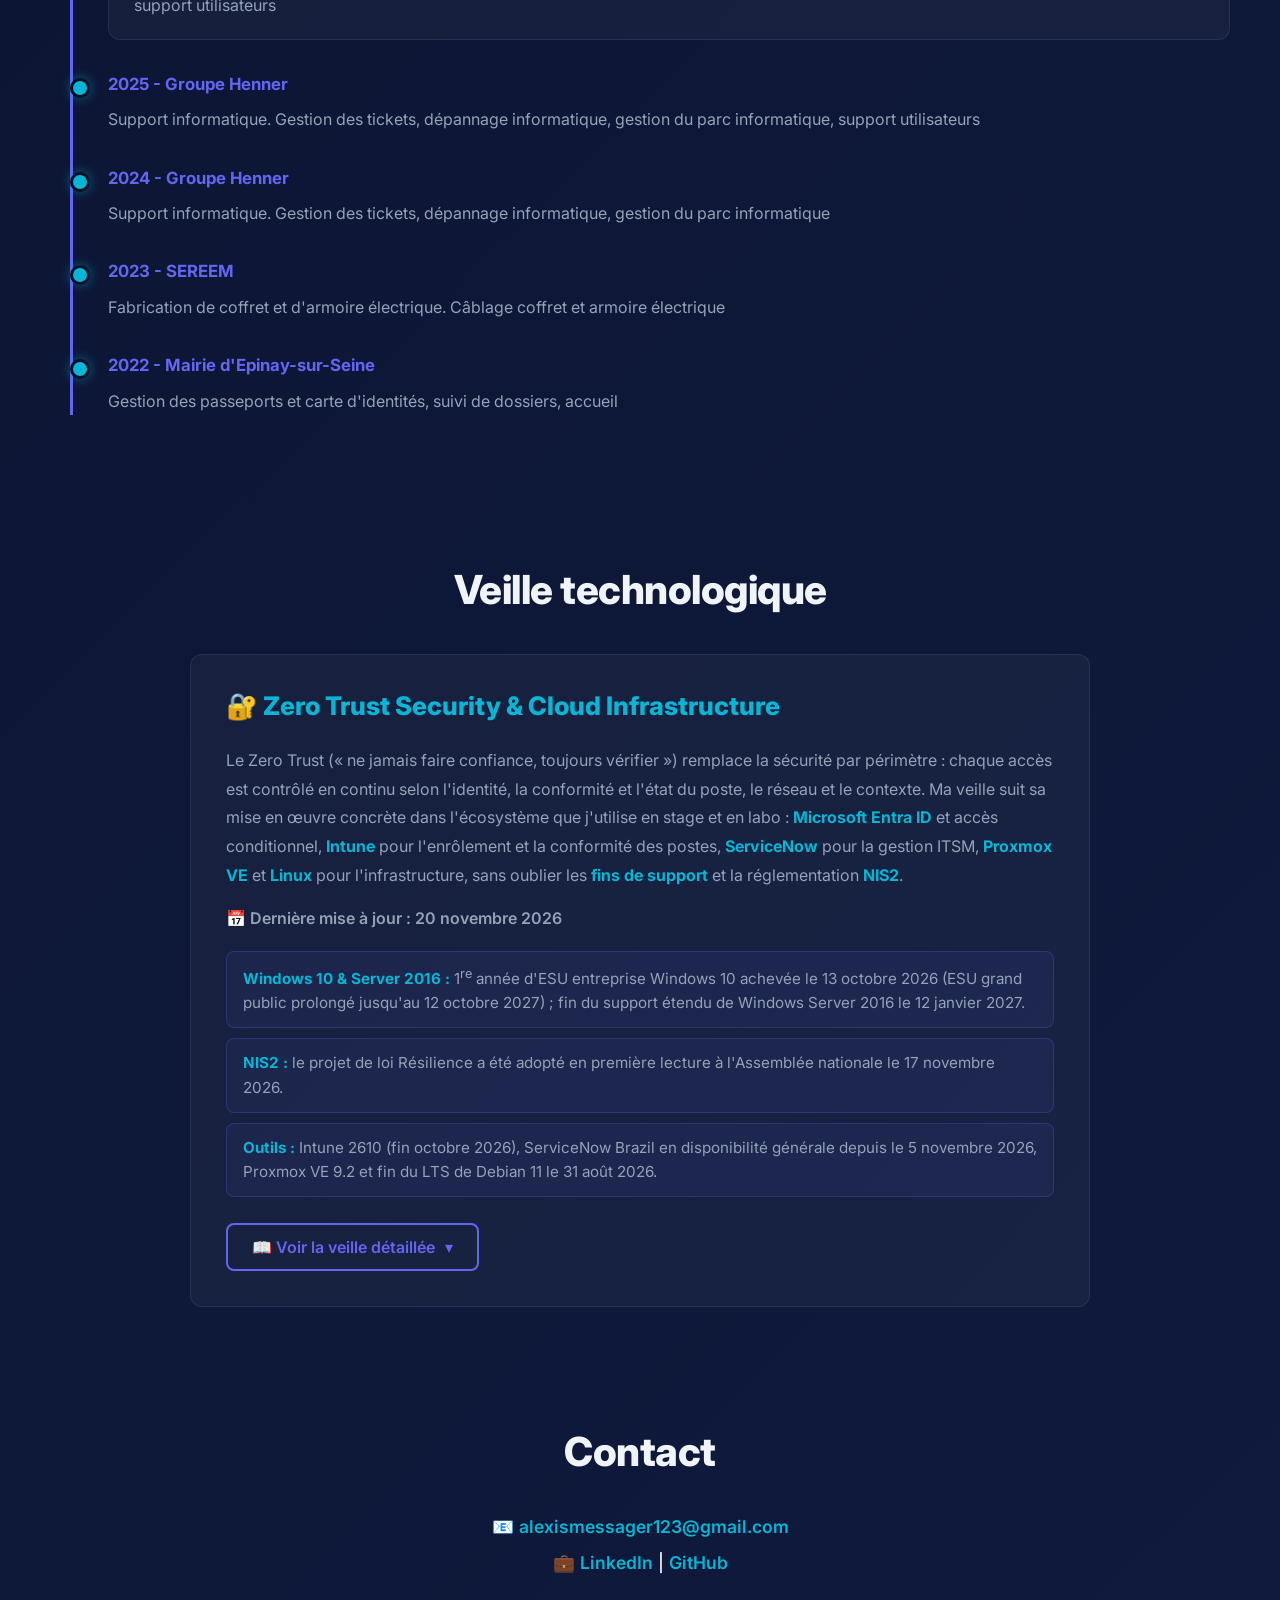
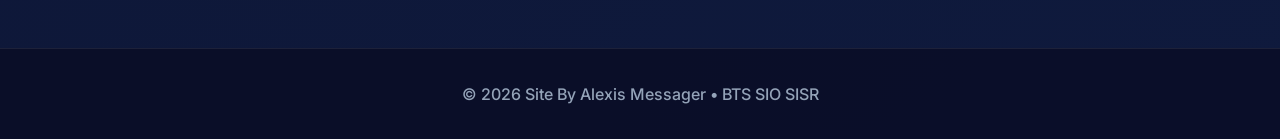
==== commit b9e336d4: "Update index.html" ====
--- a/index.html
+++ b/index.html
@@ -507,16 +507,16 @@
       <h2>Veille technologique</h2>
       <div class="veille-container">
         <div class="veille-card">
-          <h3>🔐 Zero Trust Security &amp; Cloud Infrastructure</h3>
+          <h3>🔐 Zero Trust Security & Cloud Infrastructure</h3>
 
           <!-- ===== RÉSUMÉ (toujours visible) ===== -->
           <div class="veille-summary">
-            <p>Le Zero Trust (« ne jamais faire confiance, toujours vérifier ») remplace la sécurité par périmètre : chaque accès est contrôlé en continu selon l'identité, l'état du poste et le contexte. Ma veille suit sa mise en œuvre concrète dans l'écosystème que j'utilise en stage et en labo : <strong>Microsoft Entra ID</strong> et accès conditionnel, <strong>Intune</strong> pour la conformité des postes, <strong>ServiceNow</strong> pour les incidents, <strong>Proxmox</strong> et <strong>Linux</strong> pour l'infrastructure, sans oublier les <strong>fins de support</strong> et la réglementation <strong>NIS2</strong>.</p>
-            <p class="veille-updated">📅 Dernière mise à jour : <time datetime="2026-10-11">11 octobre 2026</time></p>
+            <p>Le Zero Trust (« ne jamais faire confiance, toujours vérifier ») remplace la sécurité par périmètre : chaque accès est contrôlé en continu selon l'identité, la conformité et l'état du poste, le réseau et le contexte. Ma veille suit sa mise en œuvre concrète dans l'écosystème que j'utilise en stage et en labo : <strong>Microsoft Entra ID</strong> et accès conditionnel, <strong>Intune</strong> pour l'enrôlement et la conformité des postes, <strong>ServiceNow</strong> pour la gestion ITSM, <strong>Proxmox VE</strong> et <strong>Linux</strong> pour l'infrastructure, sans oublier les <strong>fins de support</strong> et la réglementation <strong>NIS2</strong>.</p>
+            <p class="veille-updated">📅 Dernière mise à jour : <time datetime="2026-11-20">20 novembre 2026</time></p>
             <ul class="veille-highlights">
-              <li><strong>Windows 10 :</strong> fin de la 1<sup>re</sup> année d'ESU entreprise le 13 octobre 2026 ; ESU grand public prolongé jusqu'au 12 octobre 2027.</li>
-              <li><strong>NIS2 :</strong> la loi Résilience n'est toujours pas votée en France, son examen à l'Assemblée a été de nouveau reporté le 6 octobre 2026.</li>
-              <li><strong>Outils :</strong> Intune 2609 (déploiements par anneaux), ServiceNow Brazil en accès anticipé, Proxmox VE 9.2 et Debian 11 hors support depuis le 31 août.</li>
+              <li><strong>Windows 10 & Server 2016 :</strong> 1<sup>re</sup> année d'ESU entreprise Windows 10 achevée le 13 octobre 2026 (ESU grand public prolongé jusqu'au 12 octobre 2027) ; fin du support étendu de Windows Server 2016 le 12 janvier 2027.</li>
+              <li><strong>NIS2 :</strong> le projet de loi Résilience a été adopté en première lecture à l'Assemblée nationale le 17 novembre 2026.</li>
+              <li><strong>Outils :</strong> Intune 2610 (fin octobre 2026), ServiceNow Brazil en disponibilité générale depuis le 5 novembre 2026, Proxmox VE 9.2 et fin du LTS de Debian 11 le 31 août 2026.</li>
             </ul>
           </div>
 
@@ -528,20 +528,20 @@
             </summary>
 
             <div class="veille-content">
-              <p class="veille-note">Informations vérifiées le 11 octobre 2026 auprès des sources listées en bas de section. Certaines échéances (NIS2, ESU Windows 10, sorties ServiceNow) évoluent régulièrement.</p>
-
-              <h4>📌 Contexte &amp; Enjeux</h4>
-              <p>L'architecture Zero Trust ("Ne jamais faire confiance, toujours vérifier") révolutionne la sécurité du système d'information. En éliminant la notion de périmètre de confiance traditionnel, elle impose un contrôle continu des accès, des identités et des terminaux, indispensable pour accompagner l'essor du travail hybride et des infrastructures Cloud.</p>
+              <p class="veille-note">Informations vérifiées le 20 novembre 2026 auprès des sources listées en bas de section. Les calendriers éditeurs, cycles de versions et textes législatifs évoluent régulièrement.</p>
+
+              <h4>📌 Contexte & Enjeux</h4>
+              <p>L'architecture Zero Trust (« Ne jamais faire confiance, toujours vérifier ») fait évoluer la sécurité du système d'information. En dépassant la logique d'un périmètre interne présumé sûr, elle impose une vérification continue des identités, des terminaux, des flux réseau et des droits d'accès, adaptée aux environnements hybrides, au cloud et au télétravail.</p>
               <ul>
-                <li><strong>Trois principes :</strong> vérifier explicitement chaque demande d'accès, appliquer le moindre privilège, partir du principe qu'une compromission a déjà eu lieu.</li>
-                <li><strong>Cinq piliers (NIST SP 800-207, modèle de maturité CISA) :</strong> identité, appareils, réseaux, applications &amp; charges de travail, données.</li>
-                <li><strong>Évolution en 2026 :</strong> l'identité devient le principal point de contrôle, le Zero Trust s'étend aux environnements industriels (OT) et, depuis septembre 2026, au trafic des agents IA.</li>
+                <li><strong>Principes fondateurs :</strong> vérifier explicitement chaque demande d'accès (authentification forte, conformité du terminal, contexte), appliquer le principe du moindre privilège (accès juste-à-temps et juste-assez) et supposer qu'une compromission peut déjà exister.</li>
+                <li><strong>Cinq piliers (NIST SP 800-207, modèle de maturité CISA) :</strong> identités, terminaux/appareils, réseaux, applications & charges de travail, données.</li>
+                <li><strong>Évolution en 2026 :</strong> l'identité et la posture du poste deviennent des points de contrôle centraux, le Zero Trust s'adapte aux environnements industriels (OT) et s'étend aux interactions automatisées / agents IA avec gouvernance des accès.</li>
               </ul>
 
-              <h4>⚙️ Méthodologie &amp; Supports de veille</h4>
+              <h4>⚙️ Méthodologie & Supports de veille</h4>
               <ul>
-                <li><strong>Collecte automatisée (Push) :</strong> Flux RSS centralisés sur Feedly (IT-Connect, ZDNet, Microsoft Security Blog) et Google Alerts sur les mots-clés <code>Zero Trust</code>, <code>Microsoft Entra ID</code>, <code>Intune Compliance</code>.</li>
-                <li><strong>Recherche active (Pull) :</strong> Consultation hebdomadaire des documentations officielles Microsoft Learn, ServiceNow Community et bulletins de sécurité cert-fr.</li>
+                <li><strong>Collecte automatisée (Push) :</strong> Flux RSS centralisés (IT-Connect, ZDNet, blogs sécurité/éditeurs) et alertes ciblées sur les mots-clés <code>Zero Trust</code>, <code>Microsoft Entra ID</code>, <code>Intune</code>, <code>NIS2</code>.</li>
+                <li><strong>Recherche active (Pull) :</strong> Consultation régulière des notes de version officielles (Microsoft Learn, ServiceNow Community, Proxmox, Debian) et des publications institutionnelles (ANSSI / CERT-FR, CISA).</li>
               </ul>
               <div class="veille-table-wrap">
                 <table class="veille-table">
@@ -549,41 +549,40 @@
                     <tr><th>Support</th><th>Type</th><th>Rythme</th><th>Ce que j'y cherche</th></tr>
                   </thead>
                   <tbody>
-                    <tr><td>Feedly (IT-Connect, ZDNet, Microsoft Security Blog)</td><td>Flux RSS (push)</td><td>Quotidien</td><td>Actualités sécurité et écosystème Microsoft</td></tr>
-                    <tr><td>Google Alerts</td><td>Alertes mail (push)</td><td>Au fil de l'eau</td><td>Zero Trust, Entra ID, Intune Compliance</td></tr>
-                    <tr><td>Microsoft Learn — « What's new in Intune »</td><td>Documentation officielle (pull)</td><td>Hebdomadaire</td><td>Nouvelles fonctions, versions de service (2609…)</td></tr>
-                    <tr><td>Message Center Microsoft (via Entra.News)</td><td>Annonces éditeur</td><td>Hebdomadaire</td><td>Changements Entra ID avec dates d'application</td></tr>
-                    <tr><td>ServiceNow Community &amp; Release Notes</td><td>Documentation officielle (pull)</td><td>À chaque release</td><td>Calendrier des familles, patchs, nouveautés</td></tr>
-                    <tr><td>Debian (annonces LTS), Proxmox (communiqués, forum)</td><td>Annonces projet (pull)</td><td>À chaque publication</td><td>Versions, fins de support, correctifs</td></tr>
-                    <tr><td>ANSSI / CERT-FR</td><td>Bulletins officiels (pull)</td><td>Hebdomadaire</td><td>Alertes, NIS2, référentiel ReCyF</td></tr>
-                    <tr><td>CISA — « Journey to Zero Trust »</td><td>Guides officiels (pull)</td><td>À chaque publication</td><td>Bonnes pratiques Zero Trust</td></tr>
+                    <tr><td>Flux RSS (IT-Connect, ZDNet, blogs sécurité)</td><td>Flux RSS (push)</td><td>Quotidien / hebdomadaire</td><td>Actualités cybersécurité, systèmes et écosystème Microsoft</td></tr>
+                    <tr><td>Alertes / Veille thématique</td><td>Alertes (push)</td><td>Au fil de l'eau</td><td>Zero Trust, Entra ID, conformité Intune, évolutions réglementaires</td></tr>
+                    <tr><td>Microsoft Learn — « What's new in Intune »</td><td>Documentation officielle (pull)</td><td>Hebdomadaire / par release</td><td>Nouvelles fonctions, versions de service (2609, 2610…)</td></tr>
+                    <tr><td>Microsoft Tech Community & Entra.News</td><td>Annonces éditeur / veille</td><td>Hebdomadaire</td><td>Évolutions Entra ID, accès conditionnel, SSPR, calendriers</td></tr>
+                    <tr><td>ServiceNow Community & Release Notes</td><td>Documentation officielle (pull)</td><td>À chaque release</td><td>Calendrier des versions (Australia, Brazil…), patchs, dépréciations</td></tr>
+                    <tr><td>Debian, Ubuntu, Proxmox (annonces & release notes)</td><td>Annonces projet (pull)</td><td>À chaque publication</td><td>Versions mineures/LTS, fonctions SDN/HA, fins de support</td></tr>
+                    <tr><td>ANSSI / CERT-FR & Assemblée nationale</td><td>Sources officielles (pull)</td><td>Hebdomadaire / au fil des textes</td><td>Bulletins de sécurité, transposition NIS2 (loi Résilience), ReCyF</td></tr>
+                    <tr><td>CISA — « Journey to Zero Trust »</td><td>Guides officiels (pull)</td><td>À chaque publication</td><td>Architecture Zero Trust, TIC 3.0, déclinaison OT</td></tr>
                   </tbody>
                 </table>
               </div>
 
-              <h4>📰 Fil d'actualités &amp; Évolution de la thématique</h4>
+              <h4>📰 Fil d'actualités & Évolution de la thématique</h4>
               <p>Classées par domaine, de la plus récente à la plus ancienne.</p>
 
               <details class="veille-sub" open>
-                <summary>🔑 Identité &amp; accès — Microsoft Entra ID</summary>
+                <summary>🔑 Identité & accès — Microsoft Entra ID</summary>
                 <ul>
-                  <li><strong>Octobre 2026 :</strong> Windows Hello for Business et macOS Platform SSO sont reconnus comme facteurs MFA à part entière : l'utilisateur n'a plus besoin d'une clé d'accès supplémentaire pour satisfaire l'exigence de MFA.</li>
-                  <li><strong>5 octobre 2026 :</strong> campagne d'inscription SSPR (réinitialisation de mot de passe en libre-service) qui invite administrateurs et utilisateurs à enregistrer leurs méthodes d'authentification avant le durcissement.</li>
-                  <li><strong>Septembre 2026 :</strong> échéance de migration des « Custom controls » de l'accès conditionnel vers <em>External MFA</em> (solutions MFA tierces) ; leur retrait définitif est prévu en mai 2027.</li>
-                  <li><strong>Printemps–été 2026 :</strong> application renforcée de l'accès conditionnel. Une stratégie ciblant « toutes les ressources » avec des exclusions s'applique désormais aussi aux connexions qui ne demandent que des autorisations OIDC ou annuaire limitées : ces applications peuvent recevoir un défi MFA ou de conformité de l'appareil. Déploiement progressif à partir de fin mars 2026.</li>
-                  <li><strong>Depuis octobre 2024 :</strong> MFA obligatoire pour les portails d'administration (Azure, Entra, Intune), dans le cadre de la Secure Future Initiative lancée en novembre 2023.</li>
+                  <li><strong>9 novembre 2026 :</strong> durcissement du libre-service de réinitialisation de mot de passe (SSPR) dans Entra ID : seules les méthodes d'authentification explicitement enregistrées sont acceptées (les numéros ou adresses présents uniquement comme attributs d'annuaire sans enregistrement formel ne suffisent plus).</li>
+                  <li><strong>1<sup>er</sup> octobre 2026 :</strong> retrait des anciennes stratégies héritées <em>ID Protection</em> (passage en lecture seule / fin de support), nécessitant de recréer les règles de risque utilisateur et de connexion dans l'Accès conditionnel (avec validation en mode rapport avant activation et exclusion des comptes d'urgence / <em>break-glass</em>).</li>
+                  <li><strong>Septembre 2026 :</strong> début du retrait progressif des <em>Custom controls</em> de l'accès conditionnel au profit d'<em>External MFA</em> (retrait complet prévu en mai 2027).</li>
+                  <li><strong>Été 2026 (à partir de mi-juillet 2026) :</strong> application cohérente des stratégies d'Accès conditionnel lors de l'enregistrement des informations de sécurité, incluant le provisionnement <em>Windows Hello for Business</em> et l'enregistrement <em>macOS Platform SSO</em>.</li>
+                  <li><strong>Depuis octobre 2024 :</strong> MFA obligatoire sur les portails d'administration Microsoft (Azure, Entra, Intune) dans le cadre de la <em>Secure Future Initiative</em>.</li>
                 </ul>
               </details>
 
               <details class="veille-sub" open>
-                <summary>💻 Postes, Windows &amp; Intune</summary>
+                <summary>💻 Postes, Windows & Intune</summary>
                 <ul>
-                  <li><strong>13 octobre 2026 :</strong> fin de la première année d'ESU entreprise pour Windows 10 ; la deuxième année court jusqu'au 12 octobre 2027 et la troisième jusqu'au 10 octobre 2028. Les tarifs d'ESU des entreprises vont environ doubler d'après la presse spécialisée.</li>
-                  <li><strong>Fin septembre 2026 — Intune 2609 :</strong> la nouvelle page « appareil unique » devient l'expérience par défaut, paramètres pour Windows 26H2, nouveaux réglages de protection d'exécution des agents IA (Microsoft Defender for Endpoint) et intégration en libre-service des partenaires de conformité MDM.</li>
-                  <li><strong>Septembre 2026 — Intune « Deployments » (aperçu public) :</strong> déploiement progressif d'applications et de stratégies de configuration par anneaux, avec maîtrise du calendrier et couplage possible à l'approbation par plusieurs administrateurs (Multiple Admin Approval).</li>
-                  <li><strong>Septembre 2026 :</strong> Microsoft poursuit son objectif de désactiver NTLM par défaut dans Windows, à terme, pour une authentification sécurisée par défaut.</li>
-                  <li><strong>Septembre 2026 :</strong> le Zero Trust s'étend au trafic des agents IA : Microsoft Purview et Entra Global Secure Access protègent désormais les données en transit (disponibilité générale), y compris les flux d'agents agissant pour le compte d'un utilisateur.</li>
-                  <li><strong>25 juin 2026 :</strong> Microsoft prolonge d'un an l'ESU grand public de Windows 10, désormais valable jusqu'au 12 octobre 2027 (changement apparu dans la documentation, sans annonce formelle).</li>
+                  <li><strong>Fin octobre 2026 — Intune 2610 :</strong> nouvelle version de service Intune (semaine du 26 octobre 2026), avec notamment l'ajout d'applications protégées supplémentaires pour la gestion applicative.</li>
+                  <li><strong>13 octobre 2026 :</strong> fin de la première année du programme ESU (<em>Extended Security Updates</em>) entreprise pour Windows 10 ; la deuxième année court jusqu'au 12 octobre 2027 et la troisième jusqu'au 10 octobre 2028.</li>
+                  <li><strong>Septembre 2026 — Intune 2609 & déploiements par anneaux :</strong> évolution de l'expérience de gestion des appareils, paramètres liés aux évolutions Windows, déploiements progressifs par anneaux (<em>Deployments</em> en aperçu public) et renforcement des contrôles liés aux agents / flux IA.</li>
+                  <li><strong>25 juin 2026 :</strong> prolongation d'un an du programme ESU grand public pour Windows 10 (version 22H2), désormais valable jusqu'au 12 octobre 2027.</li>
+                  <li><strong>À surveiller côté messagerie :</strong> arrêt définitif d'<em>Exchange Web Services (EWS)</em> dans Exchange Online prévu le 1<sup>er</sup> avril 2027, poussant à vérifier les applications legacy qui s'appuient encore sur EWS.</li>
                   <li><strong>14 octobre 2025 :</strong> fin du support standard de Windows 10.</li>
                 </ul>
               </details>
@@ -591,39 +590,39 @@
               <details class="veille-sub" open>
                 <summary>🎫 ServiceNow</summary>
                 <ul>
-                  <li><strong>24 septembre 2026 :</strong> la release <strong>Brazil</strong> passe en accès anticipé (instances de développement personnelles disponibles le même jour) ; disponibilité générale attendue début novembre 2026. Au programme : outils de développement basés sur des agents IA (Build Agent, Autonomous Engineer).</li>
-                  <li><strong>5 mai 2026 :</strong> disponibilité générale de la release <strong>Australia</strong> (accès anticipé le 12 mars). Première release à nom de pays, après Zurich (septembre 2025) qui concluait la série des noms de villes de A à Z. Les versions majeures passent à un rythme T2/T4. Nouveautés : analytique de plateforme unifiée, gouvernance de l'IA renforcée, rôles d'administration granulaires, historique d'usurpation d'identité.</li>
-                  <li><strong>À venir :</strong> la release suivante, Canada, est annoncée pour 2027.</li>
+                  <li><strong>5 novembre 2026 :</strong> disponibilité générale (GA) de la release <strong>Brazil</strong> (après l'accès anticipé du 24 septembre 2026), marquant la nouvelle cadence de versions et l'intégration renforcée d'assistants / agents d'automatisation et de gouvernance (notamment avec des montées en version de production fréquentes en décembre).</li>
+                  <li><strong>Mai 2026 :</strong> disponibilité générale de la release <strong>Australia</strong> (accès anticipé en mars 2026), inaugurant la nomenclature par noms de pays après <em>Zurich</em> (fin du cycle alphabétique de villes).</li>
+                  <li><strong>À venir :</strong> la release suivante, <strong>Canada</strong>, est annoncée pour 2027.</li>
                 </ul>
               </details>
 
               <details class="veille-sub" open>
                 <summary>🖧 Virtualisation — Proxmox VE</summary>
                 <ul>
-                  <li><strong>21 mai 2026 — Proxmox VE 9.2 :</strong> équilibreur de charge dynamique (migration automatique des VM gérées par la haute disponibilité), commandes pour « armer » et « désarmer » la HA sur tout le cluster pendant une maintenance, WireGuard et BGP dans le SDN, gestion graphique des modèles de CPU personnalisés. Base Debian 13.5, noyau Linux 7.0, QEMU 11.0, LXC 7.0, ZFS 2.4.</li>
-                  <li><strong>19 novembre 2025 — Proxmox VE 9.1 :</strong> conteneurs LXC créés depuis des images OCI, état TPM au format qcow2, virtualisation imbriquée, Intel TDX, actions groupées au niveau du datacenter, noyau 6.17.</li>
-                  <li><strong>Août 2025 — Proxmox VE 9.0 :</strong> passage à Debian 13, snapshots en chaînes de volumes (iSCSI, Fibre Channel), règles d'affinité HA, SDN fabrics (OpenFabric, OSPF), extension RAIDZ avec ZFS 2.3.</li>
+                  <li><strong>21 mai 2026 — Proxmox VE 9.2 :</strong> équilibreur de charge dynamique (répartition / migration des charges gérées en haute disponibilité), commandes pour armer ou désarmer la HA du cluster lors des maintenances, support natif de <em>WireGuard</em> et <em>BGP</em> dans le SDN (avec <em>route maps</em> et <em>prefix lists</em>), gestion des modèles CPU personnalisés et prise en charge de <em>Ceph Tentacle 20.2</em>. Socle basé sur Debian 13.5, noyau Linux 7.0, QEMU 11.0, LXC 7.0 et ZFS 2.4.</li>
+                  <li><strong>19 novembre 2025 — Proxmox VE 9.1 :</strong> création de conteneurs LXC depuis des images OCI, état TPM au format qcow2, virtualisation imbriquée, Intel TDX et actions groupées au niveau du datacenter (noyau 6.17).</li>
+                  <li><strong>Août 2025 — Proxmox VE 9.0 :</strong> passage sur base Debian 13, snapshots en chaîne sur certains stockages blocs, règles d'affinité HA, SDN fabrics et extension RAIDZ avec ZFS 2.3.</li>
                 </ul>
               </details>
 
               <details class="veille-sub" open>
-                <summary>🐧 Systèmes Linux — Debian &amp; Ubuntu</summary>
+                <summary>🐧 Systèmes Linux — Debian & Ubuntu</summary>
                 <ul>
-                  <li><strong>12 septembre 2026 :</strong> Debian 13.7, mise à jour intermédiaire de « Trixie » (version stable depuis le 9 août 2025).</li>
-                  <li><strong>31 août 2026 :</strong> fin du support LTS de Debian 11 « Bullseye » : plus aucune mise à jour de sécurité depuis septembre (un support commercial étendu existe pour un sous-ensemble de paquets). Debian 12 « Bookworm » est en LTS depuis juin 2026.</li>
-                  <li><strong>27 août 2026 :</strong> Ubuntu 26.04.1 LTS « Resolute Raccoon ».</li>
+                  <li><strong>12 septembre 2026 :</strong> publication de <strong>Debian 13.7</strong> (« Trixie », version stable initialement publiée le 9 août 2025).</li>
+                  <li><strong>31 août 2026 :</strong> fin du support LTS de <strong>Debian 11</strong> (« Bullseye ») ; passage de <strong>Debian 12</strong> (« Bookworm ») en LTS depuis juin 2026.</li>
+                  <li><strong>27 août 2026 :</strong> publication d'<strong>Ubuntu 26.04.1 LTS</strong> (« Resolute Raccoon »), avec un support standard/LTS jusqu'en 2031 (et jusqu'en 2036 via Ubuntu Pro), abandon de la session GNOME X11 et transition vers des réécritures en Rust pour certains utilitaires système (comme <code>sudo</code>).</li>
                 </ul>
               </details>
 
               <details class="veille-sub" open>
-                <summary>🏛️ Réglementation &amp; référentiels</summary>
+                <summary>🏛️ Réglementation & référentiels</summary>
                 <ul>
-                  <li><strong>6 octobre 2026 :</strong> l'examen en séance à l'Assemblée nationale du projet de loi Résilience (transposition de NIS2, REC et DORA), prévu le 7 octobre, est de nouveau retiré de l'ordre du jour, sans nouvelle date.</li>
-                  <li><strong>1<sup>er</sup> octobre 2026 :</strong> le directeur général de l'ANSSI indique envisager d'exiger une conformité complète à NIS2 fin 2028.</li>
-                  <li><strong>8 juillet 2026 :</strong> la Commission européenne saisit la Cour de justice de l'UE contre la France et trois autres États pour défaut de transposition dans les délais (échéance initiale : 17 octobre 2024).</li>
-                  <li><strong>24 juin 2026 :</strong> la CISA publie un guide sur la transition vers des architectures Zero Trust modernes (TIC 3.0 et SASE), dans sa série « Journey to Zero Trust ».</li>
-                  <li><strong>29 avril 2026 :</strong> la CISA et ses partenaires publient « Adapting Zero Trust Principles to Operational Technology », premier guide complet d'application du Zero Trust aux systèmes industriels, aligné sur le NIST CSF 2.0.</li>
-                  <li><strong>17 mars 2026 :</strong> l'ANSSI met à disposition le Référentiel Cyber France (ReCyF), mesures recommandées pour atteindre les objectifs de NIS2, diffusé comme document de travail.</li>
+                  <li><strong>17 novembre 2026 :</strong> l'Assemblée nationale adopte en première lecture le projet de loi relatif à la résilience des infrastructures critiques et au renforcement de la cybersécurité (« loi Résilience », transpositions de <strong>NIS2</strong>, REC et DORA) par 464 voix contre 64, après suppression de l'article 16 bis.</li>
+                  <li><strong>Octobre – début novembre 2026 :</strong> après un report début octobre, le texte a été examiné en séance les 9 et 10 novembre ; la DG de l'ANSSI a également évoqué un calendrier de mise en conformité visé fin 2028 pour les entités concernées.</li>
+                  <li><strong>8 juillet 2026 :</strong> saisine de la Cour de justice de l'Union européenne par la Commission européenne contre la France et d'autres États membres pour retard de transposition de NIS2 (échéance initiale fixée au 17 octobre 2024).</li>
+                  <li><strong>Juin 2026 :</strong> publication par la CISA d'un guide sur la transition vers des architectures Zero Trust modernisées (TIC 3.0 / SASE).</li>
+                  <li><strong>29 avril 2026 :</strong> publication par la CISA et ses partenaires d'un guide d'application des principes Zero Trust aux environnements industriels / opérationnels (<em>OT</em>), aligné sur NIST CSF 2.0.</li>
+                  <li><strong>17 mars 2026 :</strong> mise à disposition par l'ANSSI du <em>Référentiel Cyber France (ReCyF)</em> (document de travail détaillant des mesures alignées sur les objectifs de NIS2).</li>
                 </ul>
               </details>
 
@@ -631,56 +630,56 @@
               <div class="veille-table-wrap">
                 <table class="veille-table">
                   <thead>
-                    <tr><th>Produit</th><th>Échéance</th><th>Statut</th></tr>
+                    <tr><th>Produit / Composant</th><th>Échéance</th><th>Statut</th></tr>
                   </thead>
                   <tbody>
-                    <tr><td>Windows 10 22H2 — ESU entreprise, année 1</td><td>13 octobre 2026</td><td><span class="tag tag-soon">Imminent</span></td></tr>
-                    <tr><td>Windows Server 2016 — support étendu</td><td>12 janvier 2027</td><td><span class="tag tag-soon">Proche</span></td></tr>
-                    <tr><td>Entra ID — Custom controls (accès conditionnel)</td><td>Retrait en mai 2027</td><td><span class="tag tag-plan">Migration à faire</span></td></tr>
-                    <tr><td>Windows 10 — ESU grand public (prolongé) et ESU entreprise, année 2</td><td>12 octobre 2027</td><td><span class="tag tag-plan">À planifier</span></td></tr>
-                    <tr><td>Windows 10 — ESU entreprise, année 3</td><td>10 octobre 2028</td><td><span class="tag tag-plan">À planifier</span></td></tr>
+                    <tr><td>Windows Server 2016 — support étendu</td><td>12 janvier 2027</td><td><span class="tag tag-soon">Imminent (< 2 mois)</span></td></tr>
+                    <tr><td>Exchange Online — arrêt d'Exchange Web Services (EWS)</td><td>1<sup>er</sup> avril 2027</td><td><span class="tag tag-plan">À anticiper</span></td></tr>
+                    <tr><td>Entra ID — Custom controls (accès conditionnel)</td><td>Retrait complet en mai 2027</td><td><span class="tag tag-plan">Migration vers External MFA</span></td></tr>
+                    <tr><td>Windows 10 22H2 — ESU grand public (prolongé) & ESU entreprise année 2</td><td>12 octobre 2027</td><td><span class="tag tag-plan">À planifier</span></td></tr>
+                    <tr><td>Windows 10 22H2 — ESU entreprise année 3</td><td>10 octobre 2028</td><td><span class="tag tag-plan">À planifier</span></td></tr>
                     <tr><td>Debian 12 « Bookworm » — LTS</td><td>30 juin 2028</td><td><span class="tag tag-ok">En LTS</span></td></tr>
                     <tr><td>Debian 13 « Trixie » — sécurité, puis LTS</td><td>9 août 2028, puis 30 juin 2030</td><td><span class="tag tag-ok">Support actif</span></td></tr>
+                    <tr><td>Windows 10 — ESU entreprise année 1</td><td>13 octobre 2026</td><td><span class="tag tag-ended">Terminé (année 1)</span></td></tr>
                     <tr><td>Debian 11 « Bullseye » — LTS</td><td>31 août 2026</td><td><span class="tag tag-ended">Terminé</span></td></tr>
                     <tr><td>Windows 10 — support standard</td><td>14 octobre 2025</td><td><span class="tag tag-ended">Terminé</span></td></tr>
                   </tbody>
                 </table>
               </div>
 
-              <h4>🛠️ Technologies &amp; Notions clés</h4>
+              <h4>🛠️ Technologies & Notions clés</h4>
               <ul>
-                <li><strong>Gestion des Identités (IAM) :</strong> Microsoft Entra ID, authentification forte (MFA), accès conditionnel, External MFA, Windows Hello for Business.</li>
-                <li><strong>Gestion des Terminaux (MDM) :</strong> Microsoft Intune pour garantir la conformité des postes avant autorisation réseau.</li>
-                <li><strong>Segmentation &amp; Supervision :</strong> Microsegmentation sur hyperviseurs (Proxmox/VirtualBox), filtrage applicatif (Fail2ban, UFW) et gestion d'incidents via ServiceNow.</li>
-                <li><strong>Cadres de référence :</strong> NIST SP 800-207, modèle de maturité Zero Trust de la CISA, directive NIS2 et référentiel ReCyF de l'ANSSI.</li>
+                <li><strong>Gestion des Identités & Accès (IAM) :</strong> Microsoft Entra ID, MFA, Accès conditionnel, <em>External MFA</em>, durcissement SSPR, <em>Windows Hello for Business</em>.</li>
+                <li><strong>Gestion des Terminaux (MDM / UEM) :</strong> Microsoft Intune, Autopilot, conformité des postes et déploiements progressifs.</li>
+                <li><strong>Infrastructure, Réseau & Supervision :</strong> Proxmox VE (HA, SDN, stockage), Linux (Debian, Ubuntu), pare-feu/segmentation (pfSense, UFW, Fail2ban) et gestion des incidents/changements (ServiceNow, GLPI, Zabbix).</li>
+                <li><strong>Gouvernance & Conformité :</strong> NIST SP 800-207, modèle de maturité Zero Trust de la CISA, directive NIS2 (loi Résilience) et référentiel ReCyF de l'ANSSI.</li>
               </ul>
 
-              <h4>💡 Application pratique &amp; Impact dans mon parcours</h4>
-              <p>Cette veille a directement nourri mon expérience professionnelle lors de mes stages chez <strong>Groupe Henner</strong> (enrôlement et conformité de postes via Microsoft Intune, gestion des tickets sous ServiceNow). Elle m'a également permis d'appliquer des stratégies de segmentation et de durcissement réseau sur mes environnements de laboratoire (VirtualBox, clusters Proxmox et règles GPO sous Active Directory).</p>
+              <h4>💡 Application pratique & Impact dans mon parcours</h4>
+              <p>Cette veille nourrit directement ma pratique en stage chez <strong>Groupe Henner</strong> (gestion de tickets sous ServiceNow, préparation/enrôlement et conformité des postes, maintien en condition opérationnelle) et mes travaux en laboratoire et en BTS SIO SISR (administration Windows Server et Linux, règles GPO, segmentation réseau, clusters Proxmox et suivi du cycle de vie des OS).</p>
 
               <h4>🔗 Sources consultées</h4>
               <ul class="veille-sources">
-                <li><a href="https://www.helpnetsecurity.com/2026/01/29/microsoft-entra-conditional-access-policy-enforcement/" target="_blank" rel="noopener">Help Net Security — Changement d'application de l'accès conditionnel Entra</a></li>
-                <li><a href="https://techcommunity.microsoft.com/blog/microsoft-entra-blog/microsoft-entra-id-security-updates-what-organizations-need-to-do-now/4522024" target="_blank" rel="noopener">Microsoft Tech Community — Entra ID security updates (Custom controls, SSPR)</a></li>
-                <li><a href="https://daily.entra.news/topics/conditional-access/" target="_blank" rel="noopener">Entra.News — Conditional Access</a></li>
                 <li><a href="https://learn.microsoft.com/en-us/intune/whats-new/" target="_blank" rel="noopener">Microsoft Learn — What's new in Microsoft Intune</a></li>
-                <li><a href="https://www.microsoft.com/en-us/security/blog/2026/09/24/whats-new-in-microsoft-security-september-2026/" target="_blank" rel="noopener">Microsoft Security Blog — What's new in Microsoft Security : septembre 2026</a></li>
-                <li><a href="https://techcommunity.microsoft.com/blog/windows-itpro-blog/windows-news-you-can-use-september-2026/4552395" target="_blank" rel="noopener">Windows IT Pro Blog — Windows news you can use : septembre 2026</a></li>
-                <li><a href="https://www.bleepingcomputer.com/news/microsoft/microsoft-quietly-extends-free-windows-10-esu-support-to-october-2027/" target="_blank" rel="noopener">BleepingComputer — Prolongation de l'ESU grand public Windows 10</a></li>
-                <li><a href="https://computerworld.com/article/4231366/windows-11-gains-ground-as-price-hike-looms-for-windows-10-security-updates.html" target="_blank" rel="noopener">Computerworld — Hausse des tarifs ESU Windows 10</a></li>
-                <li><a href="https://www.microsoft.com/en-us/windows-server/blog/2026/02/25/planning-ahead-for-windows-server-2016-end-of-support/" target="_blank" rel="noopener">Microsoft Windows Server Blog — Fin de support de Windows Server 2016</a></li>
-                <li><a href="https://www.servicenow.com/community/product-launch-forum/i-would-like-to-know-the-new-australia-version-release-date/td-p/3577767" target="_blank" rel="noopener">ServiceNow Community — Dates de la release Australia</a></li>
-                <li><a href="https://www.dotsquares.com/press-and-events/tech/servicenow-brazil-release-2026" target="_blank" rel="noopener">Dotsquares — ServiceNow Brazil release 2026</a></li>
-                <li><a href="https://proxmox.com/en/about/company-details/press-releases/proxmox-virtual-environment-9-2" target="_blank" rel="noopener">Proxmox — Communiqué Proxmox VE 9.2</a></li>
-                <li><a href="https://www.proxmox.com/en/services/training-courses/videos/proxmox-virtual-environment/whats-new-in-proxmox-ve-9-1" target="_blank" rel="noopener">Proxmox — Nouveautés de Proxmox VE 9.1</a></li>
+                <li><a href="https://learn.microsoft.com/en-us/intune/configmgr/core/plan-design/changes/whats-new-version-2609" target="_blank" rel="noopener">Microsoft Learn — What's new in Configuration Manager / Intune version 2609</a></li>
+                <li><a href="https://techcommunity.microsoft.com/blog/microsoft-entra-blog/microsoft-entra-id-security-updates-what-organizations-need-to-do-now/4522024" target="_blank" rel="noopener">Microsoft Tech Community — Entra ID security updates (Custom controls, SSPR, CA)</a></li>
+                <li><a href="https://www.tiagoscarvalho.com/azure-entra-id/entra-risk-policies-ca-migration-2026" target="_blank" rel="noopener">Tiago Carvalho — Migration des politiques de risque Entra ID vers Conditional Access</a></li>
+                <li><a href="https://www.microsoft.com/fr-fr/windows/extended-security-updates" target="_blank" rel="noopener">Microsoft — Mises à jour de sécurité étendues (ESU) de Windows 10</a></li>
+                <li><a href="https://windowsmanagementexperts.com/windows-10-consumer-esu-october-2027-small-office/" target="_blank" rel="noopener">Windows Management Experts — Windows 10 ESU (octobre 2027) & échéances</a></li>
+                <li><a href="https://www.schneider.im/microsoft-windows-10-personal-extended-security-updates-available-through-october-2027/" target="_blank" rel="noopener">Schneider IT Management — Windows 10 ESU, Windows Server 2016 & Exchange Online EWS</a></li>
+                <li><a href="https://learn.microsoft.com/fr-fr/lifecycle/products/windows-server-2016" target="_blank" rel="noopener">Microsoft Lifecycle — Windows Server 2016</a></li>
+                <li><a href="https://www.servicenow.com/community/upgrades-and-patching-blogs/kickstart-your-servicenow-brazil-release-guide-part-1-of-4/ba-p/3617254" target="_blank" rel="noopener">ServiceNow Community — Guide de la release ServiceNow Brazil (2026)</a></li>
+                <li><a href="https://www.servicenow.com/community/product-launch-forum/i-would-like-to-know-the-new-australia-version-release-date/td-p/3577767" target="_blank" rel="noopener">ServiceNow Community — Calendrier de la release Australia</a></li>
+                <li><a href="https://proxmox.com/en/about/company-details/press-releases/proxmox-virtual-environment-9-2" target="_blank" rel="noopener">Proxmox — Communiqué officiel Proxmox VE 9.2</a></li>
+                <li><a href="https://proxmox.com/en/services/training-courses/videos/proxmox-virtual-environment/whats-new-in-proxmox-ve-9-1" target="_blank" rel="noopener">Proxmox — Nouveautés de Proxmox VE 9.1</a></li>
                 <li><a href="https://www.debian.org/News/2026/20260831" target="_blank" rel="noopener">Debian — Fin du support LTS de Debian 11</a></li>
-                <li><a href="https://en.wikipedia.org/wiki/Debian_release_version_history" target="_blank" rel="noopener">Wikipedia — Historique des versions de Debian</a></li>
-                <li><a href="https://en.wikipedia.org/wiki/Ubuntu" target="_blank" rel="noopener">Wikipedia — Ubuntu</a></li>
-                <li><a href="https://www.leto.legal/news/assemblee-nationale-report-projet-loi-resilience-nis2-octobre-2026" target="_blank" rel="noopener">Leto — Report de l'examen de la loi Résilience (NIS2)</a></li>
-                <li><a href="https://aocsi.fr/blog/loi-resilience-transposition-nis2" target="_blank" rel="noopener">AOCSI — Où en est la transposition de NIS2</a></li>
+                <li><a href="https://memolinux.fr/distributions/ubuntu/" target="_blank" rel="noopener">MémoLinux — Ubuntu 26.04.1 LTS : nouveautés et installation</a></li>
+                <li><a href="https://ubuntu.fan/fr/docs/ref/changelog/point-releases" target="_blank" rel="noopener">Ubuntu.Fan — Versions ponctuelles Ubuntu 26.04.1 / 26.04.2</a></li>
+                <li><a href="https://www.channelnews.fr/lassemblee-nationale-adopte-la-loi-resilience-en-premiere-lecture-160239" target="_blank" rel="noopener">ChannelNews — L'Assemblée nationale adopte la loi Résilience en première lecture</a></li>
+                <li><a href="https://www.itforbusiness.fr/loi-resilience-nis-2-assemblee-adopte-110073" target="_blank" rel="noopener">IT for Business — NIS 2 : l'Assemblée adopte le projet de loi Résilience</a></li>
                 <li><a href="https://www.assemblee-nationale.fr/dyn/17/dossiers/DLR5L17N50731" target="_blank" rel="noopener">Assemblée nationale — Dossier législatif du projet de loi Résilience</a></li>
                 <li><a href="https://www.cisa.gov/news-events/news/new-cisa-guide-assists-federal-agencies-transitioning-modernized-zero-trust-architectures" target="_blank" rel="noopener">CISA — Guide de transition vers le Zero Trust (TIC 3.0)</a></li>
-                <li><a href="https://industrialcyber.co/zero-trust/new-cisa-guidance-outlines-zero-trust-roadmap-for-ot-environments-facing-legacy-constraints-and-growing-attack-surfaces/" target="_blank" rel="noopener">Industrial Cyber — Guide CISA Zero Trust pour l'OT</a></li>
+                <li><a href="https://industrialcyber.co/zero-trust/new-cisa-guidance-outlines-zero-trust-roadmap-for-ot-environments-facing-legacy-constraints-and-growing-attack-surfaces/" target="_blank" rel="noopener">Industrial Cyber — Feuille de route Zero Trust CISA pour les environnements OT</a></li>
               </ul>
             </div>
           </details>
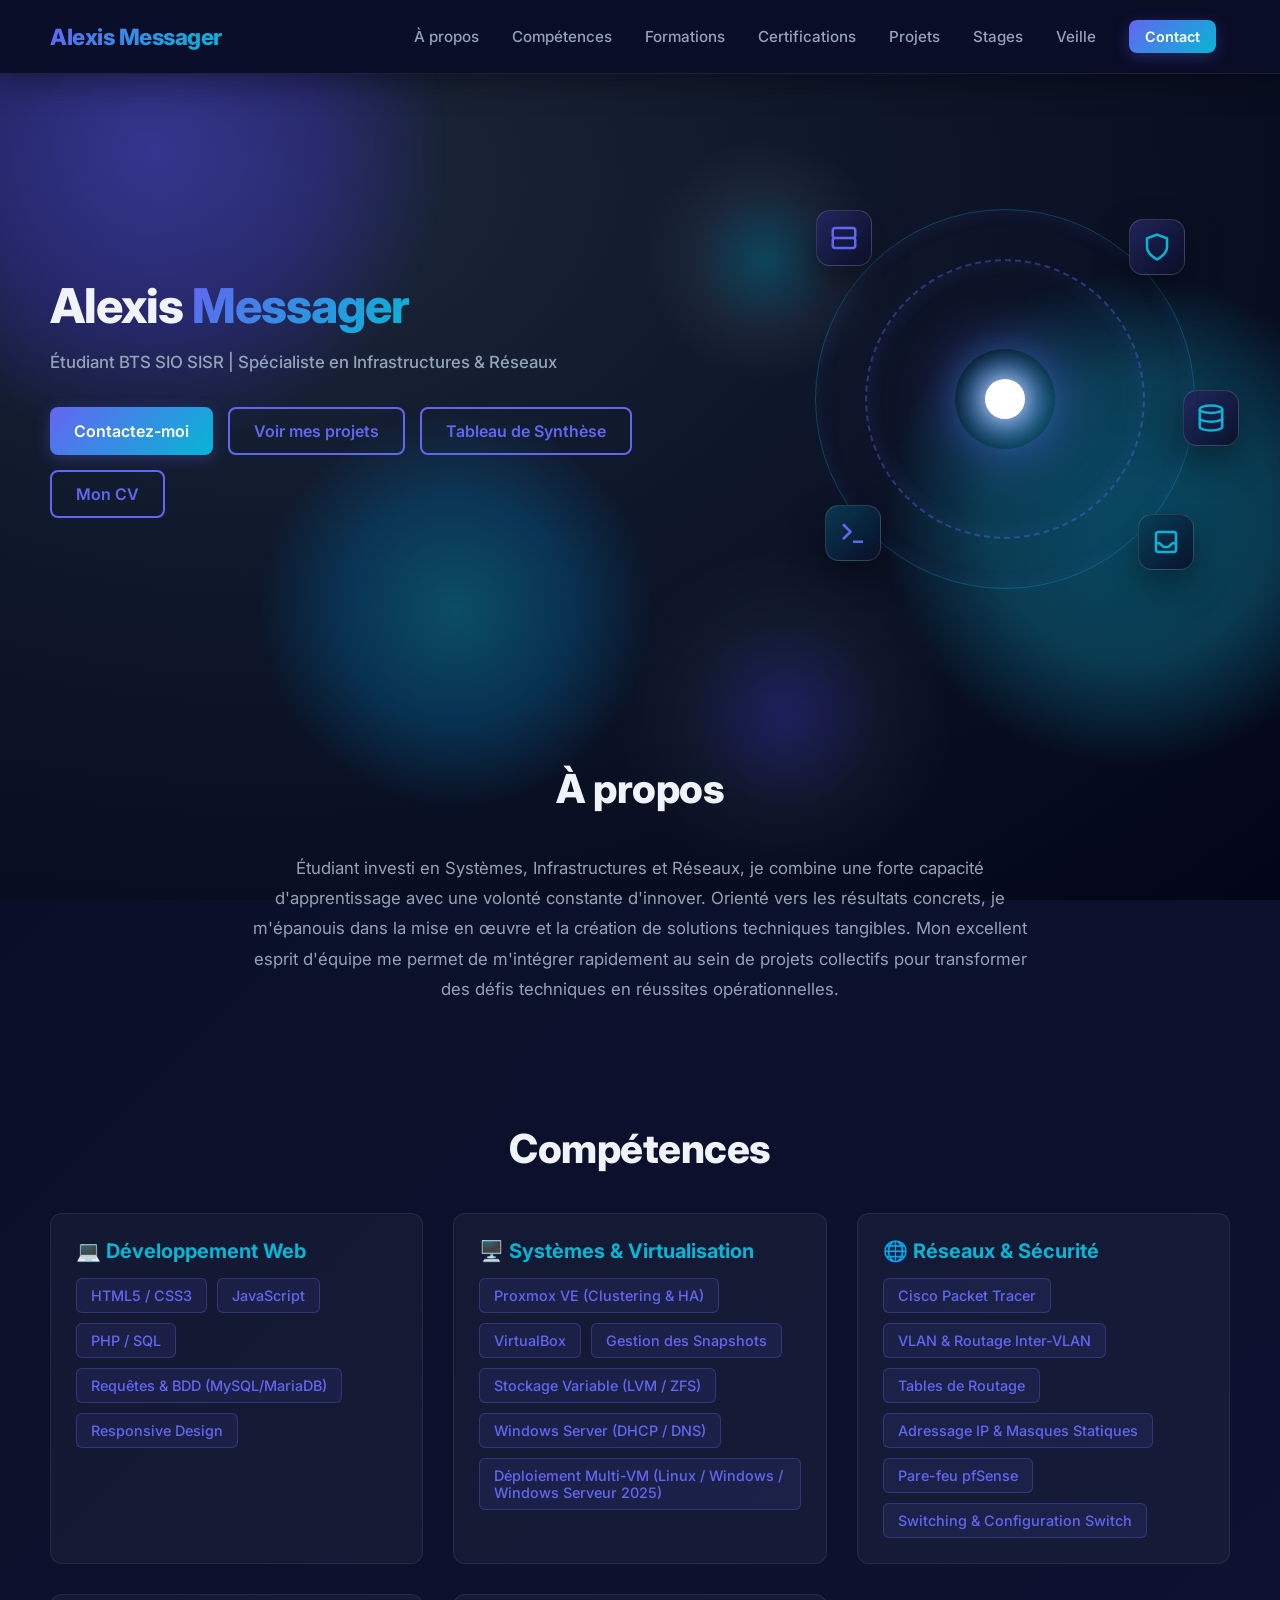
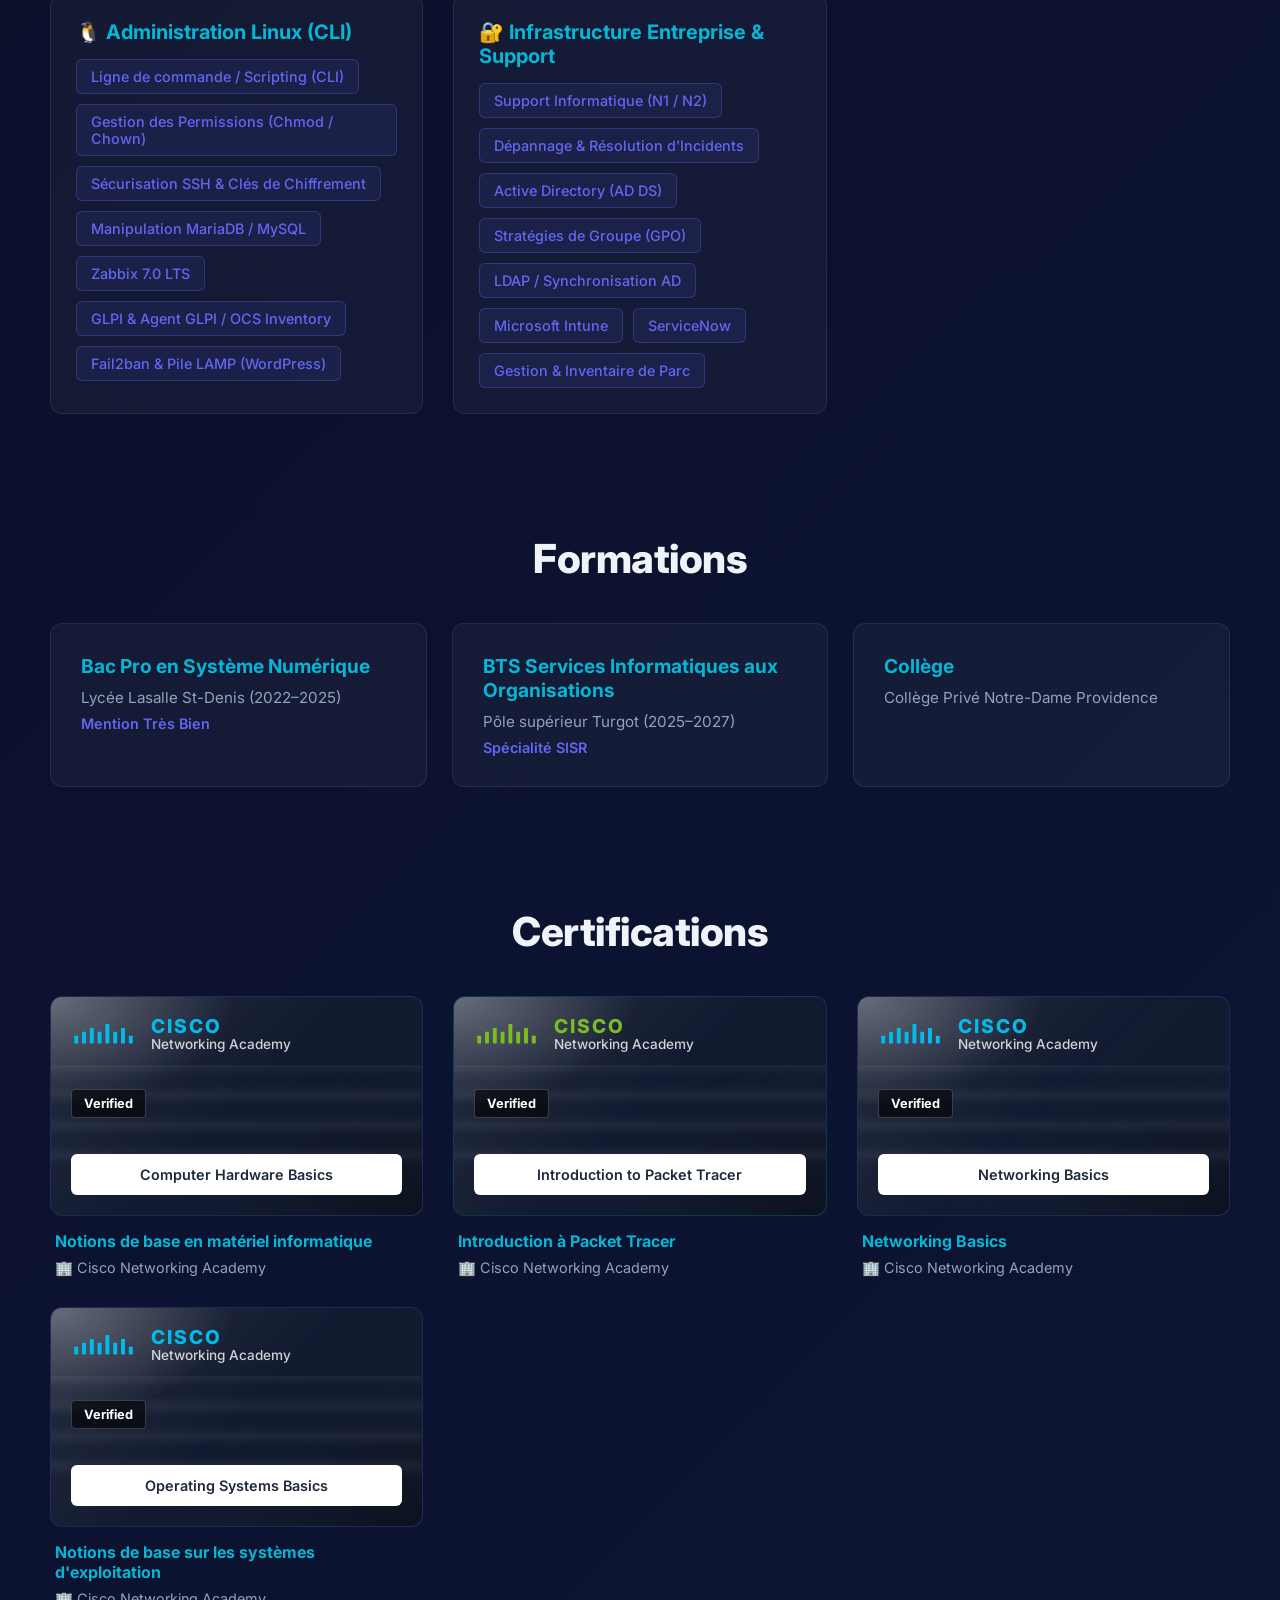
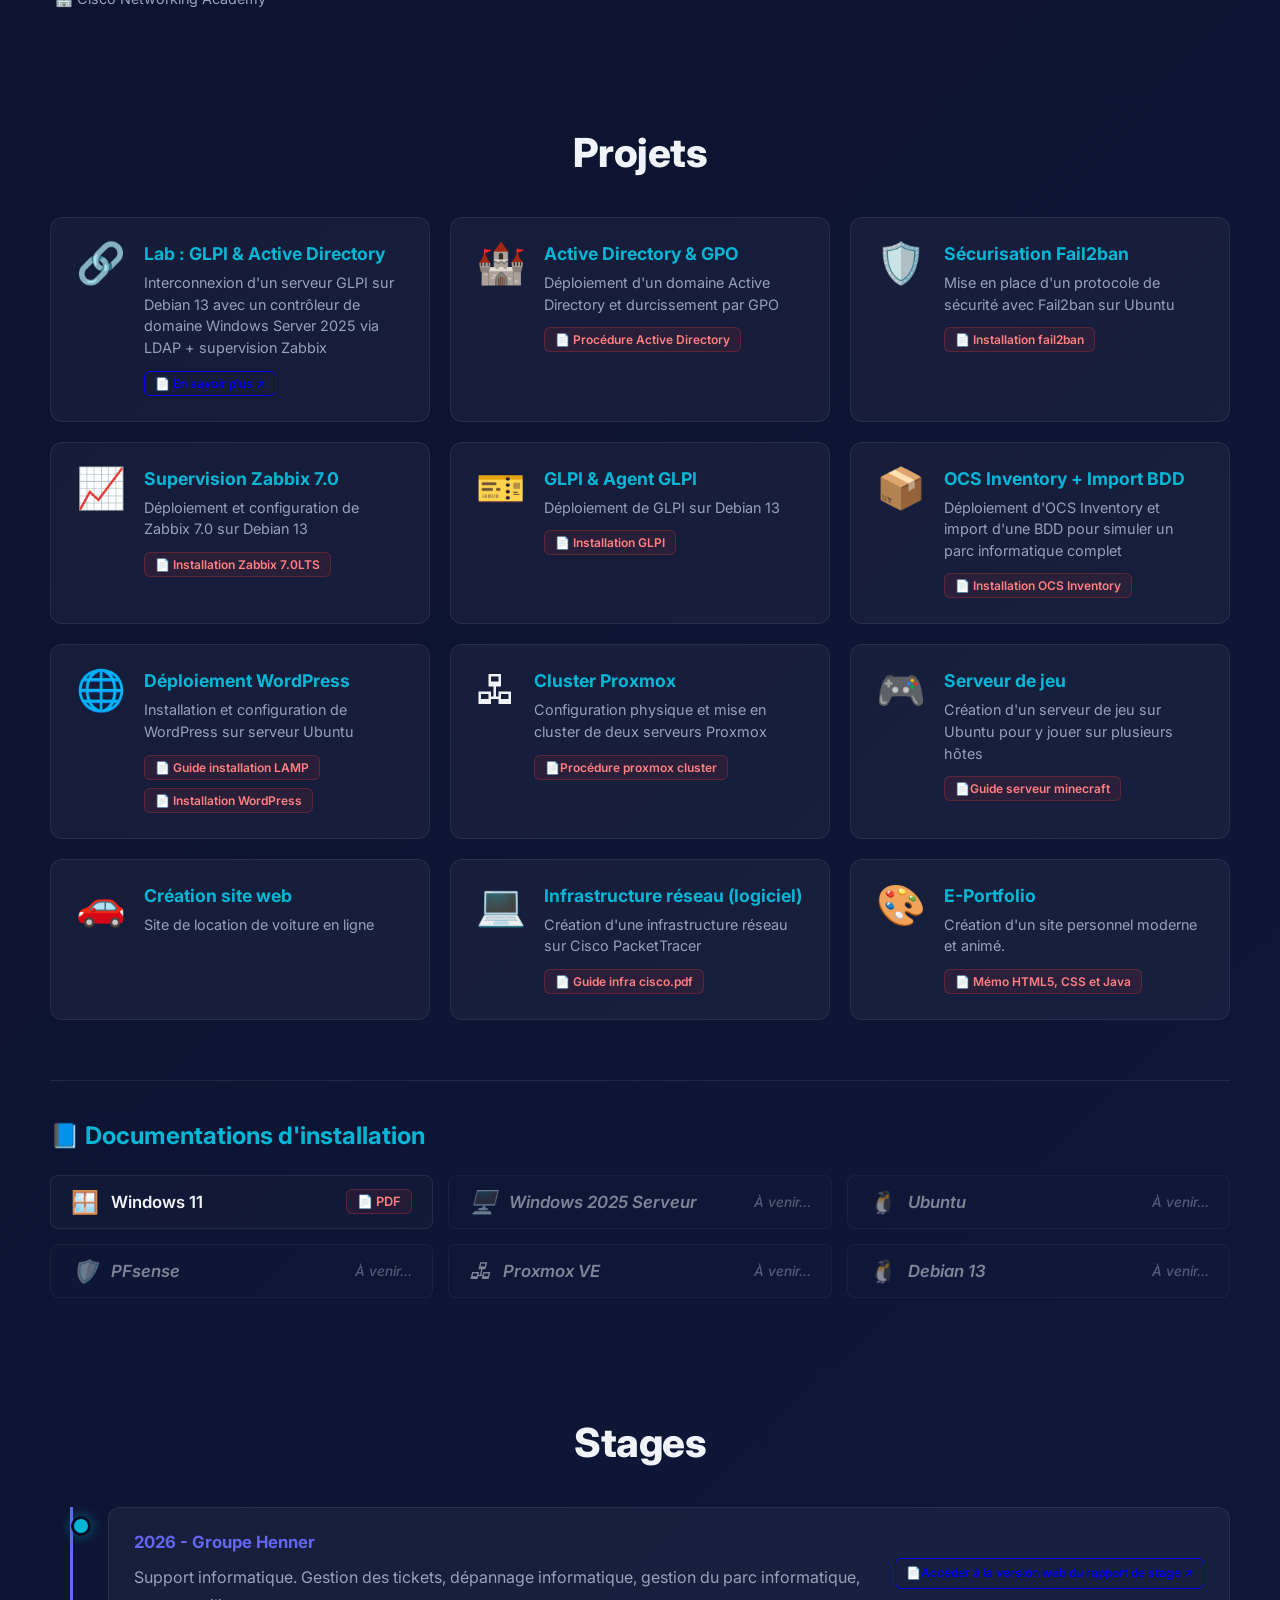
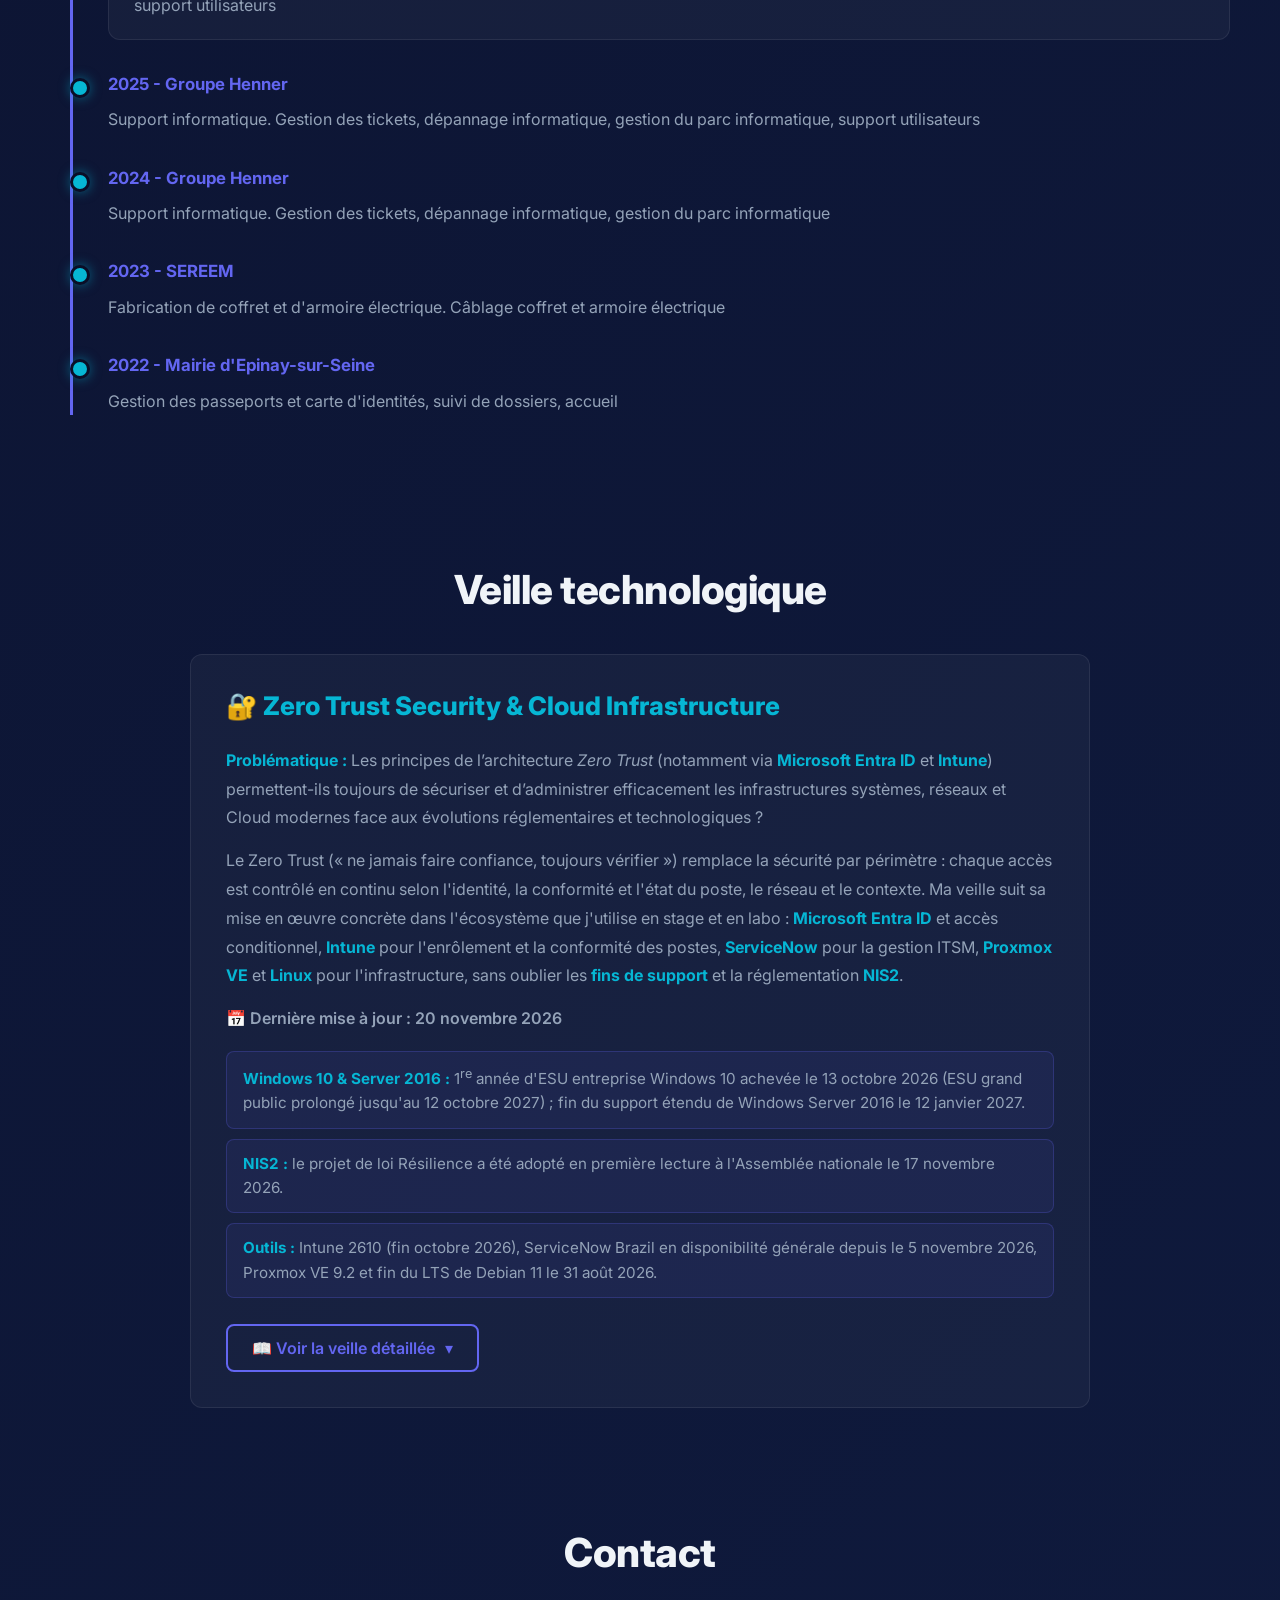
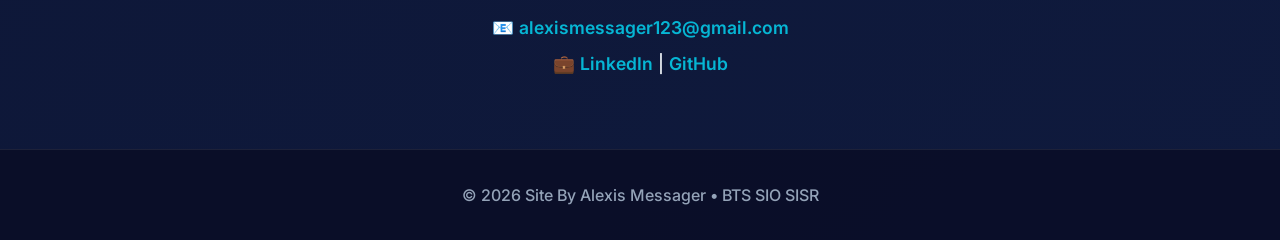
==== commit 2abe5cec: "Update index.html" ====
--- a/index.html
+++ b/index.html
@@ -509,12 +509,15 @@
         <div class="veille-card">
           <h3>🔐 Zero Trust Security & Cloud Infrastructure</h3>
 
-          <!-- ===== RÉSUMÉ (toujours visible) ===== -->
+         <!-- ===== RÉSUMÉ (toujours visible) ===== -->
           <div class="veille-summary">
+            <p class="veille-problematique">
+              <strong>Problématique :</strong> Les principes de l’architecture <em>Zero Trust</em> (notamment via <strong>Microsoft Entra ID</strong> et <strong>Intune</strong>) permettent-ils toujours de sécuriser et d’administrer efficacement les infrastructures systèmes, réseaux et Cloud modernes face aux évolutions réglementaires et technologiques ?
+            </p>
             <p>Le Zero Trust (« ne jamais faire confiance, toujours vérifier ») remplace la sécurité par périmètre : chaque accès est contrôlé en continu selon l'identité, la conformité et l'état du poste, le réseau et le contexte. Ma veille suit sa mise en œuvre concrète dans l'écosystème que j'utilise en stage et en labo : <strong>Microsoft Entra ID</strong> et accès conditionnel, <strong>Intune</strong> pour l'enrôlement et la conformité des postes, <strong>ServiceNow</strong> pour la gestion ITSM, <strong>Proxmox VE</strong> et <strong>Linux</strong> pour l'infrastructure, sans oublier les <strong>fins de support</strong> et la réglementation <strong>NIS2</strong>.</p>
             <p class="veille-updated">📅 Dernière mise à jour : <time datetime="2026-11-20">20 novembre 2026</time></p>
             <ul class="veille-highlights">
-              <li><strong>Windows 10 & Server 2016 :</strong> 1<sup>re</sup> année d'ESU entreprise Windows 10 achevée le 13 octobre 2026 (ESU grand public prolongé jusqu'au 12 octobre 2027) ; fin du support étendu de Windows Server 2016 le 12 janvier 2027.</li>
+              <li><strong>Windows 10 &amp; Server 2016 :</strong> 1<sup>re</sup> année d'ESU entreprise Windows 10 achevée le 13 octobre 2026 (ESU grand public prolongé jusqu'au 12 octobre 2027) ; fin du support étendu de Windows Server 2016 le 12 janvier 2027.</li>
               <li><strong>NIS2 :</strong> le projet de loi Résilience a été adopté en première lecture à l'Assemblée nationale le 17 novembre 2026.</li>
               <li><strong>Outils :</strong> Intune 2610 (fin octobre 2026), ServiceNow Brazil en disponibilité générale depuis le 5 novembre 2026, Proxmox VE 9.2 et fin du LTS de Debian 11 le 31 août 2026.</li>
             </ul>
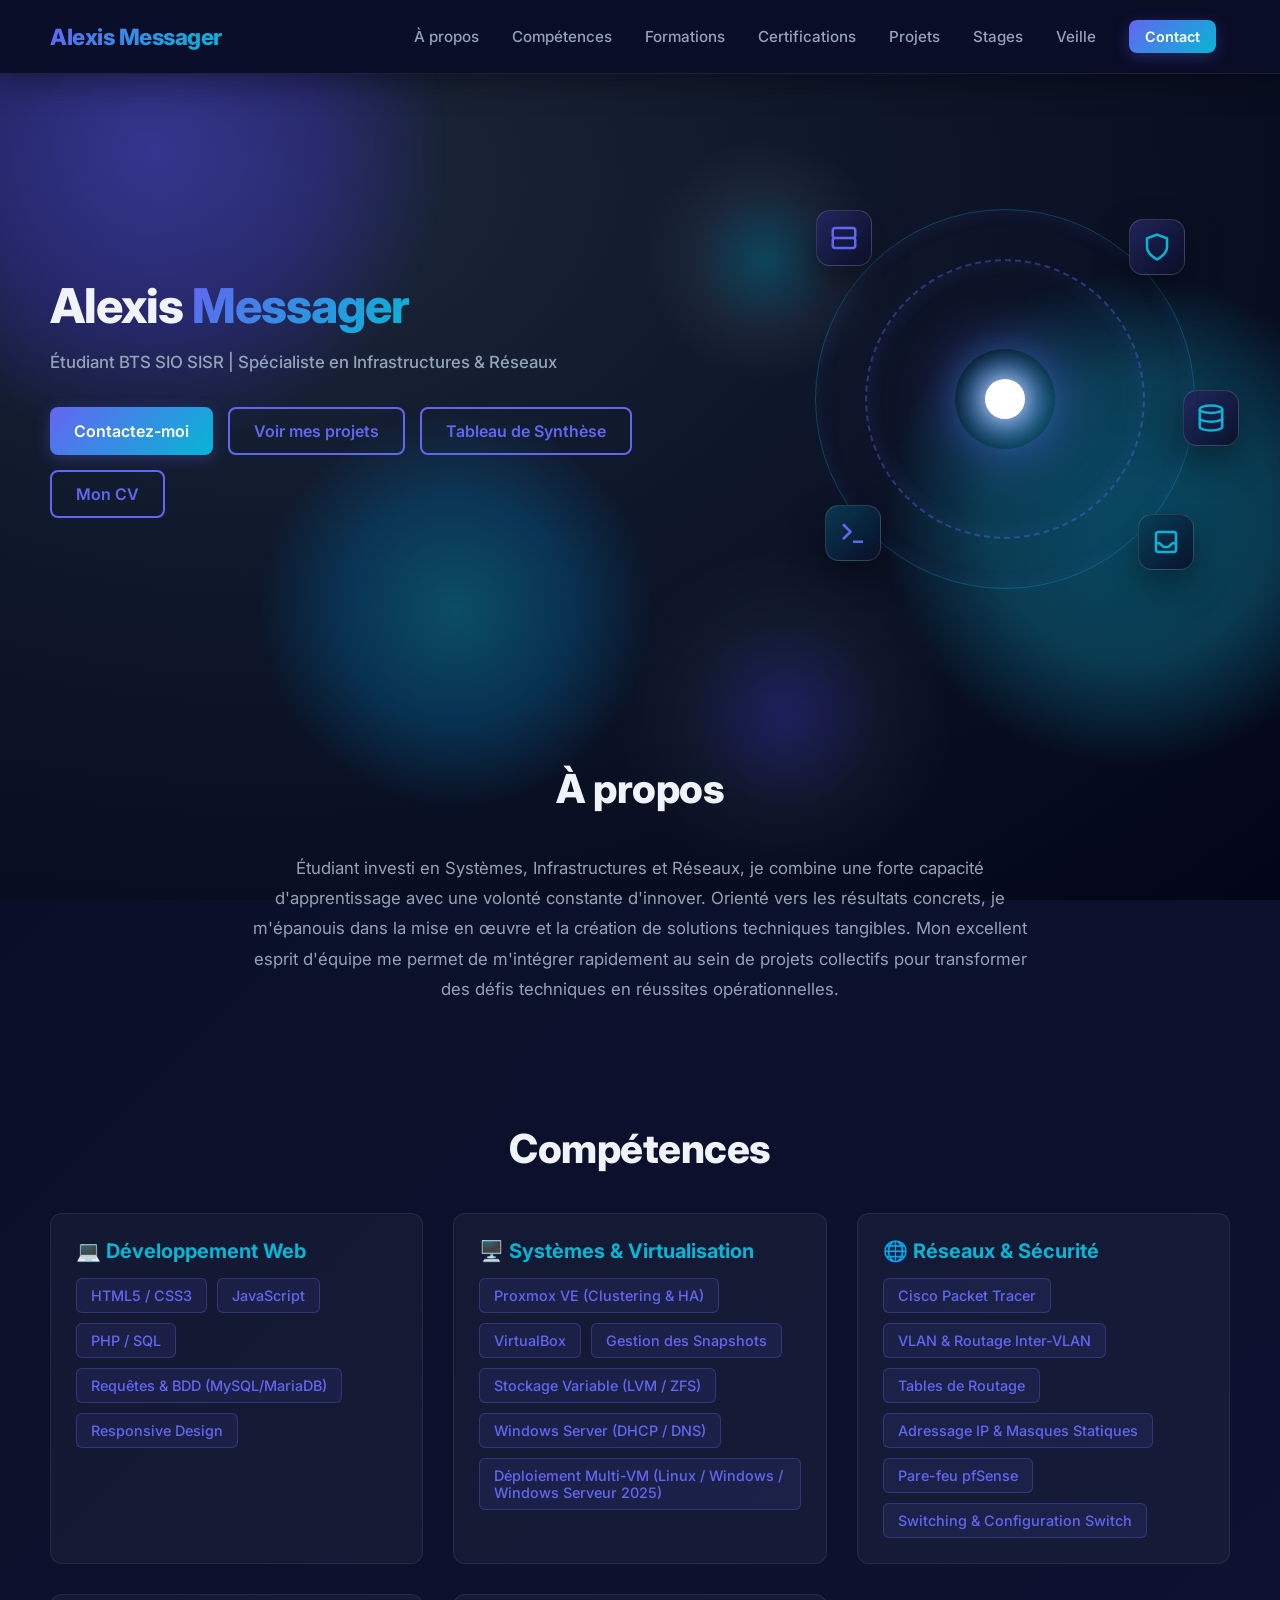
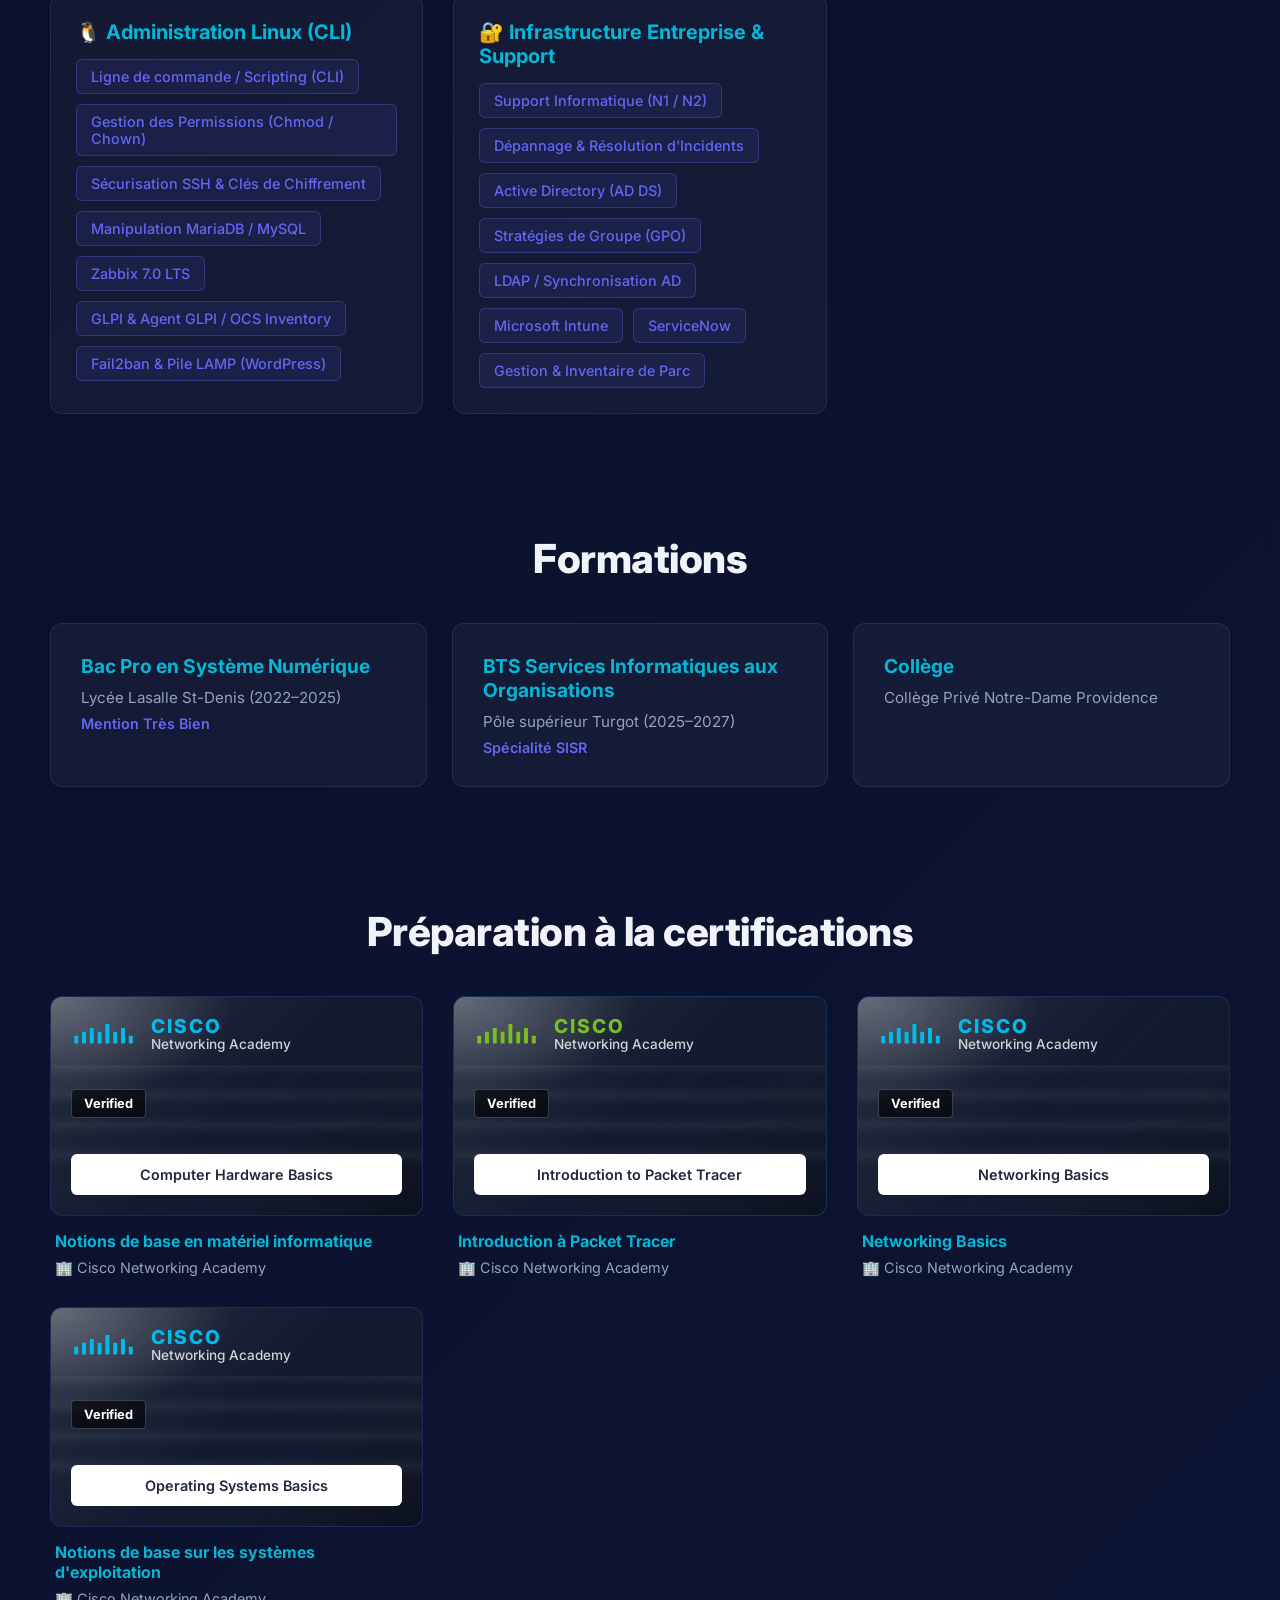
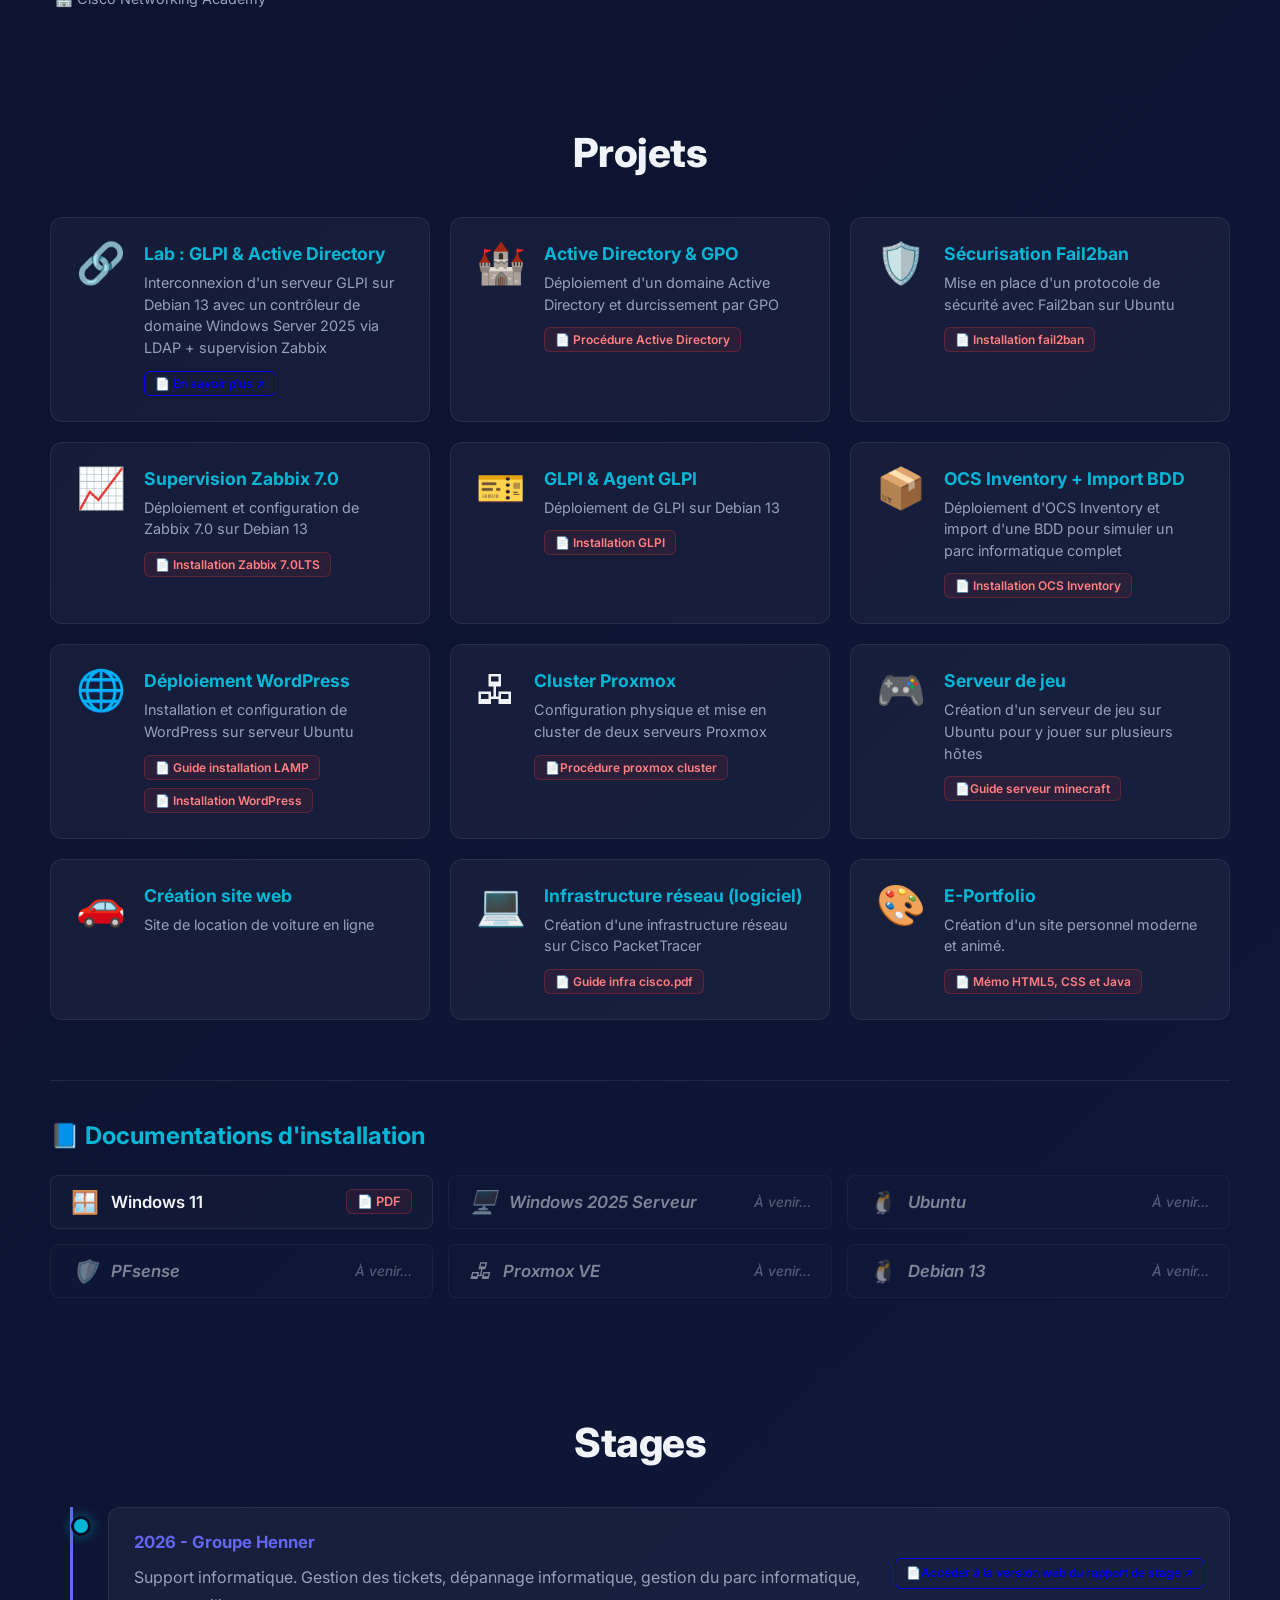
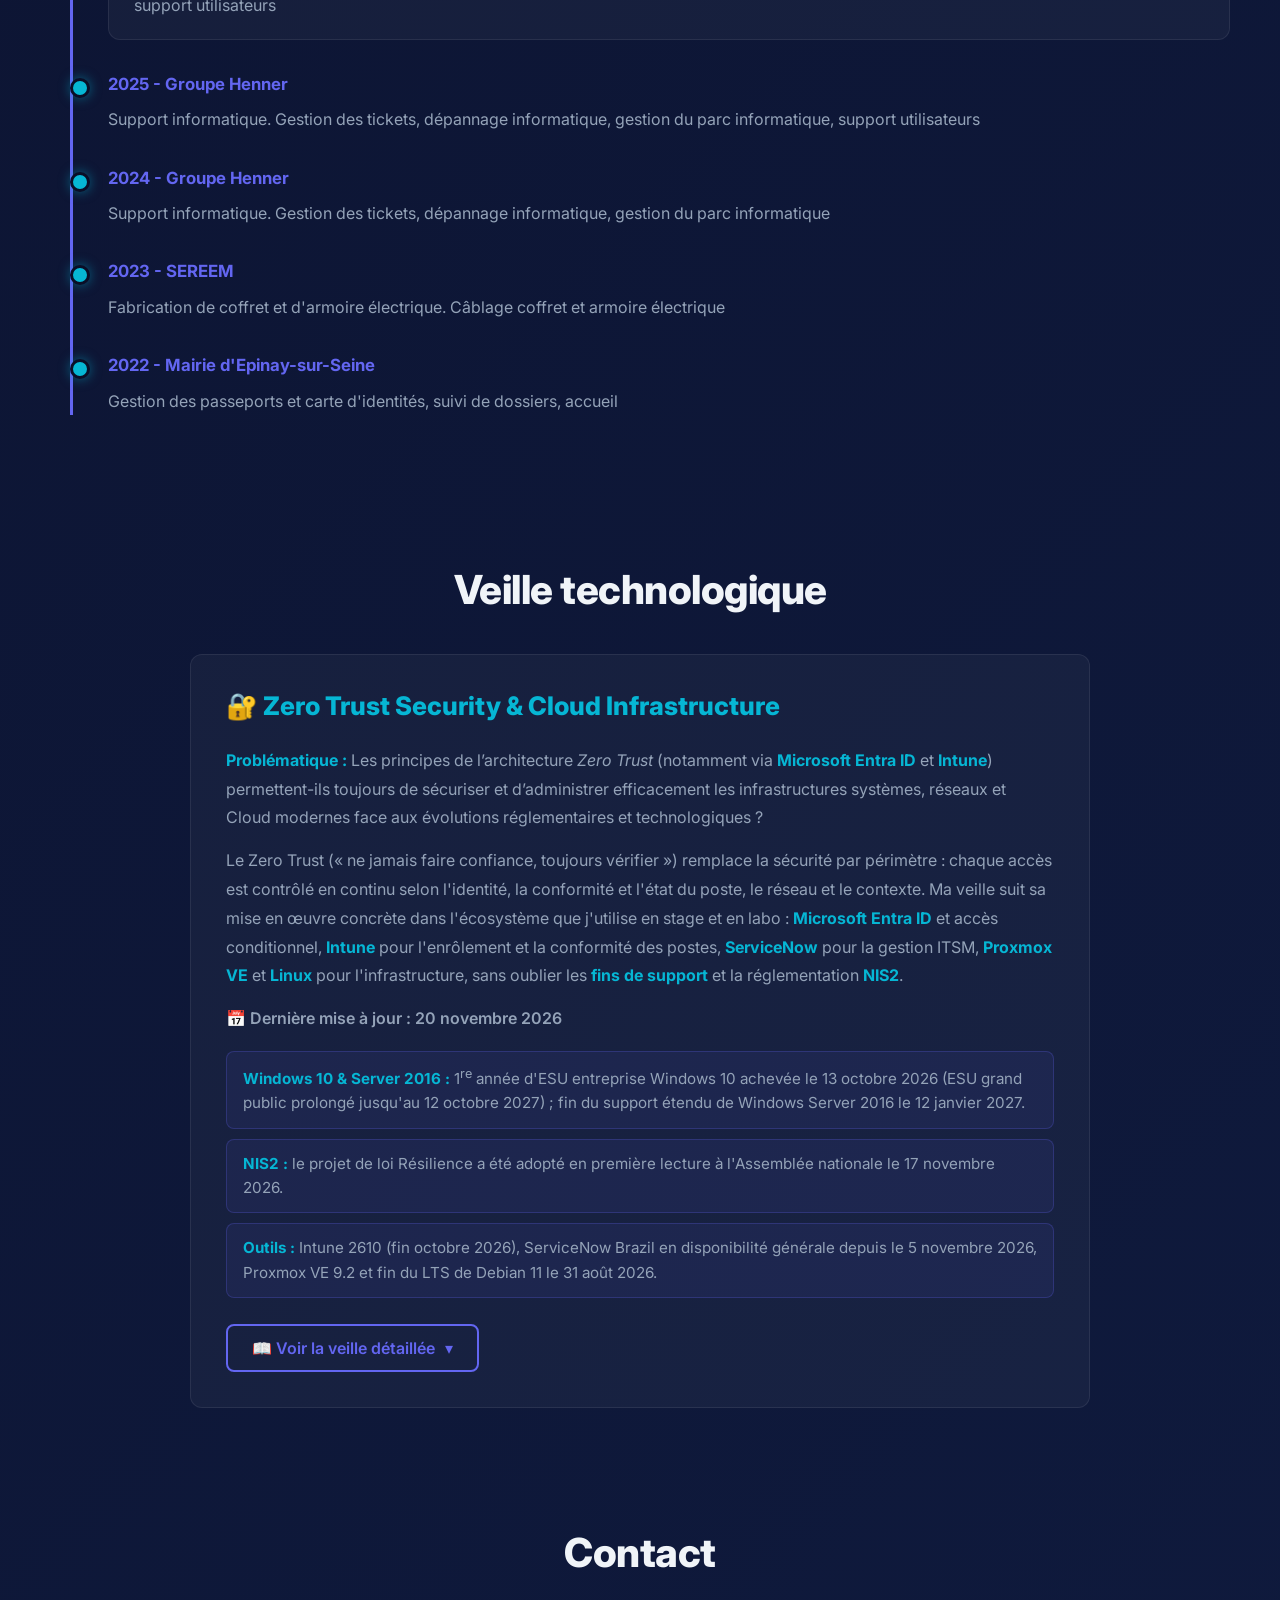
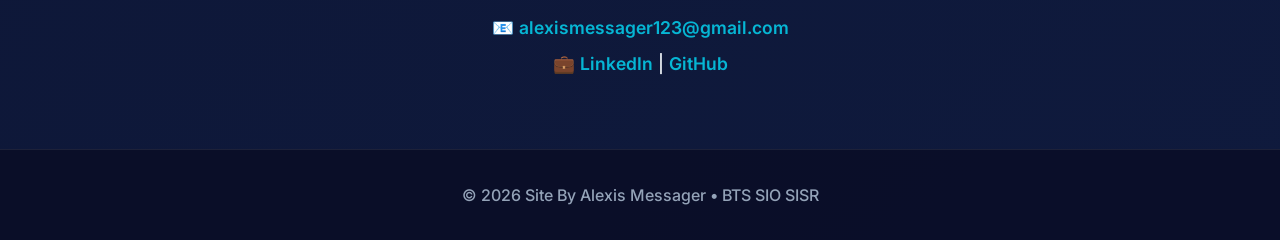
==== commit b5c2f21d: "Update index.html" ====
--- a/index.html
+++ b/index.html
@@ -186,7 +186,7 @@
     </section>
 
     <section id="certifications" class="reveal">
-      <h2>Certifications</h2>
+      <h2>Préparation à la certifications</h2>
       <div class="certifications-grid">
         <div class="certification-card">
           <div class="cert-badge cisco-blue">
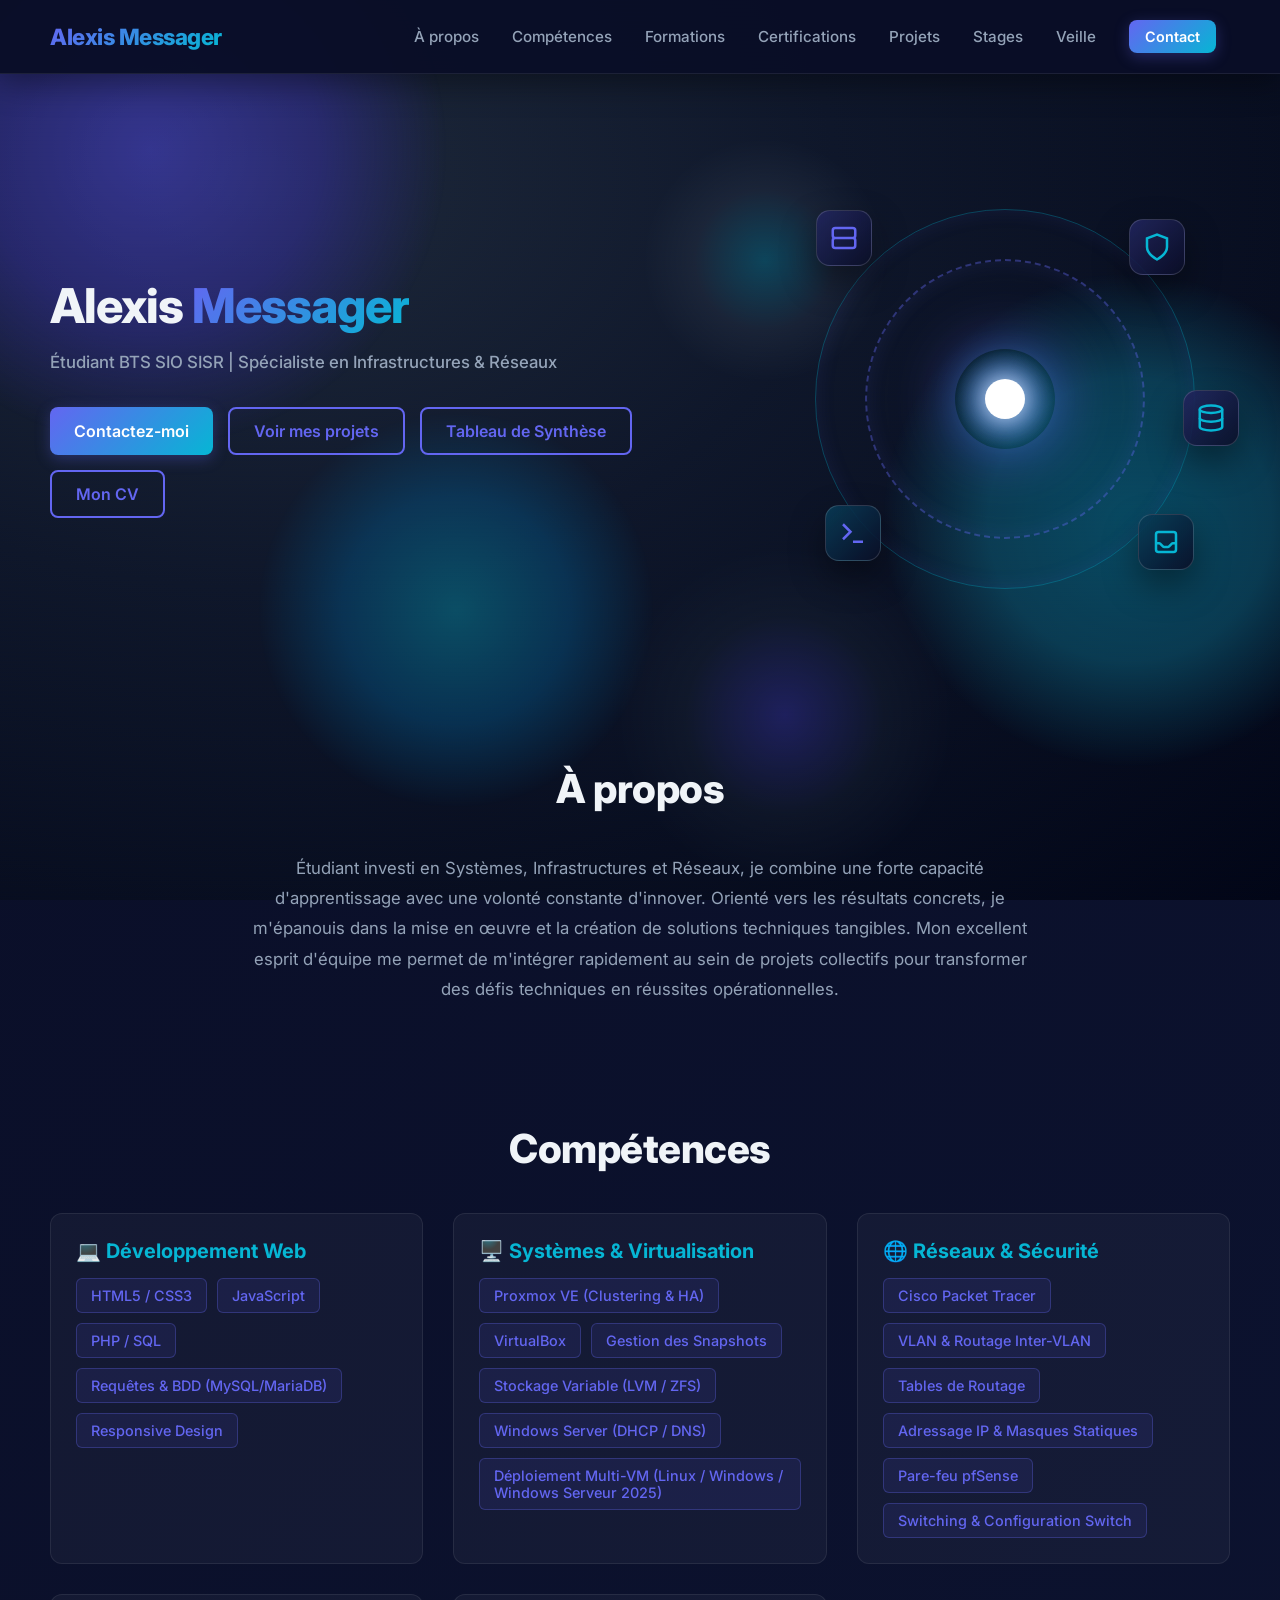
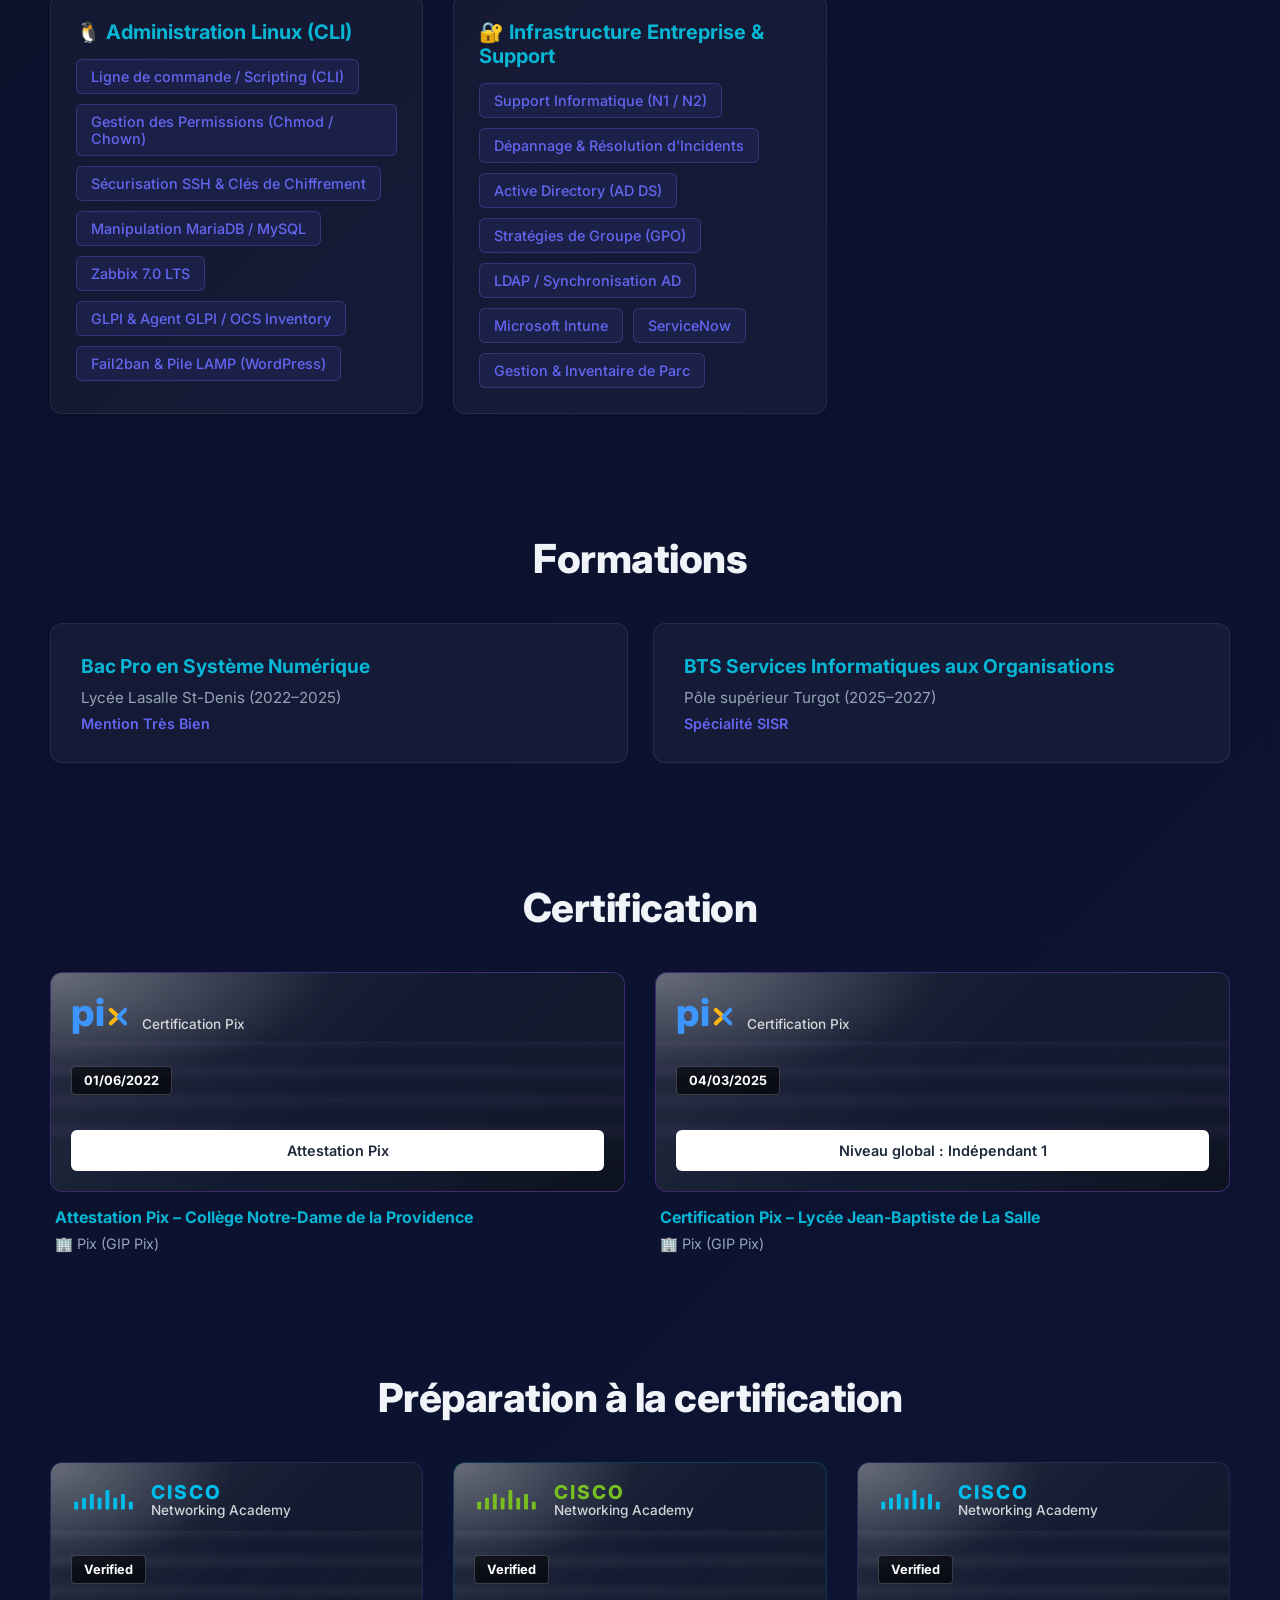
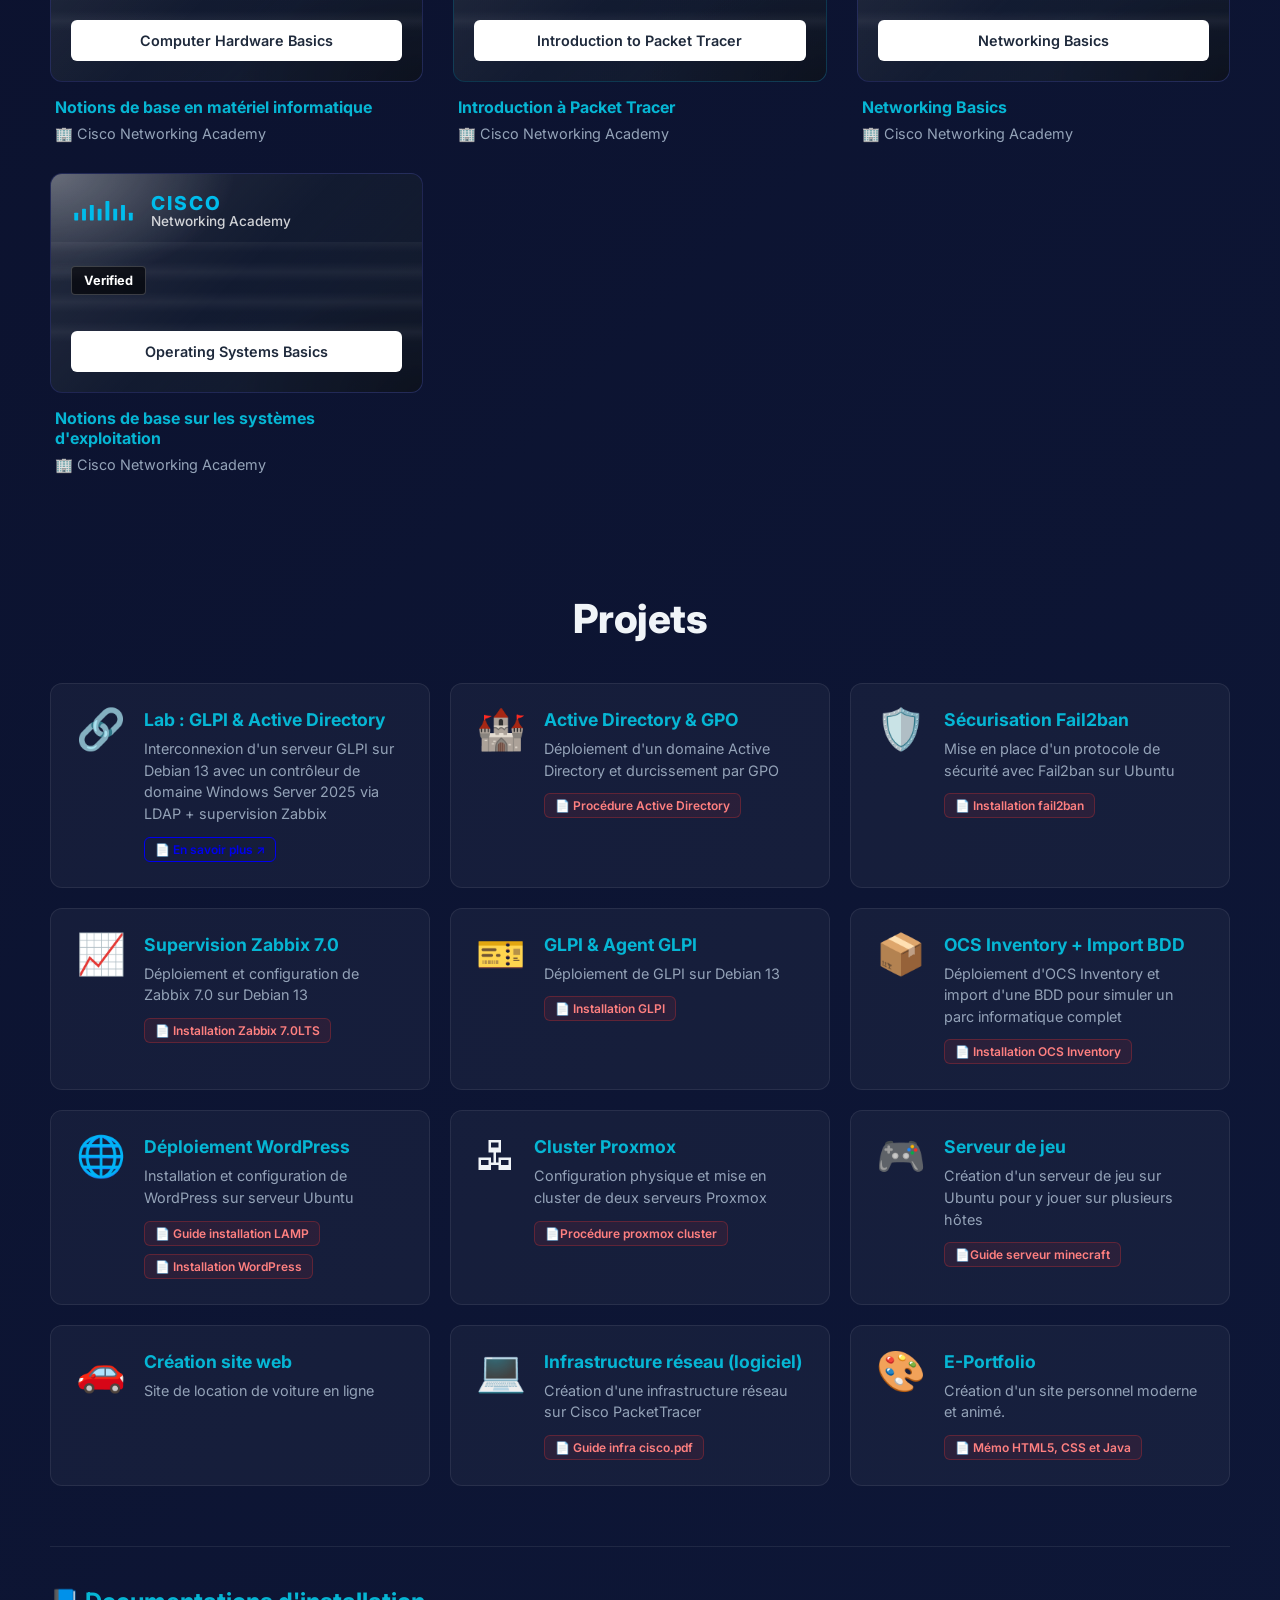
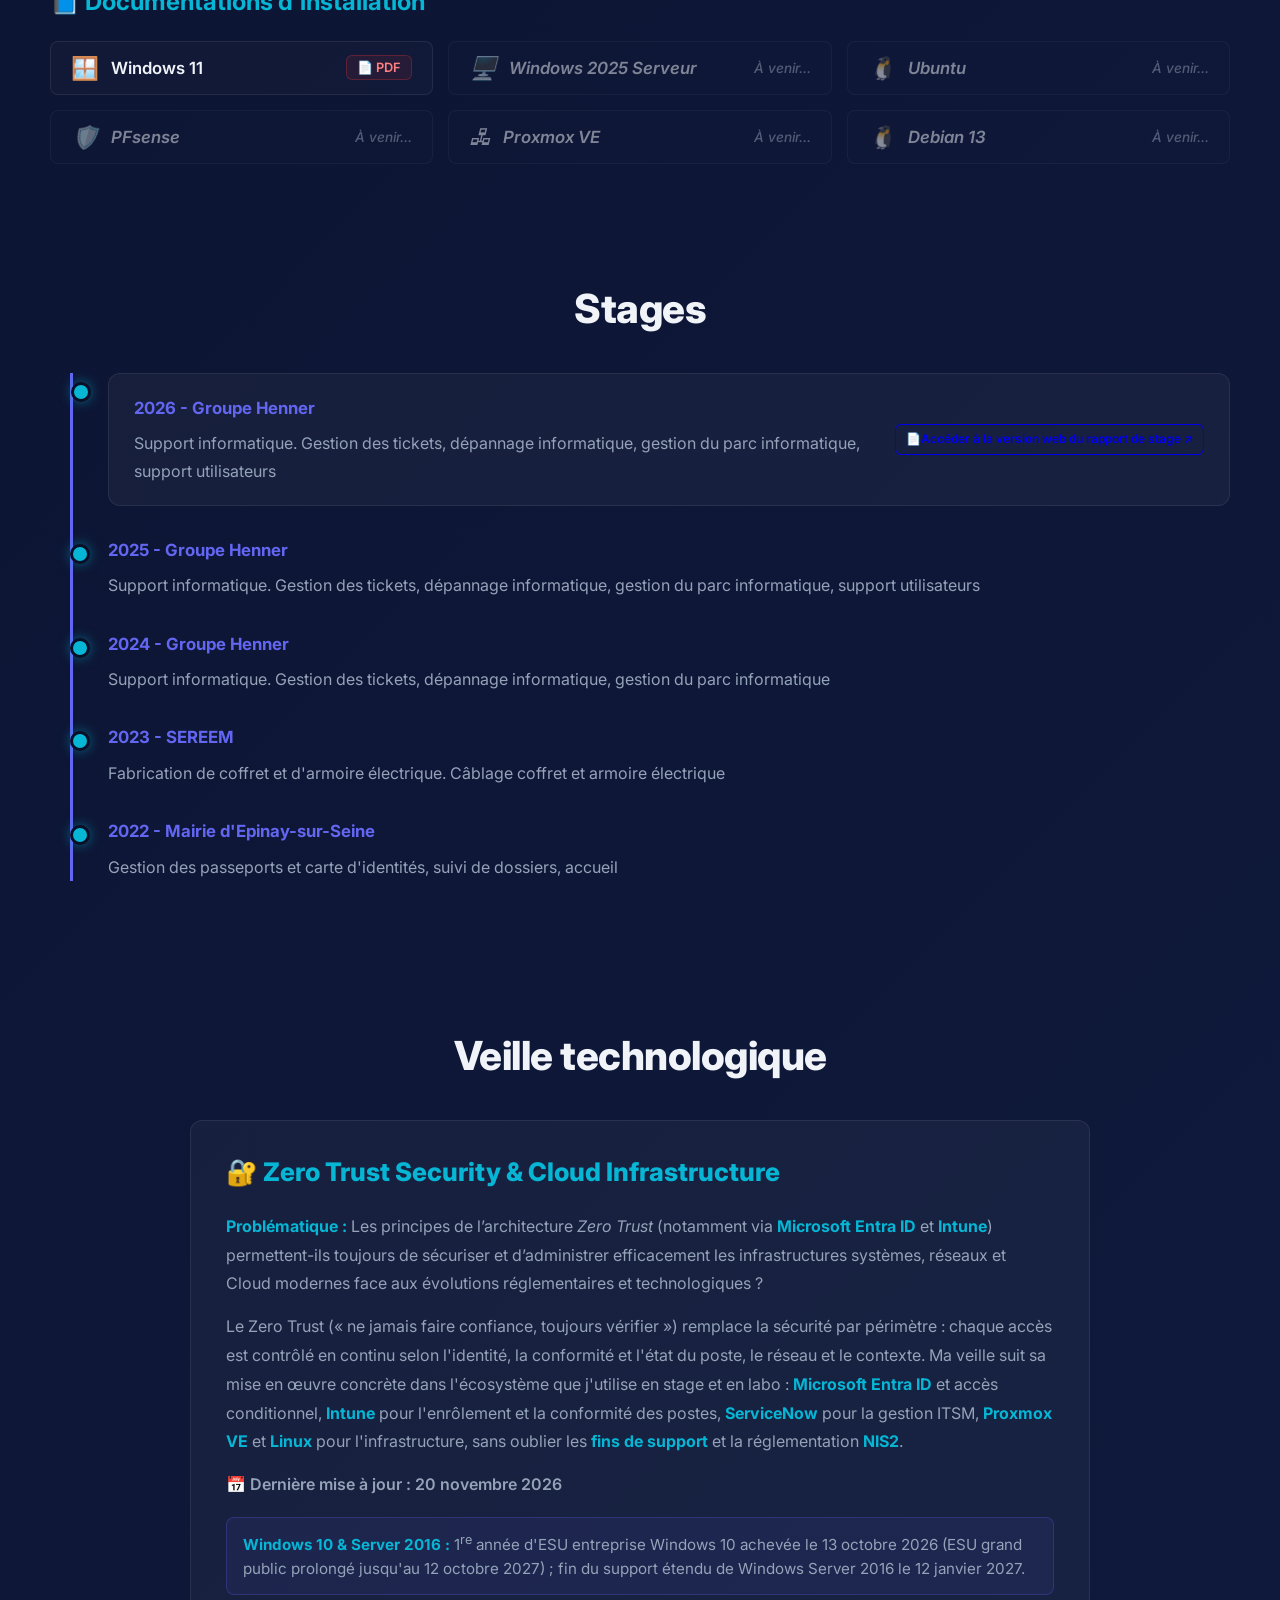
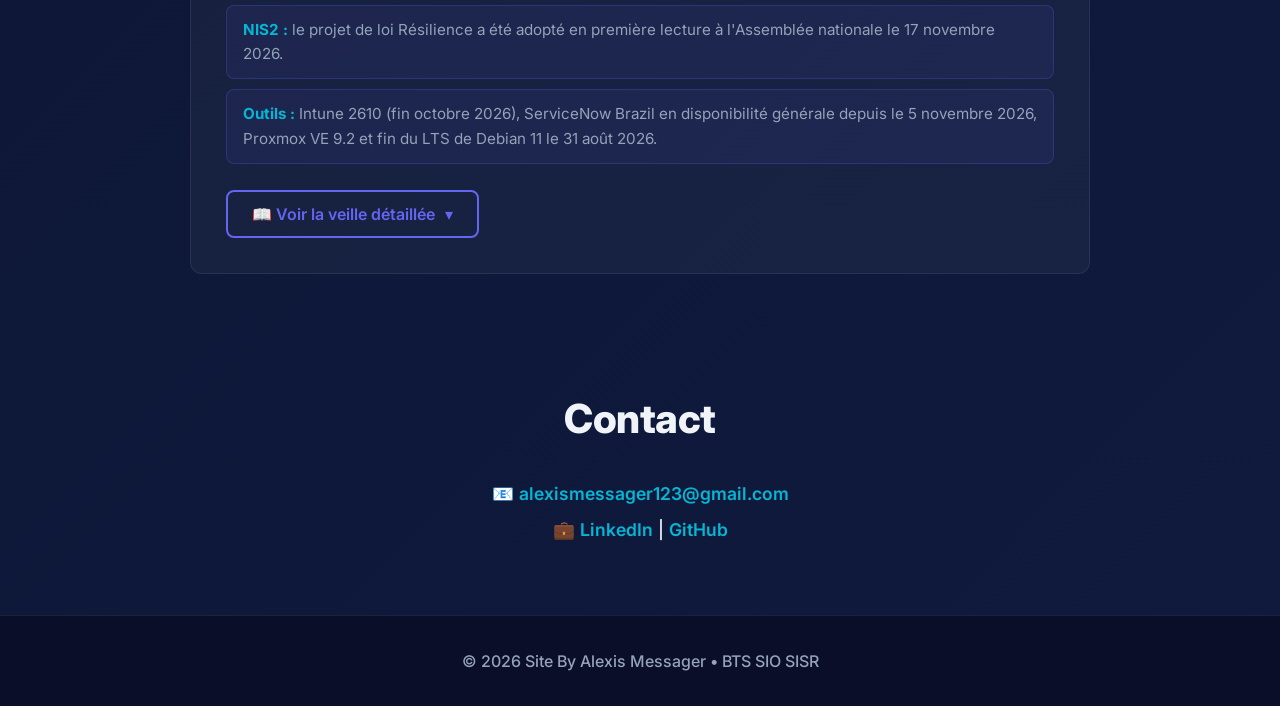
==== commit 64663fc4: "Add files via upload" ====
--- a/index.html
+++ b/index.html
@@ -178,15 +178,52 @@
           <p class="card-date">Pôle supérieur Turgot (2025–2027)</p>
           <p class="card-detail">Spécialité SISR</p>
         </div>
-        <div class="card">
-          <h3>Collège</h3>
-          <p class="card-date">Collège Privé Notre-Dame Providence</p>
-        </div>
       </div>
     </section>
 
     <section id="certifications" class="reveal">
-      <h2>Préparation à la certifications</h2>
+      <h2>Certification</h2>
+      <div class="certifications-grid">
+        <div class="certification-card">
+          <div class="cert-badge pix-purple">
+            <div class="cert-header">
+              <span class="pix-logo" role="img" aria-label="Pix">pi<svg class="pix-x" viewBox="0 0 20 20" aria-hidden="true"><path class="pix-x-orange" d="M3 3 L10.5 10 L3 17"/><path class="pix-x-blue" d="M11 10 L18 3 M11 10 L18 17"/></svg></span>
+              <div class="cert-titles">
+                <span class="networking-academy">Certification Pix</span>
+              </div>
+            </div>
+            <div class="verified-badge">01/06/2022</div>
+            <div class="cert-waves pix-waves"></div>
+            <div class="cert-title">Attestation Pix</div>
+          </div>
+          <div class="cert-info">
+            <a href="certifpix1.pdf" target="_blank" rel="noopener"><h3>Attestation Pix – Collège Notre-Dame de la Providence</h3></a>
+            <p class="cert-issuer">🏢 Pix (GIP Pix)</p>
+          </div>
+        </div>
+
+        <div class="certification-card">
+          <div class="cert-badge pix-purple">
+            <div class="cert-header">
+              <span class="pix-logo" role="img" aria-label="Pix">pi<svg class="pix-x" viewBox="0 0 20 20" aria-hidden="true"><path class="pix-x-orange" d="M3 3 L10.5 10 L3 17"/><path class="pix-x-blue" d="M11 10 L18 3 M11 10 L18 17"/></svg></span>
+              <div class="cert-titles">
+                <span class="networking-academy">Certification Pix</span>
+              </div>
+            </div>
+            <div class="verified-badge">04/03/2025</div>
+            <div class="cert-waves pix-waves"></div>
+            <div class="cert-title">Niveau global : Indépendant 1</div>
+          </div>
+          <div class="cert-info">
+            <a href="certifpix2.pdf" target="_blank" rel="noopener"><h3>Certification Pix – Lycée Jean-Baptiste de La Salle</h3></a>
+            <p class="cert-issuer">🏢 Pix (GIP Pix)</p>
+          </div>
+        </div>
+      </div>
+    </section>
+
+    <section id="preparation-certifications" class="reveal">
+      <h2>Préparation à la certification</h2>
       <div class="certifications-grid">
         <div class="certification-card">
           <div class="cert-badge cisco-blue">
--- a/style.css
+++ b/style.css
@@ -766,6 +766,42 @@
   color: var(--muted);
   font-size: 0.9rem;
 }
+
+/* ===== CERTIFICATIONS PIX (même style que les cartes Cisco) ===== */
+.cert-badge.pix-purple {
+  background: linear-gradient(135deg, rgba(15, 23, 42, 0.8) 0%, rgba(30, 41, 59, 0.6) 100%);
+  border-color: rgba(168, 85, 247, 0.3);
+}
+
+.pix-logo {
+  font-weight: 800;
+  font-size: 2.4rem;
+  letter-spacing: 1px;
+  line-height: 1;
+  color: #3d96ff;
+  display: inline-flex;
+  align-items: baseline;
+}
+
+.pix-x {
+  width: 0.5em;
+  height: 0.5em;
+  margin-left: 0.04em;
+  fill: none;
+  stroke-width: 4.2;
+  stroke-linecap: round;
+  stroke-linejoin: round;
+}
+
+.pix-x-orange { stroke: #ffb70e; }
+.pix-x-blue { stroke: #3d96ff; }
+
+.pix-waves {
+  background: repeating-linear-gradient(180deg, rgba(192, 132, 252, 0.25) 0px, transparent 10px, transparent 20px, rgba(192, 132, 252, 0.25) 30px);
+}
+
+
+
 
 /* ===== PROJECT DOC LINKS ===== */
 .project-docs {
